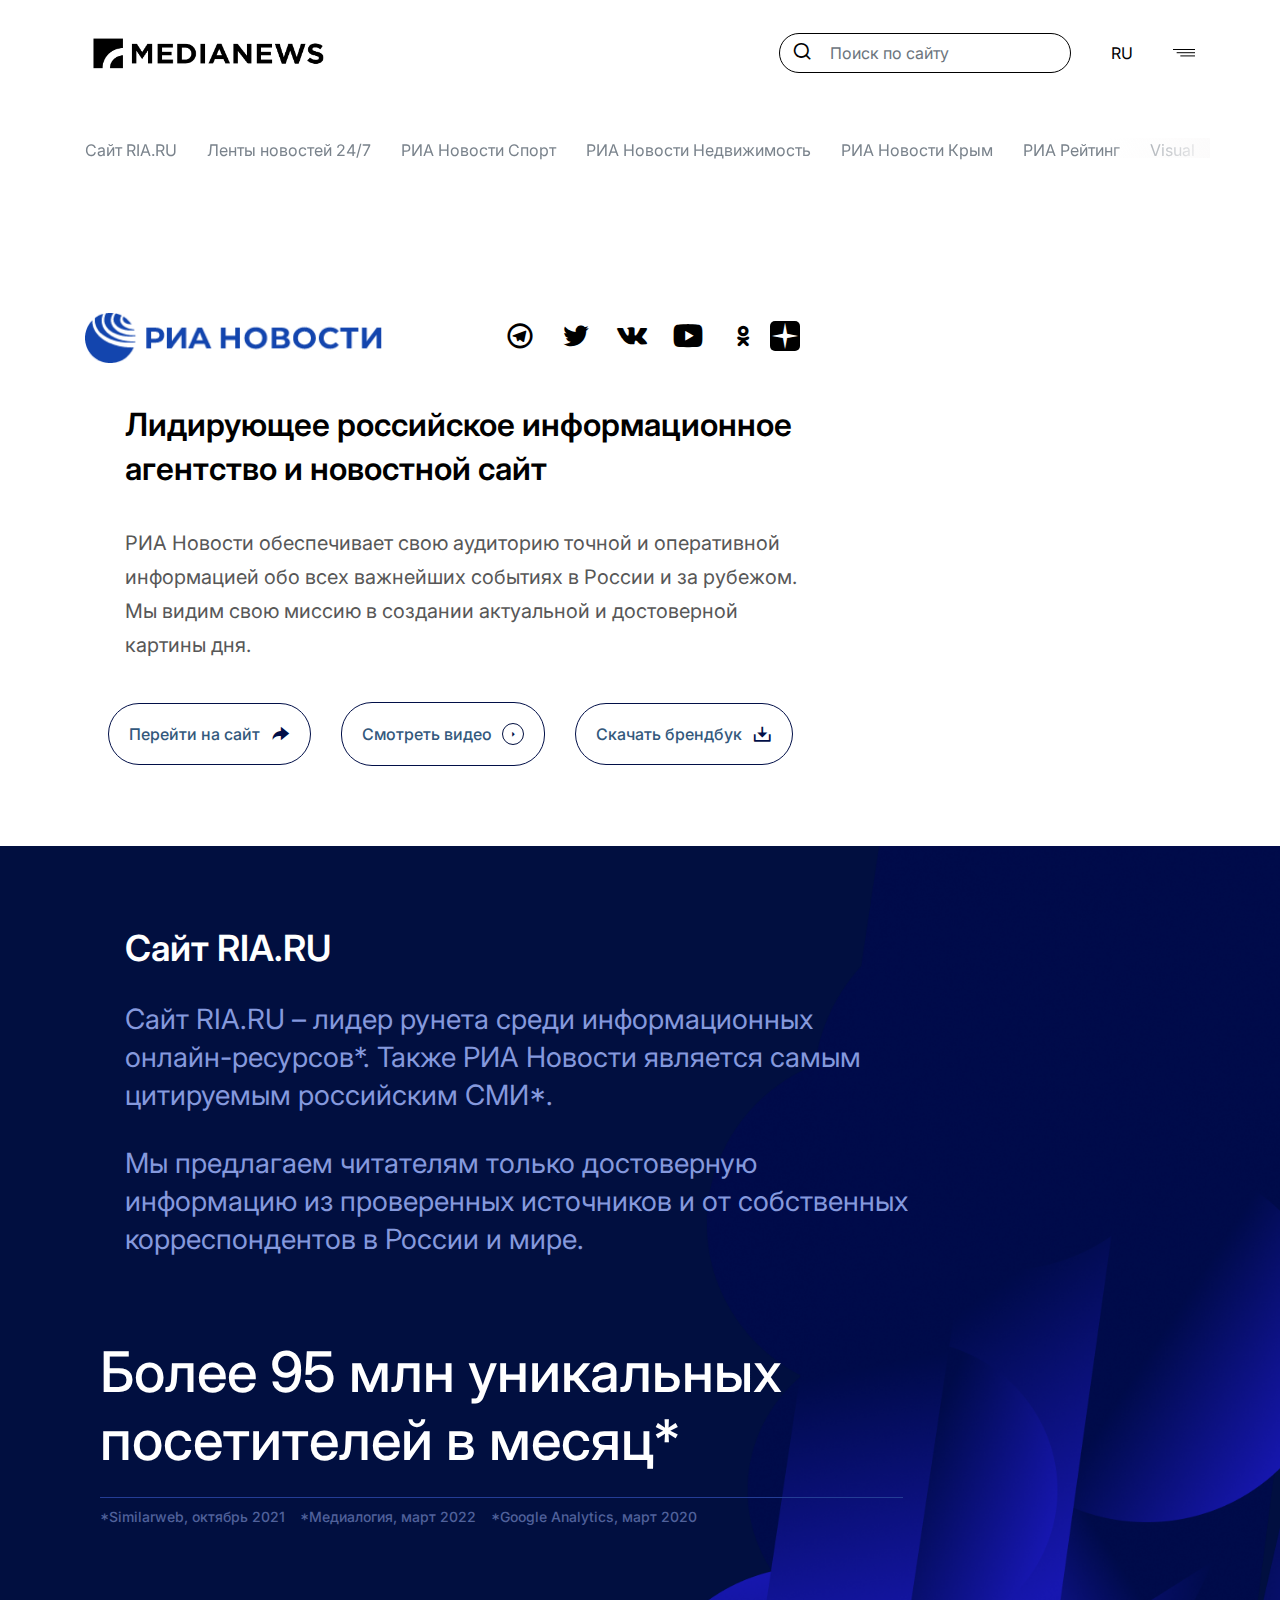
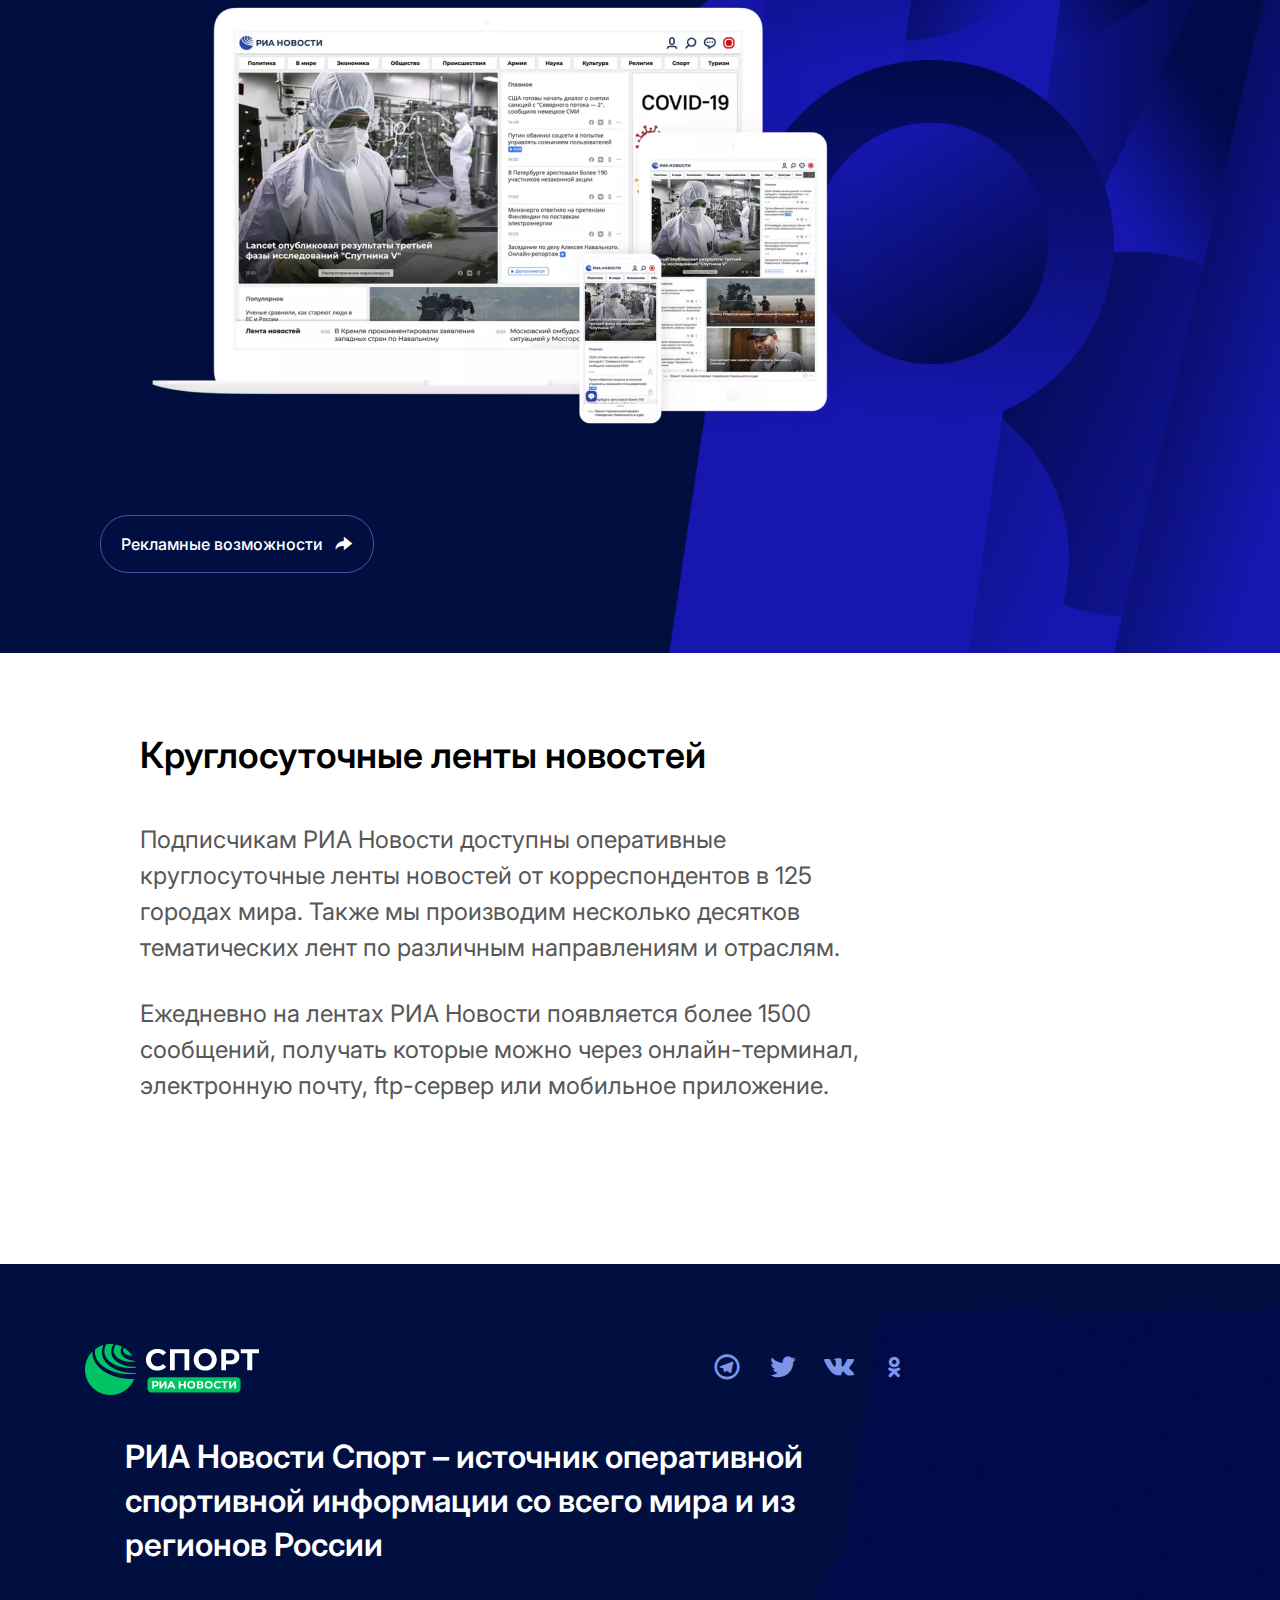
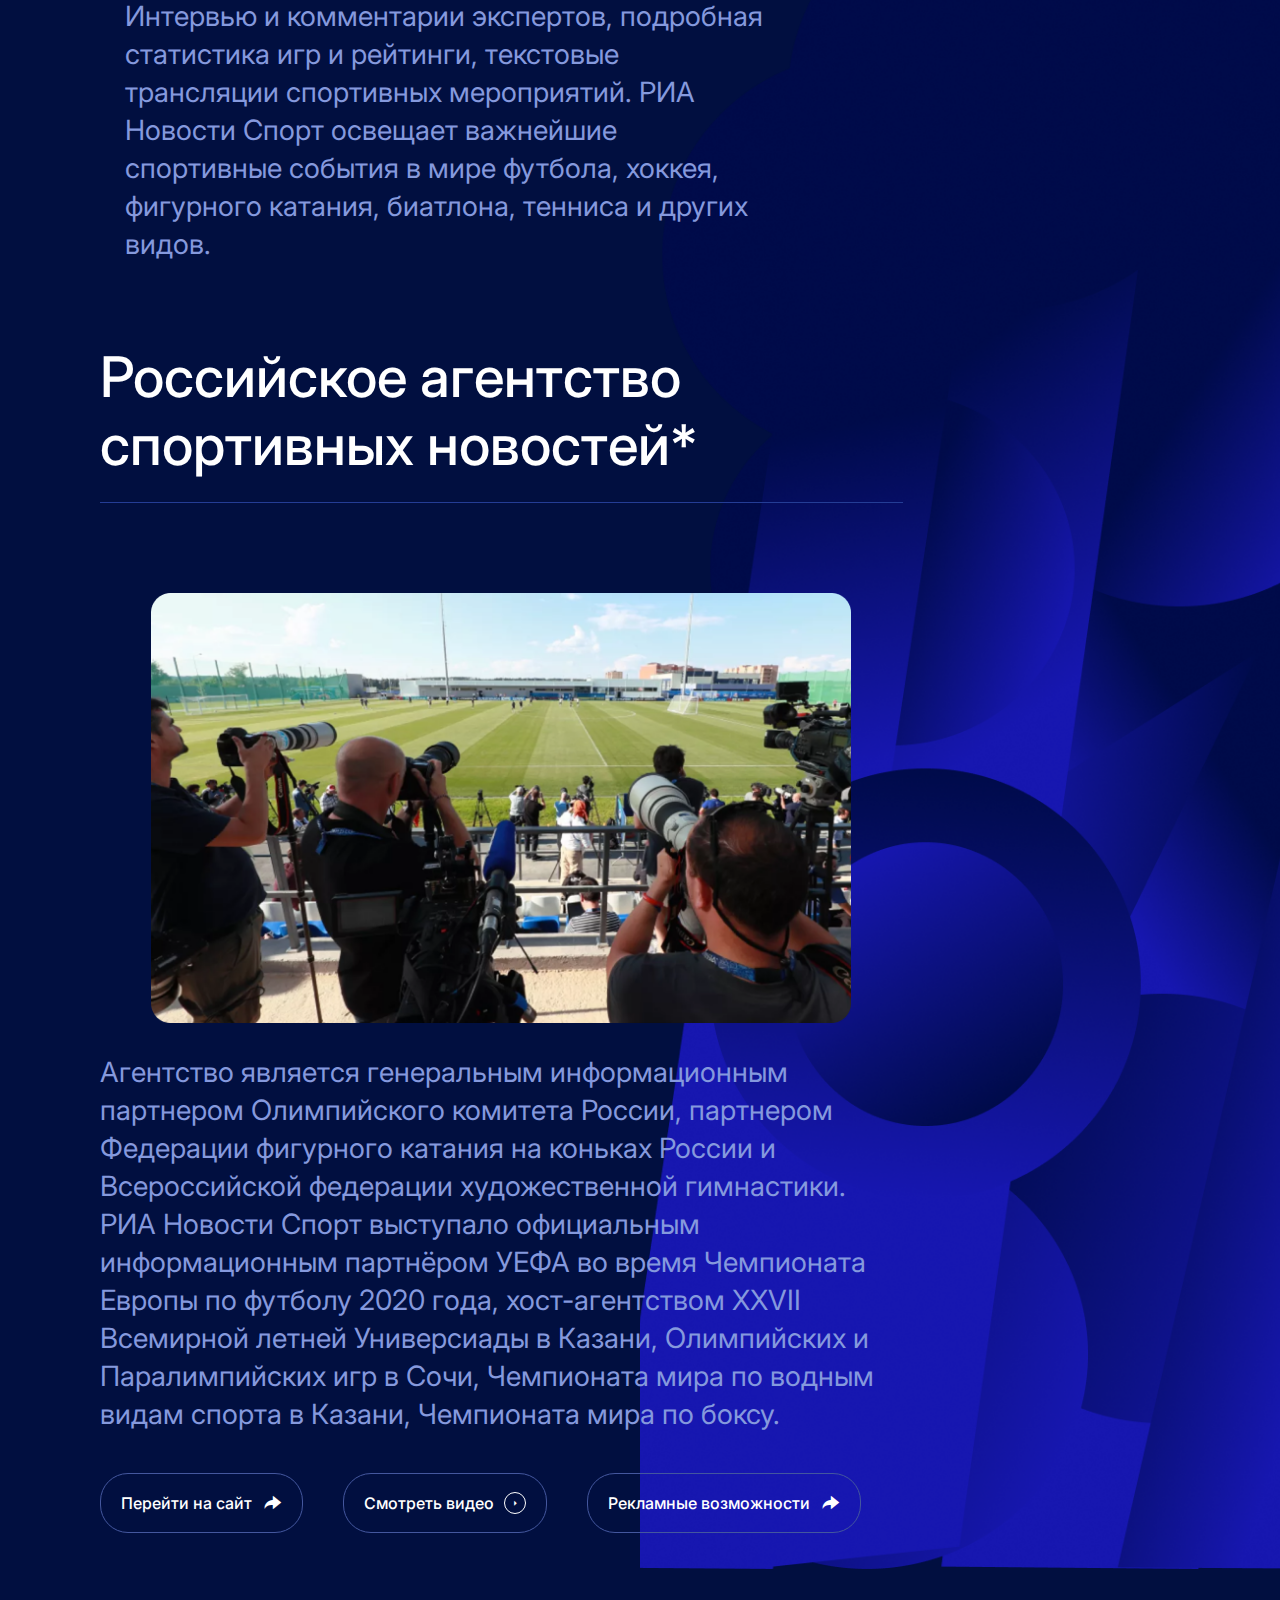
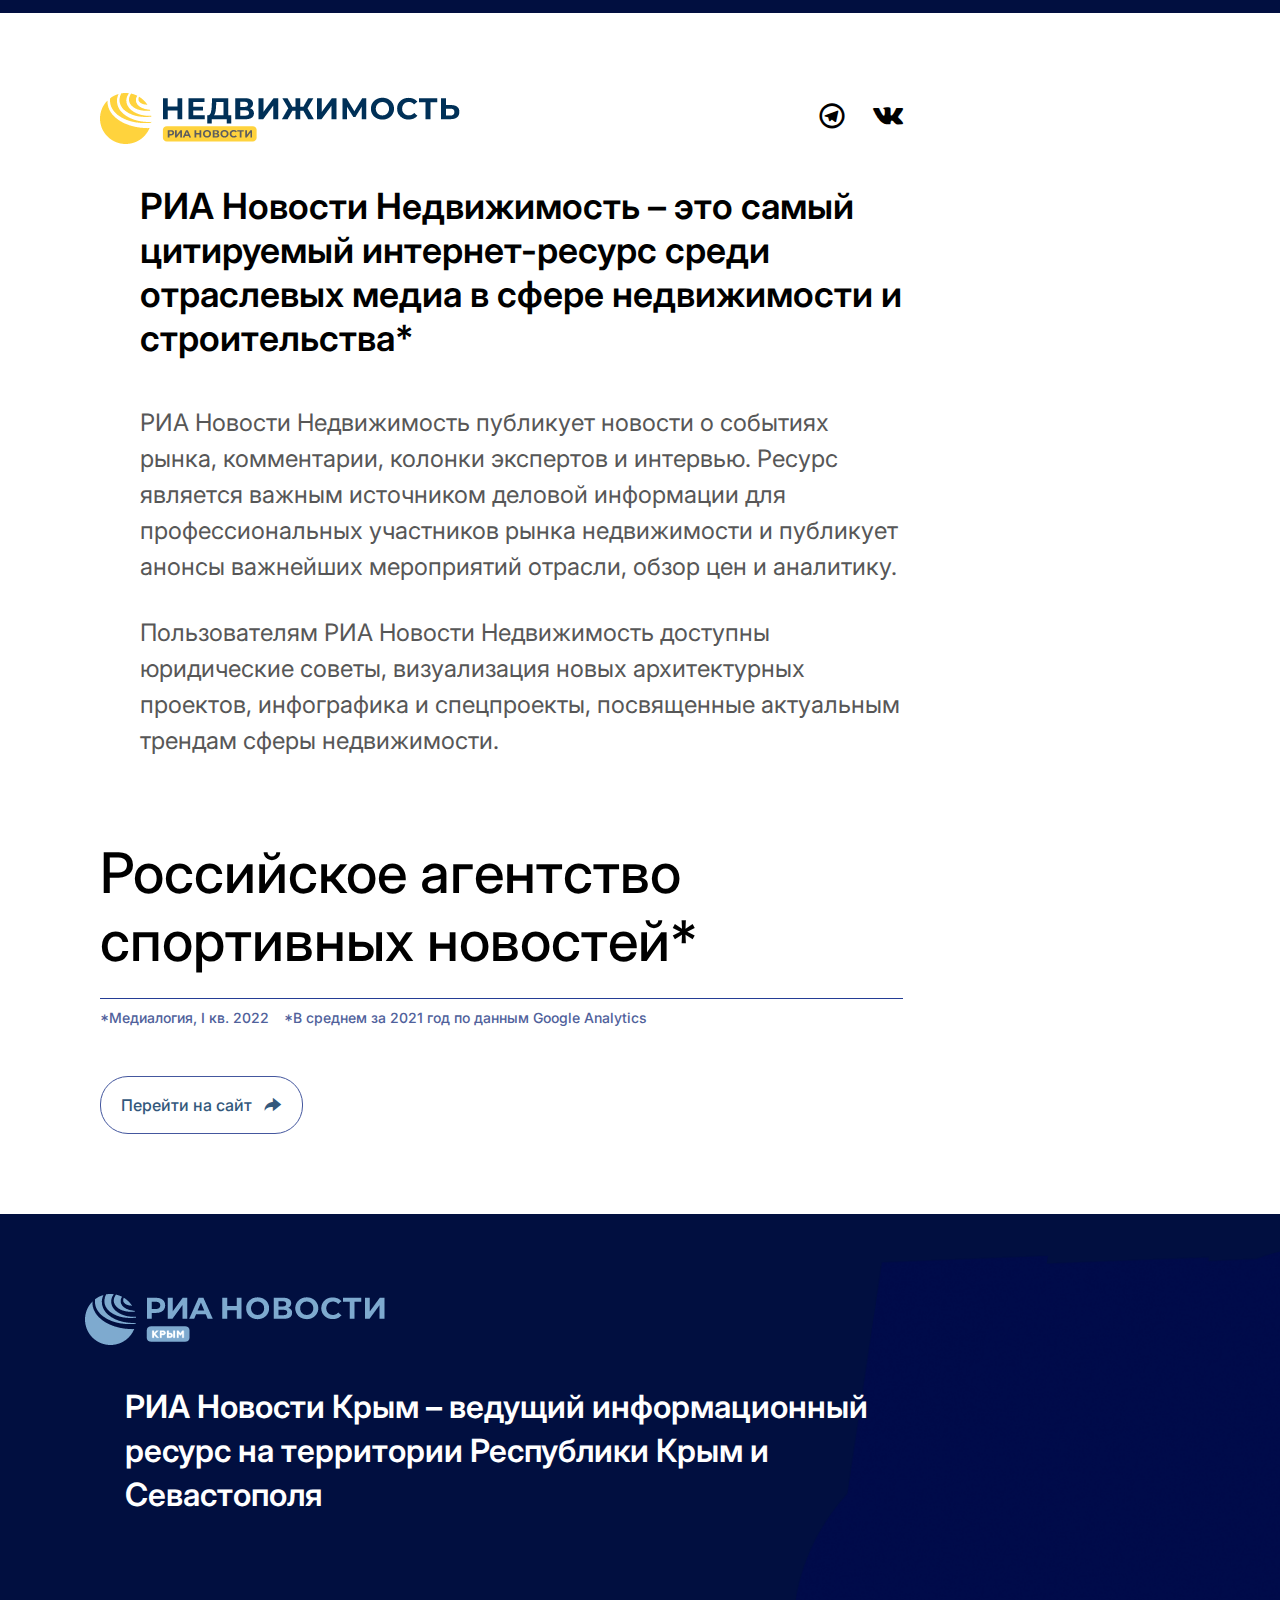
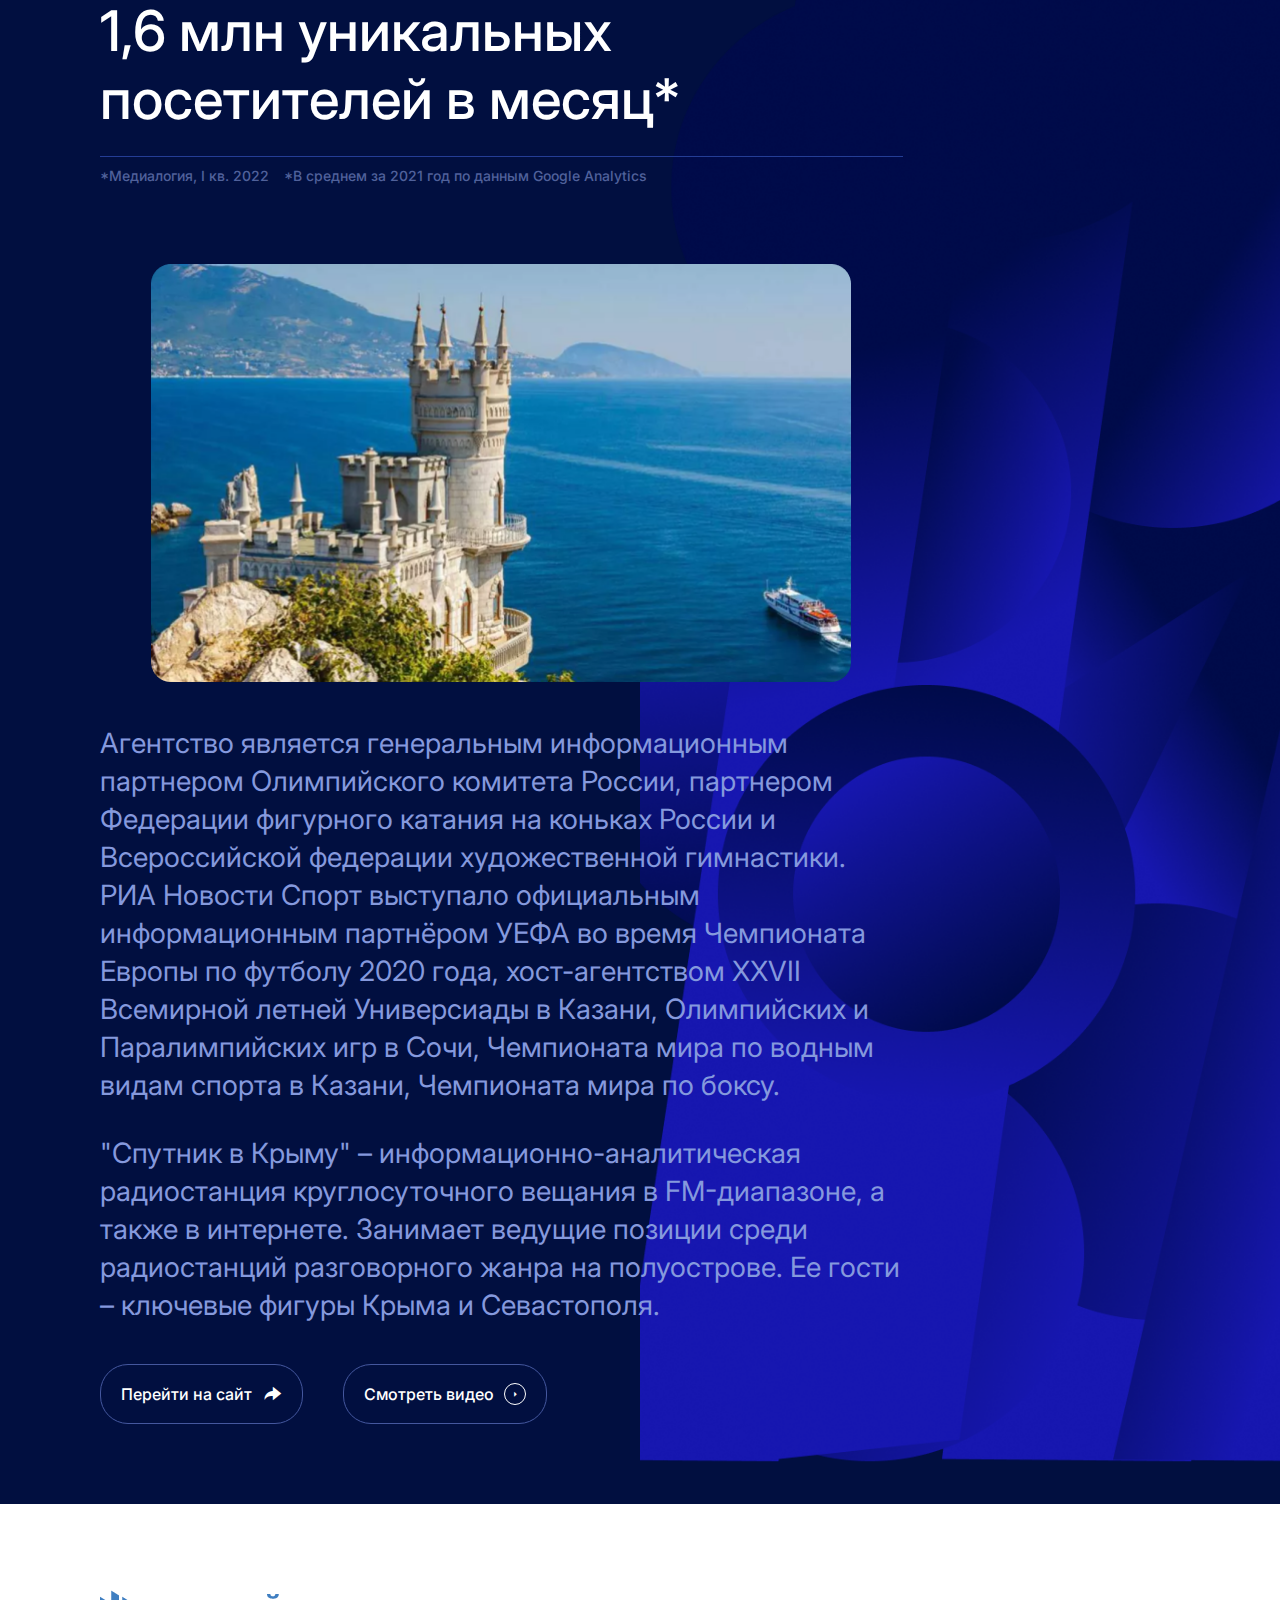
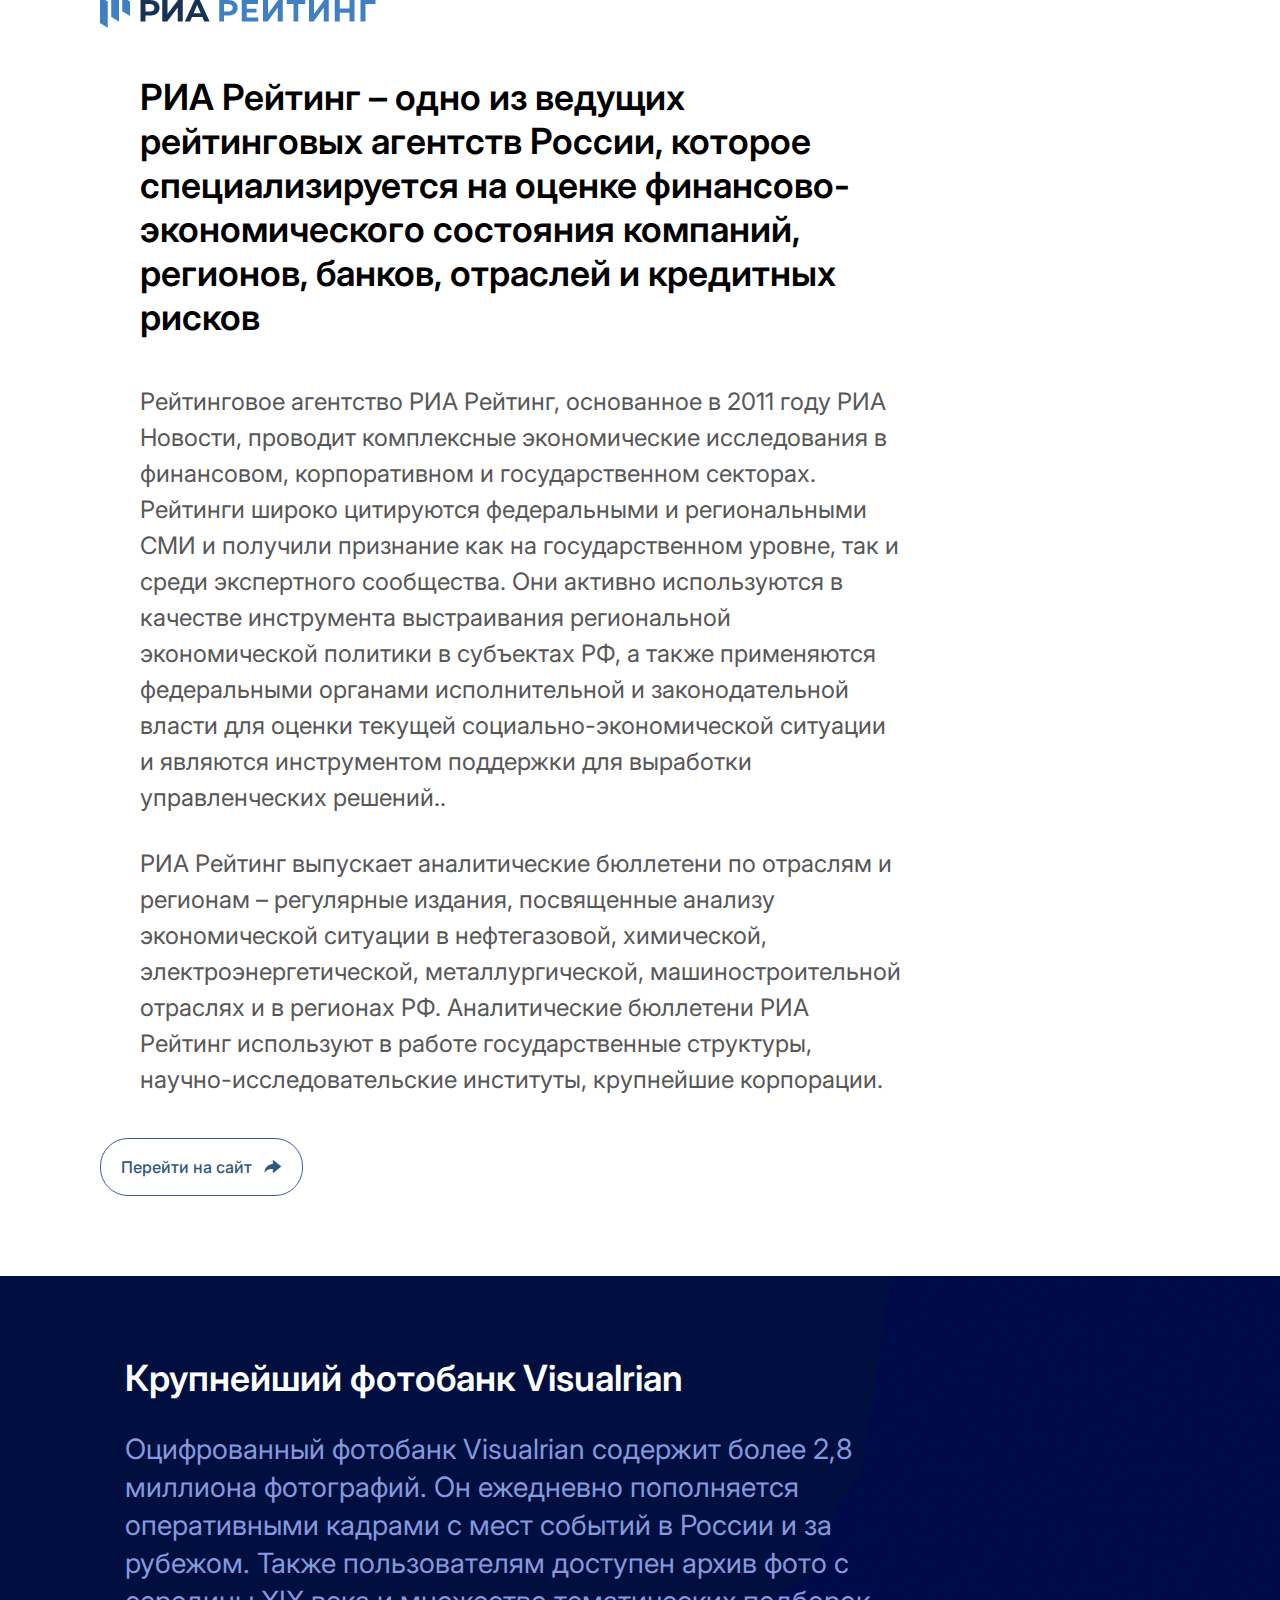
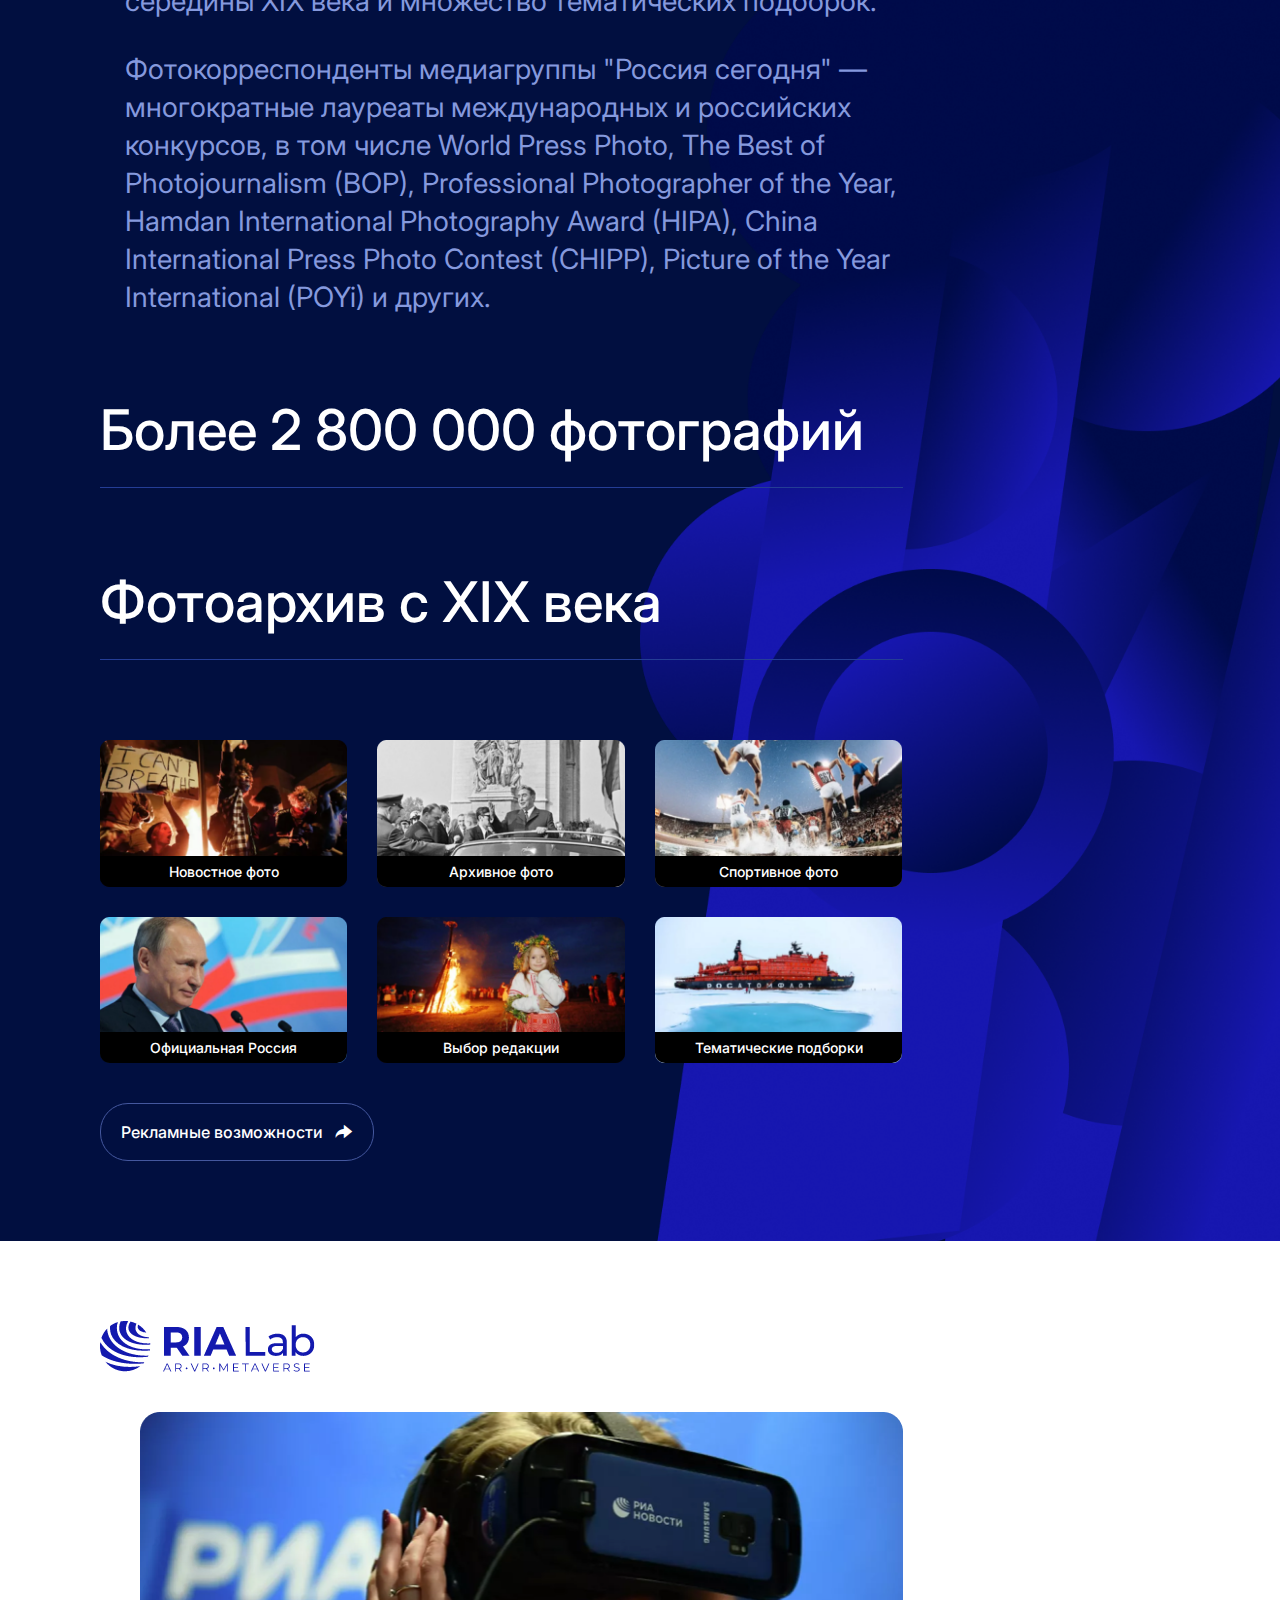
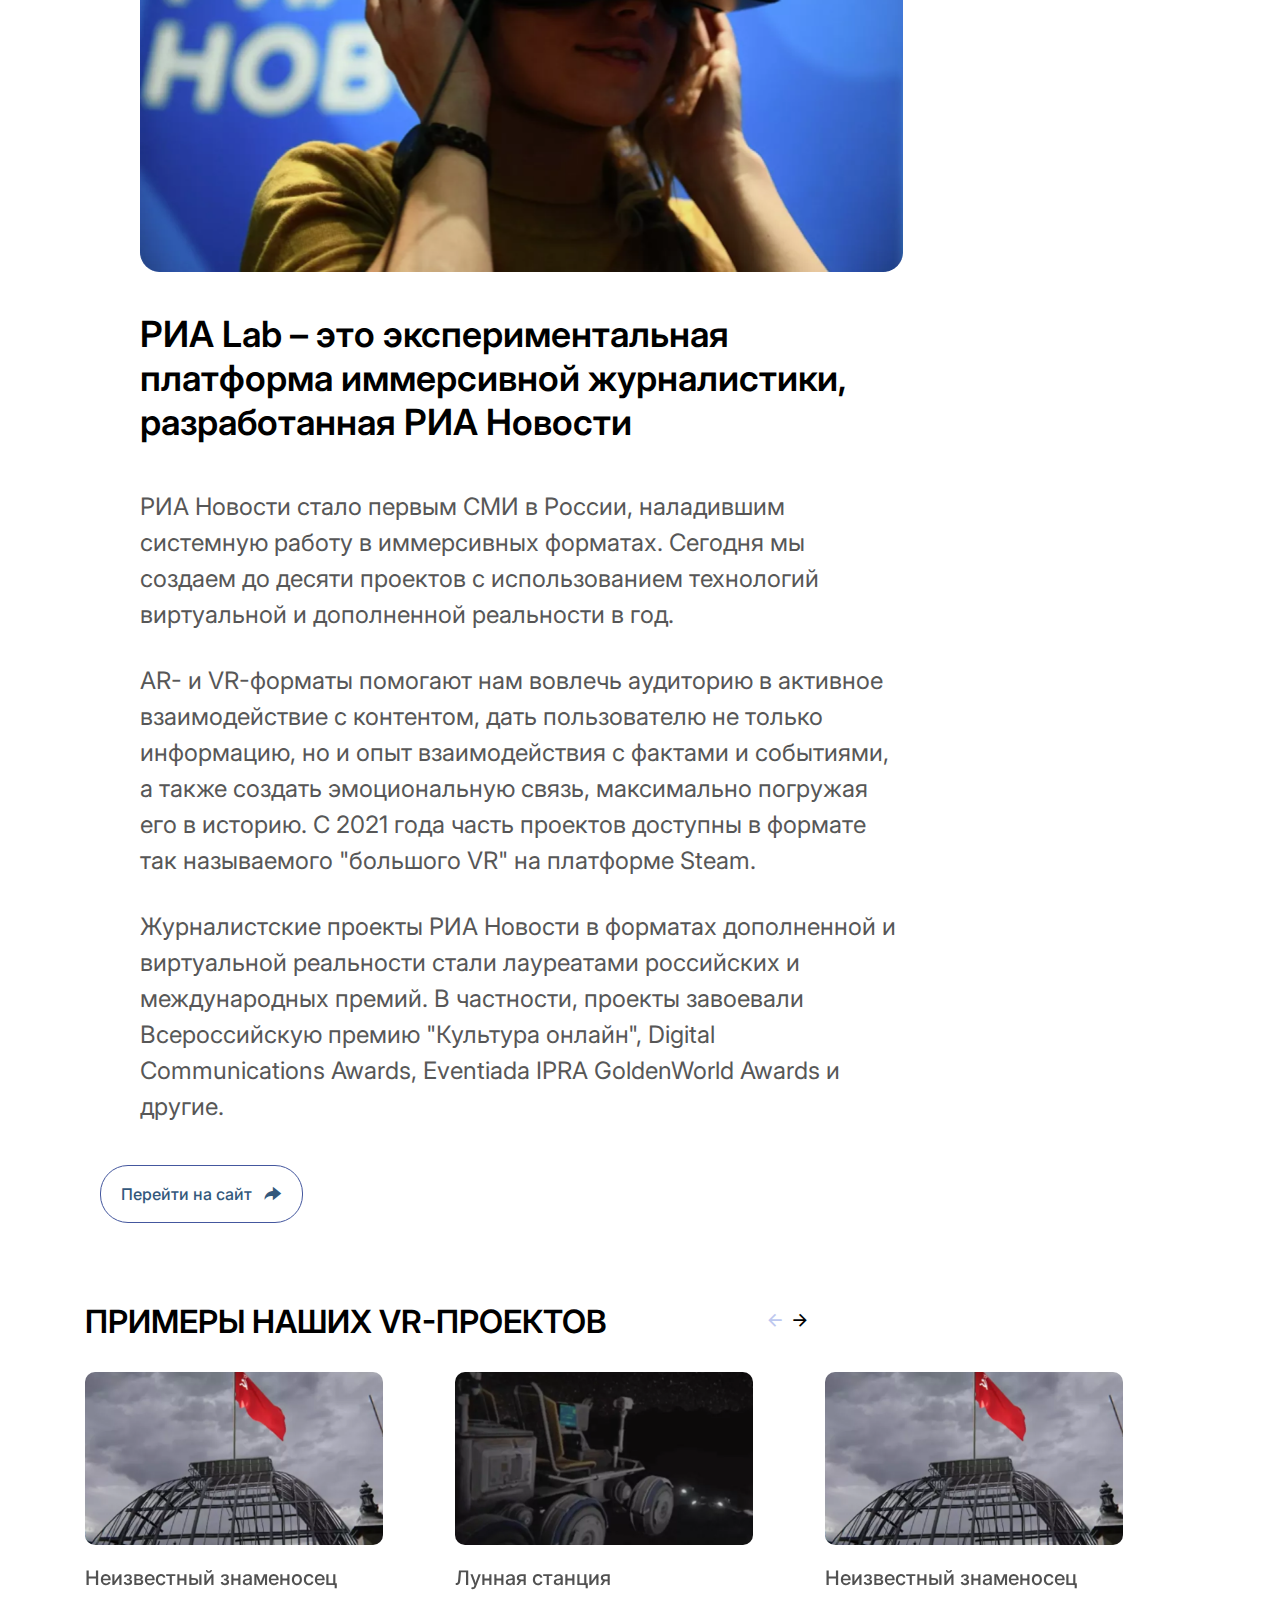
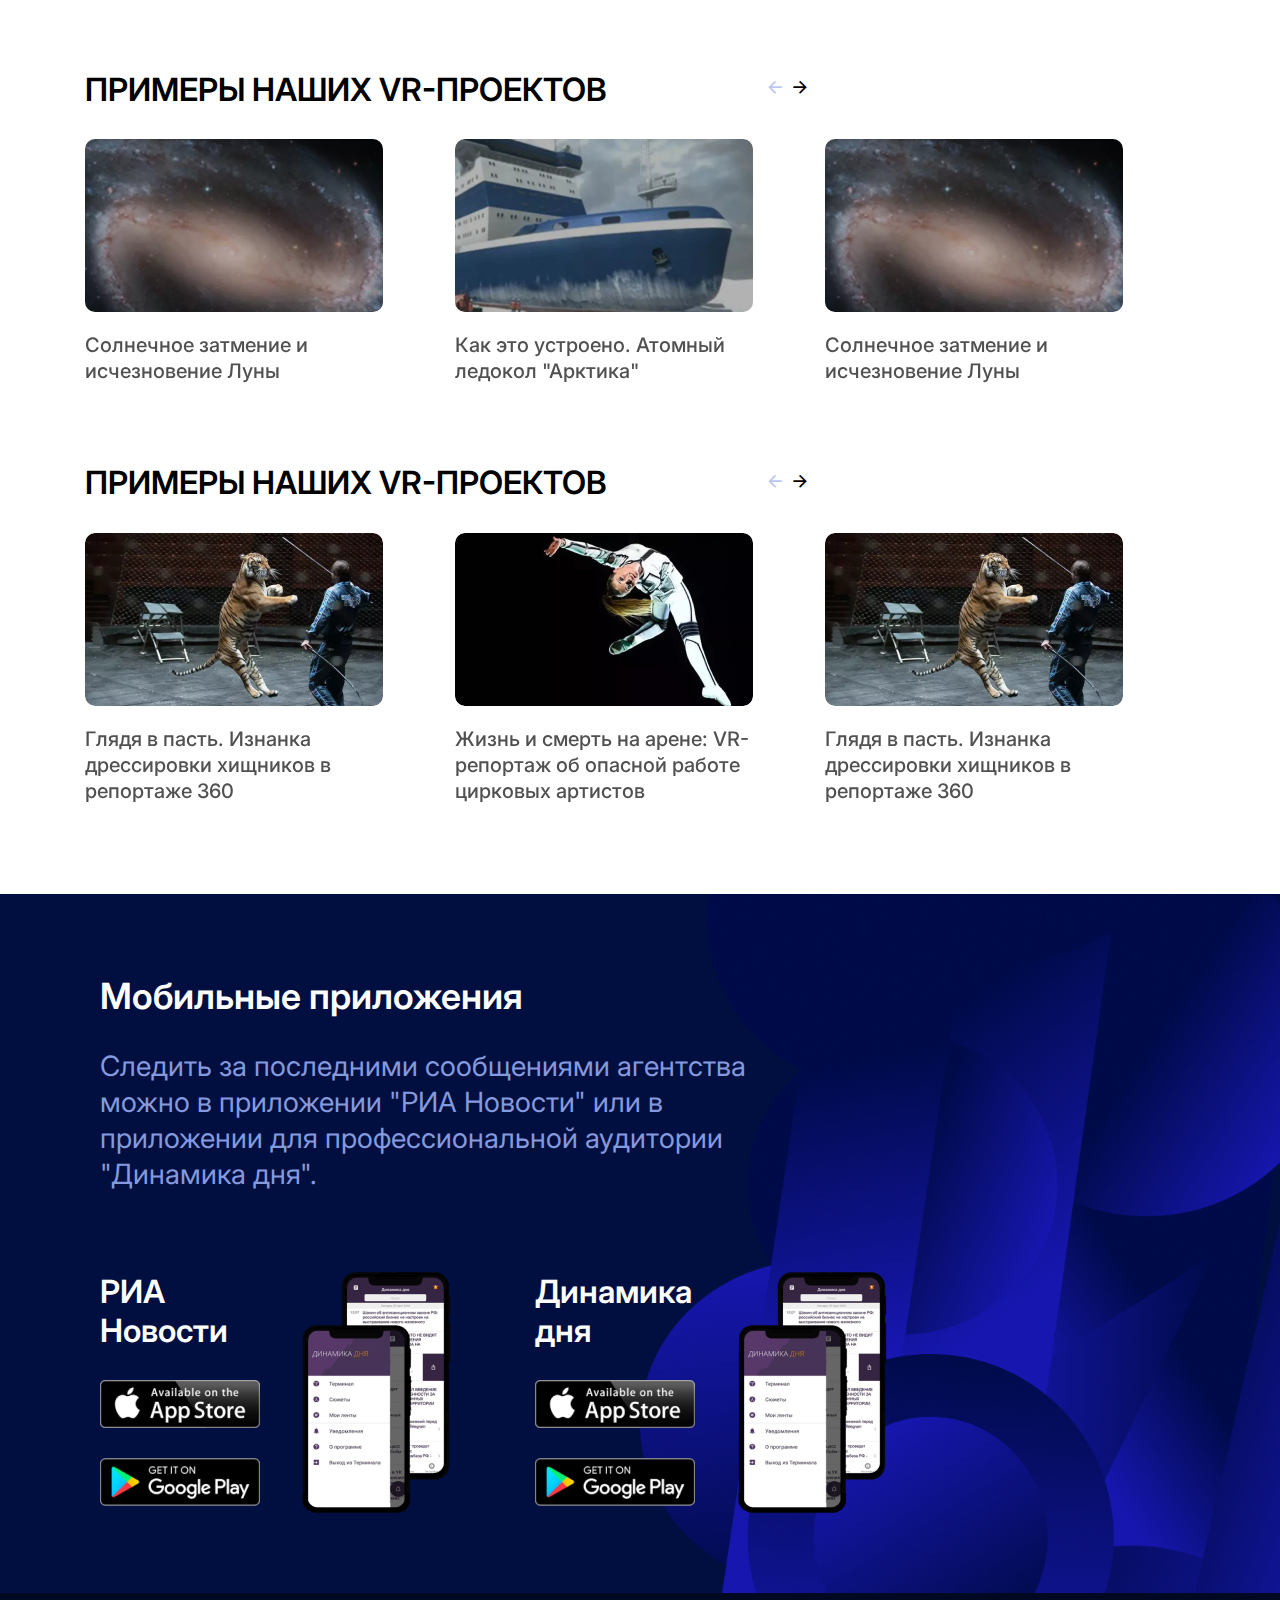
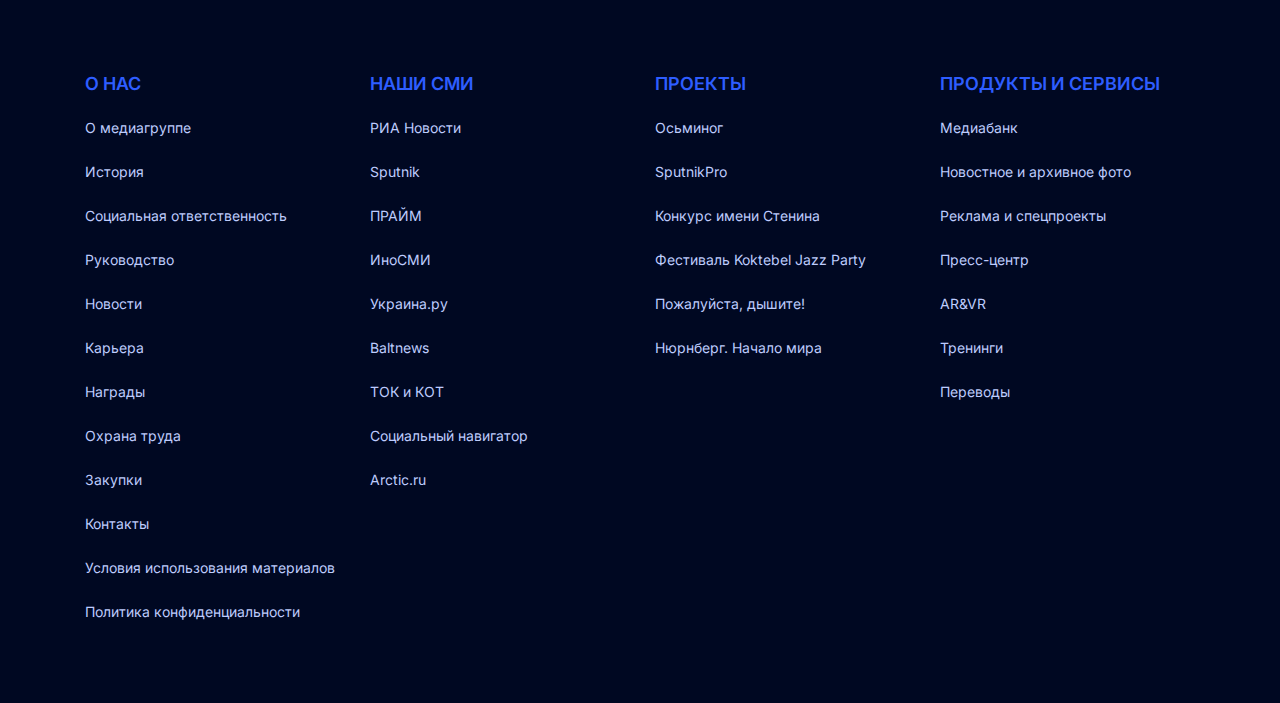
==== carts.html @ cbb86abc "first commit" ====
<!DOCTYPE html>
<html lang="en">
<head>
    <meta charset="UTF-8">
    <meta http-equiv="X-UA-Compatible" content="IE=edge">
    <meta name="viewport" content="width=device-width, initial-scale=1.0">
    <title>Media news</title>
    <link rel="preconnect" href="https://fonts.googleapis.com">
    <link rel="preconnect" href="https://fonts.gstatic.com" crossorigin>
    <link href="https://fonts.googleapis.com/css2?family=Inter:wght@400;500;600&display=swap" rel="stylesheet">
    <link rel="stylesheet" href="css/icons.css">
    <link rel="stylesheet" href="css/slick.css">
    <link rel="stylesheet" href="css/bootstrap.min.css">
    <link rel="stylesheet" href="css/style.css">
    <link rel="stylesheet" href="css/media.css">
</head>
<body class="carts__body">


    
    <div class="header__nav">
        <div class="container-fluid">
            <div class="header__nav_inner">
                <div class="header__nav_exit">
                    <i class="icon-Rc6ba546db26366a011c19329ec5aa"></i>
                </div>
                <div class="row header__nav_row">
                    <div class="col-12">
                        <h1 class="header__nav_title">О НАС
                        </h1>
                    </div>

                    <div class="col-12 header__nav_links">
                        <a href="#!">О медиагруппе</a>
                            <a href="#!">История</a>
                            <a href="#!">Социальная ответственность</a>
                            <a href="#!">Руководство</a>
                            <a href="#!">Новости</a>
                            <a href="#!">Карьера</a>
                            <a href="#!">Награды</a>
                            <a href="#!">Стажировка</a>
                            <a href="#!">Контакты</a>
                    </div>
                </div>

                <div class="row  header__nav_row" >
                    <div class="col-12">
                        <h1 class="header__nav_title">Наши СМИ
                        </h1>
                    </div>

                    <div class="col-12 header__nav_links">
                        <a href="#!">РИА Новости</a>
                            <a href="#!">Sputnik</a>
                            <a href="#!">ПРАЙМ</a>
                            <a href="#!">ИноСМИ</a>
                            <a href="#!">Украина.ру</a>
                            <a href="#!">Baltnews</a>
                            <a href="#!">ТОК и КОТ</a>
                            <a href="#!">Социальный навигатор</a>
                            <a href="#!">Arctic.ru</a>
                    </div>
                </div>

                <div class="row  header__nav_row">
                    <div class="col-12 ">
                        <h1 class="header__nav_title">Проекты
                        </h1>
                    </div>

                    <div class="col-12 header__nav_links">
                        <a href="#!">Осьминог</a>
                            <a href="#!">SputnikPro</a>
                            <a href="#!">Конкурс имени Стенина</a>
                            <a href="#!">Фестиваль Koktebel Jazz Party</a>
                            <a href="#!">Пожалуйста, дышите!</a>
                            <a href="#!">Нюрнберг. Начало мира</a>
                    </div>
                </div>

                <div class="row  header__nav_row">
                    <div class="col-12">
                        <h1 class="header__nav_title">Продукты и сервисы
                        </h1>
                    </div>

                    <div class="col-12 header__nav_links">
                        <a href="#!">Медиабанк</a>
                            <a href="#!">Новостное и архивное фото</a>
                            <a href="#!">Реклама и спецпроекты</a>
                            <a href="#!">Пресс-центр</a>
                            <a href="#!">AR&VR</a>
                            <a href="#!">Тренинги</a>
                            <a href="#!">Переводы</a>
                    </div>
                </div>

                <div class="col-12 header__nav_last">
                    <a href="#!">
                        <h1 class="header__nav_last_link">Мультимедийный пресс-центр</h1>
                    </a>
                </div>

            </div>
        </div>
    </div>

    <div class="search__header">
        <div class="container">
            <div class="search__inner">
                <nav class="navbar navbar-light ">
                    <form class="form-inline sesarch__form">
                      <button class="btn search__button my-2 my-sm-0" type="submit"><i class="search__icon icon-RFrame"></i></button>
                      <input class="form-control mr-sm-2 search__input" type="search" placeholder="Поиск по сайту" aria-label="Search">
                      <label for="headersearch" class="search__exit" href="#!"> <i class="icon-Rc6ba546db26366a011c19329ec5aa"></i></label>
                    </form>
                  </nav>
            </div>
        </div>
    </div>


    <header class="header white__header">
        <div class="container-md">
            <div class="header__inner row">
                <div class="logo col-4 col-md-6">
                    <a class="logo__link" href="index.html">
                        <img class="logo__img" src="img/blacklogo.png" alt="">
                    </a>
                    
                </div>

                <div class="header__activity col-8 col-md-6">
                    <div class="header__activity_inner">

                        <button class="call__input "><i class="search__icon icon-RFrame for__white_header" ></i></button>

                        <div class="search">
                            <form class="form-inline sesarch__form">
                                <button class="btn search__button my-2 my-sm-0" type="submit"><i class="search__icon icon-RFrame for__white_header"></i></button>
                                <input class="form-control mr-sm-2 search__input in_header_input for__white_header_input" type="search" placeholder="Поиск по сайту" aria-label="Search">
                              </form>
                        </div>

                        <div class="language">
                            <a href="#!">
                               <h1 class="language__text for__white_header">RU</h1>
                            </a>
                        </div>

                        <div class="burger">
                            <a href="#!">
                                <img src="icons/burger.svg" alt="">
                            </a>
                        </div>

                    </div>
                   
                </div>
            </div>
        </div>
        <div class="header__navigation">
            <div class="container-md">
                <div class="header__navigation__inner ">
    
                    <nav class="header__navigation_ul  " id="header__ul">
                     
                            <a  href="#page_section-1" class="right__navigation_a "  >Сайт RIA.RU</a>
              
                            <a  href="#page_section-2" class="right__navigation_a "  >Ленты новостей 24/7</a>
                       
                            <a href="#page_section-3"  class="right__navigation_a" >РИА Новости Спорт</a>
                     
                            <a  href="#page_section-4" class="right__navigation_a" >РИА Новости Недвижимость</a>
                       
                            <a  href="#page_section-5" class="right__navigation_a" >РИА Новости Крым</a>
                        
                            <a   href="#page_section-6" class="right__navigation_a" >РИА Рейтинг</a>
                    
                            <a class="right__navigation_a" href="#page_section-7">Visualrian</a>
                    
               
                            <a  class="right__navigation_a" href="#page_section-9">Мобильные приложения</a>
                      
                    </nav>
                   
                   
                
                </div>
                
                <div class="shadow__forPnavigation_menu"></div>
            </div>
        </div>
    </header>

    <div class="top__indent2">
    </div>

    <main >
        <section class="ria__news">
            <div class="container-md">
                <div class="ria__news__inner row">
                    <div class="col-12 col-xl-8 ria__news__block">
                        <div class="logo__and_sociable">
                            <div class="logo__ria">
                                <img src="img/carts/logoria.png" alt="">
                            </div>

                            <div class="sociable">
                                <div class="social__item">
                                    <a href="#!">
                                        <i class="icon-Rtelegram social__item_i"></i>
                                    </a>
                                </div>
                                <div class="social__item">
                                    <a href="#!">
                                        <i class="icon-Rtwitter social__item_i"></i>
                                    </a>              
                                </div>
                                <div class="social__item">
                                    <a href="#!">
                                        <i class="icon-Rvk-social-network-logo_icon-iconscom_73339 social__item_i"></i>
                                    </a>
                                </div>
                                <div class="social__item">
                                    <a href="#!">
                                        <i class="icon-Ryoutube social__item_i"></i>
                                    </a>  
                                </div>
                                <div class="social__item">
                                    <a href="#!">
                                        <i class="icon-ROdnoklassniki_icon-iconscom_55854 social__item_i"></i>
                                    </a>
                                </div>
                                <div class="social__item">
                                    <a href="#!">
                                        <i class="icon-RStar path2 social__item_i"></i>
                                    </a>   
                                </div>
                            </div>
                        </div>

                        <div class="ria__content_text">
                            <h1 class="ria__content_h1">Лидирующее российское информационное агентство и новостной сайт</h1>
                            <p class="ria__content_p">РИА Новости обеспечивает свою аудиторию точной и оперативной информацией обо всех важнейших событиях в России и за рубежом. Мы видим свою миссию в создании актуальной и достоверной картины дня.</p>
                        </div>

                        <div class="ria__buttons">
                            <a class="ria__button">
                                Перейти на сайт <i class="icon-Rnext"></i>
                            </a>

                            <a class="ria__button ">
                                Смотреть видео <i class="icon-Rwatchvideo icon__watch_video"></i>
                            </a>

                            <a class="ria__button">
                                Скачать брендбук <i class="icon-Rdownloadbranbuk"></i>
                            </a>
                        </div>
                    </div>

                    <div class=" right__navigation">
                        <nav class="right__navigation_ul">
                     
                                <a  class="right__navigation_a" href="#page_section-1">Сайт RIA.RU</a>
                         
                
                                <a  class="right__navigation_a"  href="#page_section-2">Ленты новостей 24/7</a>
                         
                                <a  class="right__navigation_a" href="#page_section-3">РИА Новости Спорт</a>
                           
                                <a  class="right__navigation_a" href="#page_section-4">РИА Новости Недвижимость</a>
                         
                                <a  class="right__navigation_a" href="#page_section-5">РИА Новости Крым</a>
                           
                                <a   class="right__navigation_a" href="#page_section-6">РИА Рейтинг</a>
                          
                                <a  class="right__navigation_a" href="#page_section-7">Visualrian</a>
                           
                                <a  class="right__navigation_a" href="#page_section-8">RIA Lab</a>
                            
                                <a  class="right__navigation_a" href="#page_section-9">Мобильные приложения</a>
                         
                        </nav>
                    </div>
                </div>
            </div>
        </section>

        <section class="about__cart  section2" id="page_section-1">
            
                <div class="about__cart_inner">
                    <div class="container-md">
                        <div class="header__about__cart_section row">

                            <div class="header__about__cart_section_inner col-xl-9 col-12">
                                <div >
                                    <h1 class="title__about_cart">Сайт RIA.RU</h1>
                                </div>
    
                                <div class=" text__about__cart_block">
                                    <p class="text__about__cart">Сайт RIA.RU – лидер рунета среди информационных онлайн-ресурсов*. Также РИА Новости является самым цитируемым российским СМИ*.</p>
                                    <p class="text__about__cart">Мы предлагаем читателям только достоверную информацию из проверенных источников и от собственных корреспондентов в России и мире.</p>
                                </div>
                            </div>
                            
                        </div>

                        <div class="main__part_cart">
                            <div class="main__part_cart_title col-xl-9 col-12">
                                <h1 class="main__part_cart_h1">Более 95 млн уникальных посетителей в месяц*</h1>
                                <div class="main__part_cart_ul">
                                    <p>*Similarweb, октябрь 2021 </p>
                                    <p>*Медиалогия, март 2022 </p>
                                    <p>*Google Analytics, март 2020</p>
                                </div>
                            </div>


                            <div class="col-xl-9 col-12 main__part_cart_img_block">
                                <div class="main__part_cart_img">
                                    <img src="img/carts/cartspageimg1.png" alt="">
                                </div>
                            </div>

                            <div class="col-xl-9 col-12 main__part_cart_buttons">
                                <a href="#!" class="main__part_cart_button">
                                    Рекламные возможности <i class="icon-Rnext icon__to_next"></i>
                                </a>
                            </div>
                        </div>
                    </div>
                </div>
           
        </section>


        <section class="cart__white_bg  section2" id="page_section-2">
            <div class="container-md">
                <div class="cart__white_inner cart__white_inner_without_margin col-xl-9 col-12">
                    <h1 class="cart__white_title">Круглосуточные ленты новостей</h1>
                    <p class="cart__white_text">Подписчикам РИА Новости доступны оперативные круглосуточные ленты новостей от корреспондентов в 125 городах мира. Также мы производим несколько десятков тематических лент по различным направлениям и отраслям.</p>
                    <p class="cart__white_text">Ежедневно на лентах РИА Новости появляется более 1500 сообщений, получать которые можно через онлайн-терминал, электронную почту, ftp-сервер или мобильное приложение.</p>
                </div>
            </div>
        </section>

        <section class="about__cart  section2" id="page_section-3">
            
            <div class="about__cart_inner">
                <div class="container-md">

                    

                    <div class="header__about__cart_section row">

                        <div class="col-xl-9 col-12 about__cart_img_social ">
                            <div class="logo__about_car">
                                <img src="img/carts/logosportpage.png" alt="">
                            </div>

                            <div class="sociable">
                                <div class="social__item">
                                    <a href="#!">
                                        <i  class="icon-Rtelegram about__cart__icons"></i>
                                    </a>
                                </div>

                                <div class="social__item">
                                    <a href="#!">
                                        <i class="icon-Rtwitter about__cart__icons"></i>
                                    </a>
                                </div>

                                <div class="social__item">
                                    <a href="#!">
                                        <i class="icon-Rvk-social-network-logo_icon-iconscom_73339 about__cart__icons"></i>
                                    </a>
                                </div>

                                <div class="social__item">
                                    <a href="#!">
                                        <i class="icon-ROdnoklassniki_icon-iconscom_55854 about__cart__icons"></i>
                                    </a>
                                </div>

                            </div>
                        </div>

                        <div class="header__about__cart_section_inner col-xl-9 col-12">
                            <div >
                                <h1 class="title__about_cart title__about_cart_for_second">РИА Новости Спорт – источник оперативной спортивной информации со всего мира и из регионов России</h1>
                            </div>
    
                            <div class="text__about__cart_block text__about__cart_block_for_second">
                                <p class="text__about__cart">Интервью и комментарии экспертов, подробная статистика игр и рейтинги, текстовые трансляции спортивных мероприятий. РИА Новости Спорт освещает важнейшие спортивные события в мире футбола, хоккея, фигурного катания, биатлона, тенниса и других видов.</p>
                            </div>
                        </div>  

                      
                    </div>

                    <div class="main__part_cart">
                        <div class="main__part_cart_title col-xl-9 col-12">
                            <h1 class="main__part_cart_h1">Российское агентство спортивных новостей*</h1>
                            <div class="main__part_cart_ul">
                            </div>
                        </div>


                        <div class="main__part_cart_img_block main__part_cart_img_block_for_second col-xl-9 col-12 ">
                            <div class="main__part_cart_img">
                                <img src="img/carts/cartpageimg2.png" alt="">
                            </div>
                        </div>

                        <div class="col-xl-9 col-12">
                            <div class="main__part_cart_text">
                                <p class="text__about__cart"> Агентство является генеральным информационным партнером Олимпийского комитета России, партнером Федерации фигурного катания на коньках России и Всероссийской федерации художественной гимнастики. РИА Новости Спорт выступало официальным информационным партнёром УЕФА во время Чемпионата Европы по футболу 2020 года, хост-агентством XXVII Всемирной летней Универсиады в Казани, Олимпийских и Паралимпийских игр в Сочи, Чемпионата мира по водным видам спорта в Казани, Чемпионата мира по боксу.</p>
                            </div>
                        </div>

                        <div class="main__part_cart_buttons col-xl-9 col-12">
                            <a href="#!" class="main__part_cart_button">
                                Перейти на сайт <i class="icon-Rnext icon__to_next"></i>
                            </a>
                            <a href="#!" class="main__part_cart_button">
                                Смотреть видео <i class="icon-Rwatchvideo icon__to_next"></i>
                            </a>
                            <a href="#!" class="main__part_cart_button">
                                Рекламные возможности <i class="icon-Rnext icon__to_next"></i>
                            </a>
                        </div>  
                    </div>
                </div>
            </div>
       
        </section>

        <section class="cart__white_bg  section2" id="page_section-4">
            <div class="container-md">

                <div class="col-xl-9 col-12  about__cart_img_social ">
                    <div class="logo__about_car">
                        <img src="img/carts/logopagenedvizimost.png" alt="">
                    </div>

                    <div class="sociable">
                        <div class="social__item">
                            <a href="#!">
                                <i  class="icon-Rtelegram about__cart__icons about__cart__icons_for_white"></i>
                            </a>
                        </div>

                        <div class="social__item">
                            <a href="#!">
                                <i class="icon-Rvk-social-network-logo_icon-iconscom_73339 about__cart__icons about__cart__icons_for_white"></i>
                            </a>
                        </div>

                    </div>
                </div>

                <div class="cart__white_inner col-xl-9 col-12">
                    <h1 class="cart__white_title">РИА Новости Недвижимость – это самый цитируемый интернет-ресурс среди отраслевых медиа в сфере недвижимости и строительства*</h1>
                    <p class="cart__white_text">РИА Новости Недвижимость публикует новости о событиях рынка, комментарии, колонки экспертов и интервью. Ресурс является важным источником деловой информации для профессиональных участников рынка недвижимости и публикует анонсы важнейших мероприятий отрасли, обзор цен и аналитику.</p>
                    <p class="cart__white_text">Пользователям РИА Новости Недвижимость доступны юридические советы, визуализация новых архитектурных проектов, инфографика и спецпроекты, посвященные актуальным трендам сферы недвижимости.</p>
                </div>

                <div class="main__part_cart_title main__part_cart_title_for_white  col-xl-9 col-12">
                    <h1 class="main__part_cart_h1 main__part_cart_h1_for_white">Российское агентство спортивных новостей*</h1>
                    <div class="main__part_cart_ul">
                        <p>*Медиалогия, I кв. 2022 </p>
                        <p>*В среднем за 2021 год по данным Google Analytics</p>
                    </div>
                </div>

                <div class="main__part_cart_buttons col-xl-9 col-12">
                    <a href="#!" class="main__part_cart_button main__part_cart_button_for_white">
                        Перейти на сайт <i class="icon-Rnext icon__to_next icon__to_next_for_white"></i>
                    </a>
                </div> 
            </div>
        </section>

        <section class="about__cart section2" id="page_section-5">
            
            <div class="about__cart_inner">
                <div class="container-md">

                    

                    <div class="header__about__cart_section row">

                        <div class="col-xl-9 col-12  about__cart_img_social ">
                            <div class="logo__about_car">
                                <img src="img/carts/logorialittletransparent.png" alt="">
                            </div>

                        </div>

                        <div class="header__about__cart_section_inner col-xl-9 col-12">
                            <div >
                                <h1 class="title__about_cart title__about_cart_for_second title__about_cart_for_third">РИА Новости Крым – ведущий информационный ресурс на территории Республики Крым и Севастополя</h1>
                            </div>
                        </div>  

                      
                    </div>

                    <div class="main__part_cart">
                        <div class="main__part_cart_title col-xl-9 col-12" >
                            <h1 class="main__part_cart_h1">1,6 млн уникальных посетителей в месяц*</h1>
                            <div class="main__part_cart_ul">
                                <p>*Медиалогия, I кв. 2022 </p>
                                <p>*В среднем за 2021 год по данным Google Analytics</p>
                            </div>
                        </div>


                        <div class="main__part_cart_img_block main__part_cart_img_block_for_second col-xl-9 col-12">
                            <div class="main__part_cart_img">
                                <img src="img/carts/cartpageimg3.png" alt="">
                            </div>
                        </div>

                        <div class="col-xl-9 col-12">
                            <div class="main__part_cart_text">
                                <p class="text__about__cart"> Агентство является генеральным информационным партнером Олимпийского комитета России, партнером Федерации фигурного катания на коньках России и Всероссийской федерации художественной гимнастики. РИА Новости Спорт выступало официальным информационным партнёром УЕФА во время Чемпионата Европы по футболу 2020 года, хост-агентством XXVII Всемирной летней Универсиады в Казани, Олимпийских и Паралимпийских игр в Сочи, Чемпионата мира по водным видам спорта в Казани, Чемпионата мира по боксу.</p>
                                <p class="text__about__cart">"Спутник в Крыму" – информационно-аналитическая радиостанция круглосуточного вещания в FM-диапазоне, а также в интернете. Занимает ведущие позиции среди радиостанций разговорного жанра на полуострове. Ее гости – ключевые фигуры Крыма и Севастополя.</p>
                            </div>
                        </div>

                        <div class="main__part_cart_buttons col-xl-9 col-12">
                            <a href="#!" class="main__part_cart_button">
                                Перейти на сайт <i class="icon-Rnext icon__to_next"></i>
                            </a>
                            <a href="#!" class="main__part_cart_button">
                                Смотреть видео <i class="icon-Rwatchvideo icon__to_next"></i>
                            </a>
                        </div>  
                    </div>
                </div>
            </div>
       
        </section>

        <section class="cart__white_bg  section2" id="page_section-6">
            <div class="container-md">

                <div class="col-xl-9 col-12  about__cart_img_social ">
                    <div class="logo__about_car">
                        <img src="img/carts/logopageriareinting.png" alt="">
                    </div>
                </div>

                <div class="cart__white_inner cart__white_inner_for_margin col-xl-9 col-12">
                    <h1 class="cart__white_title">РИА Рейтинг – одно из ведущих рейтинговых агентств России, которое специализируется на оценке финансово-экономического состояния компаний, регионов, банков, отраслей и кредитных рисков</h1>
                    <p class="cart__white_text">Рейтинговое агентство РИА Рейтинг, основанное в 2011 году РИА Новости, проводит комплексные экономические исследования в финансовом, корпоративном и государственном секторах. Рейтинги широко цитируются федеральными и региональными СМИ и получили признание как на государственном уровне, так и среди экспертного сообщества. Они активно используются в качестве инструмента выстраивания региональной экономической политики в субъектах РФ, а также применяются федеральными органами исполнительной и законодательной власти для оценки текущей социально-экономической ситуации и являются инструментом поддержки для выработки управленческих решений..</p>
                    <p class="cart__white_text">РИА Рейтинг выпускает аналитические бюллетени по отраслям и регионам – регулярные издания, посвященные анализу экономической ситуации в нефтегазовой, химической, электроэнергетической, металлургической, машиностроительной отраслях и в регионах РФ. Аналитические бюллетени РИА Рейтинг используют в работе государственные структуры, научно-исследовательские институты, крупнейшие корпорации.</p>
                </div>


                <div class="main__part_cart_buttons col-xl-9 col-12">
                    <a href="#!" class="main__part_cart_button main__part_cart_button_for_white">
                        Перейти на сайт <i class="icon-Rnext icon__to_next icon__to_next_for_white"></i>
                    </a>
                </div> 
            </div>
        </section>

        <section class="about__cart  section2" id="page_section-7">
            
            <div class="about__cart_inner">
                <div class="container-md">
                    <div class="header__about__cart_section row">

                        <div class="header__about__cart_section_inner col-xl-9 col-12">
                            <div >
                                <h1 class="title__about_cart">Крупнейший фотобанк Visualrian</h1>
                            </div>

                            <div class=" text__about__cart_block">
                                <p class="text__about__cart">Оцифрованный фотобанк Visualrian содержит более 2,8 миллиона фотографий. Он ежедневно пополняется оперативными кадрами с мест событий в России и за рубежом. Также пользователям доступен архив фото с середины XIX века и множество тематических подборок.</p>
                                <p class="text__about__cart">Фотокорреспонденты медиагруппы "Россия сегодня" — многократные лауреаты международных и российских конкурсов, в том числе World Press Photo, The Best of Photojournalism (BOP), Professional Photographer of the Year, Hamdan International Photography Award (HIPA), China International Press Photo Contest (CHIPP), Picture of the Year International (POYi) и других.</p>
                            </div>
                        </div>
                        
                    </div>

                    <div class="main__part_cart">
                        <div class="main__part_cart_title col-xl-9 col-12">
                            <h1 class="main__part_cart_h1 for__margin">Более 2 800 000 фотографий</h1>
                            <h1 class="main__part_cart_h1">Фотоархив с XIX века</h1>
                        </div>


                        <div class="col-xl-9 col-12">
                            <div class="row cart__page_about_photo">
                                <div class="cart__page_about_photo_item col-md-6 col-xl-4">
                                    <div class="images__items">
                                        <img src="img/carts/cartpageminiimg1.png" alt="">
                                        <p class="images__items_p">Новостное фото</p>
                                    </div>
                                </div>
                                <div class="cart__page_about_photo_item col-md-6 col-xl-4">
                                    <div class="images__items">
                                        <img src="img/carts/cartpageminiimg2.png" alt="">
                                        <p class="images__items_p">Архивное фото</p>
                                    </div>
                                </div>
                                <div class="cart__page_about_photo_item col-md-6 col-xl-4">
                                    <div class="images__items">
                                        <img src="img/carts/cartpageminiimg3.png" alt="">
                                        <p class="images__items_p">Спортивное фото</p>
                                    </div>
                                </div>
                                <div class="cart__page_about_photo_item col-md-6 col-xl-4">
                                    <div class="images__items">
                                        <img src="img/carts/cartpageminiimg4.png" alt="">
                                        <p class="images__items_p">Официальная Россия</p>
                                    </div>
                                </div>
                                <div class="cart__page_about_photo_item col-md-6 col-xl-4">
                                    <div class="images__items">
                                        <img src="img/carts/cartpageminiimg5.png" alt="">
                                        <p class="images__items_p">Выбор редакции</p>
                                    </div>
                                </div>
                                <div class="cart__page_about_photo_item col-md-6 col-xl-4">
                                    <div class="images__items">
                                        <img src="img/carts/cartpageminiimg6.png" alt="">
                                        <p class="images__items_p">Тематические подборки</p>
                                    </div>
                                </div>
                            </div>
                        </div>

                        <div class="col-xl-9 col-12 main__part_cart_buttons">
                            <a href="#!" class="main__part_cart_button">
                                Рекламные возможности <i class="icon-Rnext icon__to_next"></i>
                            </a>
                        </div>
                    </div>
                </div>
            </div>

            
       
        </section>

        <section class="cart__white_bg  section2" id="page_section-8">
            <div class="container-md">

                <div class="col-xl-9 col-12 about__cart_img_social ">
                    <div class="logo__about_car">
                        <img src="img/carts/cartppagelogorialab.png" alt="">
                    </div>
                </div>


                <div class="cart__white_inner cart__white_inner_for_margin col-xl-9 col-12">
                    <div class="cart__white_img">
                        <img src="img/carts/cartpageimg5.png" alt="">
                    </div>
                    <h1 class="cart__white_title">РИА Lab – это экспериментальная платформа иммерсивной журналистики, разработанная РИА Новости</h1>
                    <p class="cart__white_text">РИА Новости стало первым СМИ в России, наладившим системную работу в иммерсивных форматах. Сегодня мы создаем до десяти проектов с использованием технологий виртуальной и дополненной реальности в год.</p>
                    <p class="cart__white_text">AR- и VR-форматы помогают нам вовлечь аудиторию в активное взаимодействие с контентом, дать пользователю не только информацию, но и опыт взаимодействия с фактами и событиями, а также создать эмоциональную связь, максимально погружая его в историю. С 2021 года часть проектов доступны в формате так называемого "большого VR" на платформе Steam.</p>
                    <p class="cart__white_text">Журналистские проекты РИА Новости в форматах дополненной и виртуальной реальности стали лауреатами российских и международных премий. В частности, проекты завоевали Всероссийскую премию "Культура онлайн", Digital Communications Awards, Eventiada IPRA GoldenWorld Awards и другие.</p>
                </div>


                <div class="main__part_cart_buttons col-xl-9 col-12">
                    <a href="#!" class="main__part_cart_button main__part_cart_button_for_white">
                        Перейти на сайт <i class="icon-Rnext icon__to_next icon__to_next_for_white"></i>
                    </a>
                </div> 
            </div>
        </section>
        

        <section class="cart_page_sliders ">
            <div class="container-md">

                <div class="cart_page_sliders_inner">
                    <div class="cart_page_sliders_titile">
                        <h1>ПРИМЕРЫ НАШИХ VR-ПРОЕКТОВ</h1>
                    </div>

                    <div class="cart_page_slider">
                        <div class="cart_page_slider_item">
                            <div class="cart_page_slider_img">
                                <img src="img/carts/cartpagesliderimg1.png" alt="">
                            </div>

                            <div class="cart_page_slider_p">
                                <p>Неизвестный знаменосец</p>
                            </div>  

                        </div>

                        <div class="cart_page_slider_item">
                            <div class="cart_page_slider_img">
                                <img src="img/carts/cartpagesliderimg2.png" alt="">
                            </div>

                            <div class="cart_page_slider_p">
                                <p>Лунная станция</p>
                            </div>  

                        </div>

                        <div class="cart_page_slider_item">
                            <div class="cart_page_slider_img">
                                <img src="img/carts/cartpagesliderimg1.png" alt="">
                            </div>

                            <div class="cart_page_slider_p">
                                <p>Неизвестный знаменосец</p>
                            </div>  

                        </div>

                        <div class="cart_page_slider_item">
                            <div class="cart_page_slider_img">
                                <img src="img/carts/cartpagesliderimg2.png" alt="">
                            </div>

                            <div class="cart_page_slider_p">
                                <p>Лунная станция</p>
                            </div>  

                        </div>
                    </div>
                </div>


                <div class="cart_page_sliders_inner">
                    <div class="cart_page_sliders_titile">
                        <h1>ПРИМЕРЫ НАШИХ VR-ПРОЕКТОВ</h1>
                    </div>

                    <div class="cart_page_slider">
                        <div class="cart_page_slider_item">
                            <div class="cart_page_slider_img">
                                <img src="img/carts/cartpagesliderimg3.png" alt="">
                            </div>

                            <div class="cart_page_slider_p">
                                <p>Солнечное затмение и исчезновение Луны</p>
                            </div>  

                        </div>

                        <div class="cart_page_slider_item">
                            <div class="cart_page_slider_img">
                                <img src="img/carts/cartpagesliderimg4.png" alt="">
                            </div>

                            <div class="cart_page_slider_p">
                                <p>Как это устроено. Атомный ледокол "Арктика"</p>
                            </div>  

                        </div>

                        <div class="cart_page_slider_item">
                            <div class="cart_page_slider_img">
                                <img src="img/carts/cartpagesliderimg3.png" alt="">
                            </div>

                            <div class="cart_page_slider_p">
                                <p>Солнечное затмение и исчезновение Луны</p>
                            </div>  

                        </div>

                        <div class="cart_page_slider_item">
                            <div class="cart_page_slider_img">
                                <img src="img/carts/cartpagesliderimg4.png" alt="">
                            </div>

                            <div class="cart_page_slider_p">
                                <p>Как это устроено. Атомный ледокол "Арктика"</p>
                            </div>  

                        </div>
                    </div>
                </div>

                <div class="cart_page_sliders_inner">
                    <div class="cart_page_sliders_titile">
                        <h1>ПРИМЕРЫ НАШИХ VR-ПРОЕКТОВ</h1>
                    </div>

                    <div class="cart_page_slider">
                        <div class="cart_page_slider_item">
                            <div class="cart_page_slider_img">
                                <img src="img/carts/cartpaagesliderimg6.png" alt="">
                            </div>

                            <div class="cart_page_slider_p">
                                <p>Глядя в пасть. Изнанка дрессировки хищников в репортаже 360</p>
                            </div>  

                        </div>

                        <div class="cart_page_slider_item">
                            <div class="cart_page_slider_img">
                                <img src="img/carts/cartpaagesliderimg7.png" alt="">
                            </div>

                            <div class="cart_page_slider_p">
                                <p>Жизнь и смерть на арене: VR-репортаж об опасной работе цирковых артистов</p>
                            </div>  

                        </div>

                        <div class="cart_page_slider_item">
                            <div class="cart_page_slider_img">
                                <img src="img/carts/cartpaagesliderimg6.png" alt="">
                            </div>

                            <div class="cart_page_slider_p">
                                <p>Глядя в пасть. Изнанка дрессировки хищников в репортаже 360</p>
                            </div>  

                        </div>

                        <div class="cart_page_slider_item">
                            <div class="cart_page_slider_img">
                                <img src="img/carts/cartpaagesliderimg7.png" alt="">
                            </div>

                            <div class="cart_page_slider_p">
                                <p>Жизнь и смерть на арене: VR-репортаж об опасной работе цирковых артистов</p>
                            </div>  

                        </div>
                    </div>
                </div>
            </div>
        </section>

        


        <section class="cart__page_mobile_app section2" id="page_section-9" >
            <div class="container-md">
                <div class="cart__page_mobile_app_inner">
                    <div class="col-xl-8 col-12">
                        <h1 class="cart__page_mobile_app_title">Мобильные приложения</h1>
                        <p class="cart__page_mobile_app_text">Следить за последними сообщениями агентства можно в приложении "РИА Новости" или в приложении для профессиональной аудитории "Динамика дня".</p>
                    </div>

                    <div class="col-xl-10 col-12">
                        <div class=" row cart__page_mobile_app_news">
                            <div class="col-12 col-xl-5 cart__page_mobile_app_block">
                                <div class="half__block_of_app_block">
                                    <h1 class="app_block_title">РИА Новости</h1>
                                    <div class="app__img">
                                        <a href="#!">
                                            <img src="img/carts/cartpageappimg1.png" alt="">
                                        </a>
                                    </div>
                                    <div class="app__img">
                                        <a href="#!">
                                            <img src="img/carts/cartpageapp2img.png" alt="">
                                        </a>
                                    </div>
                                </div>

                                <div class="half__block_of_app_block2">
                                    <div class="app__tel_img">
                                        <img src="img/carts/cartpageimgphone.png" alt="">
                                    </div>
                                </div>

                            </div>
                            <div class="col-12 col-xl-5 cart__page_mobile_app_block">
                                <div class="half__block_of_app_block">
                                    <h1 class="app_block_title">Динамика дня</h1>
                                    <div class="app__img">
                                        <a href="#!">
                                            <img src="img/carts/cartpageappimg1.png" alt="">
                                        </a>
                                    </div>
                                    <div class="app__img">
                                        <a href="#!">
                                            <img src="img/carts/cartpageapp2img.png" alt="">
                                        </a>
                                    </div>
                                </div>

                                <div class="half__block_of_app_block2">
                                    <div class="app__tel_img">
                                        <img src="img/carts/cartpageimgphone.png" alt="">
                                    </div>
                                </div>

                            </div>
                        </div>
                    </div>


                </div>
            </div>
        </section>

    </main> 



    <footer>
        <div class="container-md">
            <div class="footer__inner row">
                <div class="col-sm-12 col-md-6 col-xl-3">
                    <div class="footer__block">
                        <h1 class="footer__title"> О НАС </h1>

                     
                            <ul class="footer__links">
                                <li>
                                    <a href="#!">О медиагруппе</a>
                                </li>
                                <li>
                                    <a href="#!">История</a>
                                </li>
                                <li>    
                                    <a href="#!">Социальная ответственность</a>
                                </li>
                                <li>
                                    <a href="#!">Руководство</a>
                                </li>
                                <li>
                                    <a href="#!">Новости</a>
                                </li>
                                <li>
                                    <a href="#!">Карьера</a>
                                </li>
                                <li>
                                    <a href="#!">Награды</a>
                                </li>
                                <li>
                                <a href="#!">Охрана труда</a>
                                </li>
                                <li>
                                    <a href="#!">Закупки</a>
                                </li>
                                <li>
                                    <a href="#!">Контакты</a>
                                </li>
                                <li>
                                    <a href="#!">Условия использования материалов</a>
                                </li>
                                <li>
                                    <a href="#!">Политика конфиденциальности</a>
                                </li>
                            </ul>
                
                  
                    </div>
                </div>

                <div class="col-sm-12 col-md-6 col-xl-3">
                    <div class="footer__block">
                        <h1 class="footer__title"> НАШИ СМИ</h1>

                      

                            <ul class="footer__links">
                                <li>
                                    <a href="#!">РИА Новости</a>
                                </li>
                                <li>
                                    <a href="#!">Sputnik</a>
                                </li>
                                <li>    
                                    <a href="#!">ПРАЙМ</a>
                                </li>
                                <li>
                                    <a href="#!">ИноСМИ</a>
                                </li>
                                <li>
                                    <a href="#!">Украина.ру</a>
                                </li>
                                <li>
                                    <a href="#!">Baltnews</a>
                                </li>
                                <li>
                                    <a href="#!">ТОК и КОТ</a>
                                </li>
                                <li>
                                    <a href="#!">Социальный навигатор</a>
                                </li>
                                <li>
                                    <a href="#!">Arctic.ru</a>
                                </li>
                                
                            </ul>
                            
                         
                          
                           
                            
                           
                           
                            
                            
                          
                        
                    </div>
                </div>
                
                <div class="col-sm-12 col-md-6 col-xl-3">
                    <div class="footer__block">
                        <h1 class="footer__title"> ПРОЕКТЫ</h1>

                        <ul class="footer__links">
                            <li>
                                <a href="#!">Осьминог</a>
                            </li>
                            <li>
                                <a href="#!">SputnikPro</a>
                            </li>
                            <li>    
                                <a href="#!">Конкурс имени Стенина</a>
                            </li>
                            <li>
                                <a href="#!">Фестиваль Koktebel Jazz Party</a>
                            </li>
                            <li>
                                <a href="#!">Пожалуйста, дышите!</a>
                            </li>
                            <li>
                                <a href="#!">Нюрнберг. Начало мира</a>
                            </li>
                            
                        </ul>
                 
                    </div>
                </div>

                <div class="col-sm-12 col-md-6 col-xl-3">
                    <div class="footer__block">
                        <h1 class="footer__title">ПРОДУКТЫ И СЕРВИСЫ</h1>

                        <ul class="footer__links">
                            <li>
                                <a href="#!">Медиабанк</a>
                            </li>
                            <li>
                                <a href="#!">Новостное и архивное фото</a>
                            </li>
                            <li>    
                                <a href="#!">Реклама и спецпроекты</a>
                            </li>
                            <li>
                                <a href="#!">Пресс-центр</a>
                            </li>
                            <li>
                                <a href="#!">AR&VR</a>
                            </li>
                            <li>
                                <a href="#!">Тренинги</a>
                            </li>
                            <li>
                                <a href="#!">Переводы</a>
                            </li>
                            
                        </ul>
                      
                    </div>
                </div>
                
            </div>
        </div>
    </footer>






    <script src="https://ajax.googleapis.com/ajax/libs/jquery/3.6.0/jquery.min.js"></script>
    <script src="js/slick.min.js"></script>
    <script src="js/bootstrap.min.js"></script>
    <script src="js/main.js"></script>
</body>
</html>
---- css/icons.css ----
@font-face {
  font-family: 'icomoon-R';
  src:  url('../fonts/icomoon-R.eot?ro5q33');
  src:  url('../fonts/icomoon-R.eot?ro5q33#iefix') format('embedded-opentype'),
    url('../fonts/icomoon-R.ttf?ro5q33') format('truetype'),
    url('../fonts/icomoon-R.woff?ro5q33') format('woff'),
    url('../fonts/icomoon-R.svg?ro5q33#icomoon-R') format('svg');
  font-weight: normal;
  font-style: normal;
  font-display: block;
}

[class^="icon-R"]::before, [class*=" icon-R"]::before {
  /* use !important to prevent issues with browser extensions that change fonts */
  font-family: 'icomoon-R' !important;
  speak: never;
  font-style: normal;
  font-weight: normal;
  font-variant: normal;
  text-transform: none;
  line-height: 1;

  /* Better Font Rendering =========== */
  -webkit-font-smoothing: antialiased;
  -moz-osx-font-smoothing: grayscale;
}

.icon-Remailicon:before {
  content: "\e917";
  color: #173292;
}
.icon-Rlocationicon:before {
  content: "\e918";
  color: #173292;
}
.icon-Rphoneicon:before {
  content: "\e919";
  color: #173292;
}
.icon-Rpointppointpointicon:before {
  content: "\e91a";
  color: #173292;
}
.icon-RStar.path1:before {
  content: "\e915";
  color: rgb(0, 0, 0);
}
.icon-RStar.path2:before {
  content: "\e916";
  margin-left: -1em;
  color: rgb(255, 255, 255);
}
.icon-Rvk-social-network-logo_icon-iconscom_73339:before {
  content: "\e90b";
}
.icon-ROdnoklassniki_icon-iconscom_55854:before {
  content: "\e90e";
}
.icon-Rdownloadbranbuk:before {
  content: "\e90f";
  color: #010f48;
}
.icon-Rnext:before {
  content: "\e910";
  color: #010f48;
}
.icon-Rtelegram:before {
  content: "\e911";
}
.icon-Rtwitter:before {
  content: "\e912";
}
.icon-Rwatchvideo:before {
  content: "\e913";
  color: #010f48;
}
.icon-Ryoutube:before {
  content: "\e914";
}
.icon-Rburger:before {
  content: "\e90a";
}
.icon-Rc6ba546db26366a011c19329ec5aa:before {
  content: "\e908";
}
.icon-Rarrowleft:before {
  content: "\e902";
  color: #fff;
}
.icon-Rarrowright:before {
  content: "\e903";
  color: #fff;
}
.icon-RFrame:before {
  content: "\e904";
  color: #fff;
}
.icon-Rfacebook-f:before {
  content: "\e900";
}
.icon-Rfi-rr-align-left:before {
  content: "\e901";
  color: #fff;
}
.icon-Rfi-rr-at:before {
  content: "\e905";
}
.icon-Rfi-rr-marker:before {
  content: "\e906";
}
.icon-Rfi-rr-phone-call:before {
  content: "\e907";
}
.icon-Rinstagram:before {
  content: "\e909";
}
.icon-Rtelegram-plane:before {
  content: "\e90c";
}
.icon-Rworld:before {
  content: "\e90d";
}
---- css/style.css ----
html,body{
    margin: 0;
    padding: 0;
    font-family: 'Inter', sans-serif;
    scroll-behavior: smooth;
}

*,
::before,
::after{
    padding: 0;
    margin: 0;
    border: 0;
    box-sizing: border-box;
}

ol,
ul,
li{
    list-style: none;
    margin: 0;
}

h1,
h2,
h3,
h4,
h5,
h6 {
    font-weight: inherit;
    font-size: inherit;
    margin: 0;
    padding: 0;
}

p{
    margin: 0;
}

img{
    vertical-align: top;
}

a:hover,
a{
    text-decoration: none;
    color: #ffffff;
}

.indent{
    height: 80px;
    width: 100%;
}

body.active{
    overflow: hidden;
}

/* header */

.header{
    position: fixed;
    top: 0;
    width: 100%;
    height: auto;
    color: #ffffff;
    z-index: 40;
    background: linear-gradient(180deg, rgba(0, 0, 0, 0.6) 0%, rgba(0, 0, 0, 0.4) 50%, rgba(0, 0, 0, 0) 100%);
}

.header__inner {
    padding-top: 33px;
    padding-bottom: 30px;
}

.logo__link {
    display: flex;
    justify-content: flex-start;
    align-items: center;
    width: 245px;
}


.name__logo_h1{
    font-weight: 500;
    font-size: 24px;
    line-height: 29px;
}

.name__logo_p{
    font-weight: 400;
    font-size: 12px;
    line-height: 15px;
}

.logo__img{
    margin-right: 5px;
    width: 100%;
}

.header__activity {
    display: flex;
    justify-content: flex-end;
    align-items: center;
}

.header__activity_inner{
    display: flex;
    gap: 40px ;
    align-items: center;
    width: 100%;
    justify-content: flex-end;
}

.burger a{
    display: flex;
    justify-content: center;
    align-items: center;
}

.language__text{
    color: #ffffff;
}

/* banner */

.banner__text{
    padding-top: 344px;
    color: #ffffff;
    font-weight: 600;
    font-size: 32px;
    line-height: 40px;
}

.header__banner{
    width: 100%;
    height: 600px;
    background-image: url(../img/banners/banner1.png);
    background-repeat: no-repeat;
    background-position: center;
    background-size: cover;
}

/* scroll text */

.ticker{
    height: 80px;
    font-weight: 600;
    font-size: 32px;
    line-height: 39px;
    overflow: hidden;
}

.ticker_content {
    width: 100%;
    height: 80px;
    box-sizing: content-box;
    overflow: hidden;
    background-color: #fff;
}

.ticker_items {
    display: inline-block;
    height: 80px;
    line-height: 40px;
    white-space: nowrap;
    -moz-box-sizing: content-box;
    box-sizing: content-box;
    -webkit-animation: ticker3 30s linear infinite;
    -moz-animation: ticker3 30s linear infinite;
    animation: ticker3 30s linear infinite;
    display: flex;
    align-items: center;
    gap: 40px   ;
}

.ticker_items h4{
    width: max-content;
}

@keyframes ticker3{
    0% {
        -webkit-transform: translate3d(0px, 0, 0);
        -moz-transform: translate3d(0px, 0, 0);
        transform: translate3d(0px, 0, 0);
    }

    100% {
        -webkit-transform: translate3d(-440px, 0, 0);
        -moz-transform: translate3d(-4400px, 0, 0);
        transform: translate3d(-4400px, 0, 0);
    }
}


/* our mass media */

.mass__media{
    background-image: url(../img/banners/bznnercartsbg.png);
    background-position: center;
    background-repeat: no-repeat;
    background-size: cover;
    position: relative;
    z-index: 4;
    padding: 80px 0px;
}

.mini__carts_inner{
    max-width: 185px;
    width: 100%;
    max-height: 90px;
    object-fit: contain;
    display: flex;
    justify-content: center;
    align-items: center;
}

.mini__carts_inner img{
    object-fit: contain;
}

.mass__media .container-md{
    position: relative;
    z-index: 4;
}

.mass__media::after{
    content: '';
    position: absolute;
    right: 0;
    top: 0;
    height: 100%;
    width: 35%;
    background-image: url(../img/banners/bannercarts.png);
    background-position: center;
    background-repeat: no-repeat;
    background-size: cover;
    z-index: 3;
}

.mass__media__title{
    font-weight: 600;
    font-size: 32px;
    line-height: 39px;
    margin-bottom: 30px;
    color: #ffffff;
}

.mini__carts{
    width: 210px;
    height: 104px;
    display: flex;
    justify-content: center;
    align-items: center;
    border-radius: 8px;
}

.block__carts{
    display: flex;
    justify-content: space-between;
    margin-bottom: 30px;
}

.big__cart{
    height: 340px;
    display: flex;
    justify-content: center;
    align-items: center;
    border-radius: 10px;
    width: 100%;
    padding: 30px;
}

.bg_cart_1{
    background-image: url(../img/carts/rianovosti.png);
    background-repeat: no-repeat;
    background-size: cover;
}

.bg_cart_2{
    background-image: url(../img/carts/sputnik.png);
    background-repeat: no-repeat;
    background-size: cover;
}

.big__cart_text{
    font-weight: 500;
    font-size: 24px;
    line-height: 29px;
    text-align: left;
}

.inosmi{
    font-weight: 600;
    font-size: 20px;
    line-height: 24px;
}

.bg_image_tok img{
    width: 100%;
    height: 100%; 
}


.block__carts2{
    gap: 30px 15px   ;
    margin: 0;
    display: flex;
    justify-content: center;
    align-items: center;
}

.bg_green{
    background-color: 
    #00C463;
}

.bg_yellow{
    background-color: #FFD23D    ;
}

.bg_dark_blue{
    background-color: #124680
    ;
}

.bg_orange{
    background-color: #F17436;
}

.bg_blue{
    background-color: #3D84FA;
}

.bg_light_green{
    background-color: #00B775    ;
}

.bg_light_orange{
    background-color: #FF8D00
    ;
}

.bg_light_blue{
    background-color: #28ACE2
    ;
}

.bg_grey{
    background-color: #6F8DA9
    ;
}

.advertising__inner img{
    width: 100%;
}

/* last news */

.last__news{
    background-color: #000822;
    padding: 80px 0px;
}

.last__news_title{
    display: flex;
    justify-content: flex-start;
    align-items: center;
    margin-bottom: 30px;
}

.last__news_h1{
    font-weight: 600;
    font-size: 32px;
    line-height: 39px;
    margin-right: 20px;
    color: #ffffff;
}

.last__news_a{
    font-weight: 400;
    font-size: 20px;
    line-height: 24px;
    color: #90AAFF;
    transition: all 0.3s ease;
}

.last__news_a:hover{
    color: #7595ff;
    transition: all 0.3s ease;
}

.last__news_items_img{
    width: 197px;
    height: 136px;
    position: absolute;
    top: 0px;
}

.last__news_items_img img{
    width: 100%;
    height: 100%;
    object-fit: cover;
    border-radius: 10px;
}

.last__news_items{
    display: flex !important;
    flex-direction: column;
    justify-content: flex-end;
    align-items: center;
    margin: 0 15px;
    padding-top: 43px;
}

.last__news_content_empty_block{
    height: 70px;
    width: 100%;
    margin-bottom: 12px ;
}

.last__news_items_content{
    background-color: #fff;
    border-radius: 10px;
    display: flex;
    flex-direction: column;
    justify-content: flex-end;
    align-items: flex-start;
    padding: 20px 25px;
    width: 255px;
    height: auto;
}

.last__news .slick-track{
    height: 257px;
}

.last__news_items_p{
    font-weight: 500;
    font-size: 13px;
    line-height: 18px;
    color: #515151;
    margin-bottom: 20px;
}

.last__news_items_a{
    font-weight: 400;
    font-size: 13px;
    line-height: 18px;
    color: #000000;
    transition: all 0.3s ease;
    display: flex;
    justify-content: center;
    align-items: center;
}

.last__news_items_a:hover{
    color: #90AAFF;
    transition: all 0.3s ease;
}

.last__news_items_a:hover i::before{
    color: #90AAFF;
    transition: all 0.3s ease;
}

.last__news_items_a i::before{
    color: #000000;
}

.last__news_items_arrow{
    display: flex;
    justify-content: center;
    align-items: center;
    font-size: 11px;
    margin-left: 4px;
}

.last__news_arrow_right{
    font-size: 20px;
    position: absolute;
    right: 0;
    top: -82px;
    cursor: pointer;
}

.last__news_arrow_left{
    font-size: 20px;
    position: absolute;
    right: 26px;
    top: -82px;
    cursor: pointer;          
}

.last__news_arrow_right.slick-disabled::before{
    color: #696969;
}

.last__news_arrow_left.slick-disabled::before{
    color: #696969;
}


/* product services */

.product__services{
    background-color: #ECF1F7;
    padding: 80px 0;
}

.product__services_title{
    font-weight: 600;
    font-size: 32px;
    line-height: 39px;
    margin-block-end: 30px;
}

.product__cart{
    background-image: url(../img/productandservice/firstcartimg.png);
    background-position: center;
    background-repeat: no-repeat;
    background-size: cover;
    width: 100%;
    height: 386px;
    padding: 30px;
    border-radius: 10px;
    transition: all 0.3s linear;

}

.product__h4{
    font-weight: 500;
    font-size: 20px;
    line-height: 28px;
    color: #ffffff;
}

.service__cart{
    position: relative;
    width: 100%;
    height: 386px;
    background: #FFFFFF;
    border-radius: 10px;
    padding: 30px;
    transition: all 0.3s linear;
}
.product__cart:hover,
.service__cart2:hover,
.service__cart:hover{
    box-shadow: -13px 15px 20px 2px rgb(68 71 77 / 10%);
    transition: all 0.3s linear;
}

.service__cart2{
    position: relative;
    width: 100%;
    height: 344px;
    background-color: #ffffff;
    border-radius: 10px;
    padding: 30px;
    transition: all 0.3s linear;
}

.product__services_second_block {
    gap: 24px 0;
}

.service__cart_h4{
    font-weight: 500;
    font-size: 20px;
    line-height: 28px;
    color: #000000;
    position: relative;
    z-index: 4;
}

.service__cart_img{
    position: absolute;
    left: 0;
    bottom: 0;
    max-width: 280px;
    width: 100%;
}

.product__services_first_block {
    margin-bottom: 30px;
}


/* project */

.project{
    background-color: #010F40;
    position: relative;
    padding: 80px 0;
}

.project::after{
    content: '';
    background-image: url(../img/banners/Group\ 8.png);
    background-position: center;
    background-repeat: no-repeat;
    background-size: cover;
    height: 100%;
    width: 45%;
    position: absolute;
    right: 0;
    top: 0;
    z-index: 3;
}

.project__inner{
    position: relative;
    z-index: 4;
}

.project__title{
    font-weight: 600;
    font-size: 32px;
    line-height: 39px;
    color: #ffffff;
    margin-bottom: 30px;
}

.project__slider_items{
    margin-right: 30px;
    position: relative;
}

.project__slider_items_h1{
    font-weight: 500;
    font-size: 20px;
    line-height: 24px;
    margin-bottom: 15px;
    width: max-content;
}

.border{
    width: 100%;
    height: 2px;
    background-color: #B6A6DA    ;
}

.project__slider_items_img{
    width: 100%;
    height: 0px;
    overflow: hidden;
    position: absolute;
    transition: all 0.3s linear;
}

.project__slider_items_img img{
    width: 100%;
}

.project__slider_items_p{
    font-weight: 500;
    font-size: 14px;
    line-height: 19px;
    margin-top: 20px;
}

.project__slider_items_a:hover .project__slider_items_img{
    height: 130px;
    transition: all 0.2s linear;
}

/* footer */

footer{
    padding: 80px 0;
    background-color: #000822;
}

.footer__block{
    display: flex;
    flex-direction: column;
    justify-content: flex-start;
    align-items: flex-start;
}

.footer__title{
    font-weight: 600;
    font-size: 18px;
    line-height: 22px;
    color: #2E5DFF; 
    margin-bottom: 20px;
}

.footer__links{
    gap: 20px   ;
    display: flex;
    justify-content: center;
    flex-direction: column;
}

.footer__links a{
    transition: all 0.2s linear;
    font-weight: 400;
    font-size: 14px;
    line-height: 17px;
    color: #BECCFD;
}

.footer__links a:hover{
    color: #2E5DFF; 
    transition: all 0.2s linear;
}

/* search block */

.search{
    max-width: 292px;
    width: 100%;
}

.search__header{
    position: fixed;
    top: -155px;
    width: 100%;
    background-color: #000822;
    z-index: 50;
    transition: all 0.2s linear;
    display: none;
}

.search__header.active{
    top: 0;
    transition: all 0.2s linear;
}

.search__inner{
    padding: 30px 25px 30px;
}

.search__button:focus{
    box-shadow: none;
}

.sesarch__form{
    width: 100%;
    position: relative;
}

.search__icon{
    font-size: 20px;
}

.call__input{
    background-color: transparent;
    display: none;
}

.search__input{
    width: 100% !important;
    padding-left: 50px;
    background-color: transparent;
    color: #ffffff;
    border: 1px solid #ffffff;
    margin: 0;
    margin-right: 0 !important;
    border-radius: 20px;
    height: 40px    ;
}

.search__input:focus{
    background-color: transparent;
    color: #ffffff;
    box-shadow: none;
    border: 1px solid #ffffff;
    margin: 0;
}

.search__button{
    position: absolute;
}

.search__exit{
    position: absolute;
    right: 15px;
    font-size: 13px;
    z-index: 3;
    top: 12px;
    color: #ffffff;
}

/* header nav menu */
.header__nav{
    position: fixed;
    top: 0;
    display: none;
    z-index: 60 ;
    width: 100%;
    height: 100%;
    overflow: auto;
    overflow-x: hidden;
    background: url(../img/banners/pattern.svg) 100% 100% no-repeat,linear-gradient(290deg, #000F5A 17%, #010F40 84%);
}

.header__nav.active{
    display: block;
    animation-name: animationmodal;
    animation-duration: 1.5s;
}

.header__nav_exit i{
    color: #ffffff;
    float: right;
    font-size: 13px;
    position: absolute;
    top: 20px;
    right: 55px;
    z-index: 10;
    cursor: pointer;
}

@keyframes animationmodal {
    from {
        opacity: 0.5;
      }
      to {
        opacity: 1;
      }
}

.header__nav_inner{
    padding: 80px 60px;
}

.header__nav_title{
    font-size: 60px;
    line-height: 52px;
    color: #999fb9;
    margin-bottom: 16px;
}


.header__nav_links a{
    font-size: 14px;
    font-weight: 700;
    line-height: 17px;
    color: #ffffff;
    text-transform: uppercase;
    margin-right: 25px ;
}

.header__nav_row{
    margin-bottom: 60px;
}


.header__nav_last_link{
    font-size: 60px;
    line-height: 52px;
    color: #ffffff;
    text-transform: uppercase;
}   

.header__nav_last{
    margin-top: 90px;
    padding: 0;
}


/* NEWS section */

.header__navigation{
    width: 100%;
    background-color: #ffffff;
    padding: 34px 0px 24px 0px; 
    z-index: 40;
}

.white__header{
    background-color: #ffffff ;
    color: #000000;
    background: #ffffff;
}

.for__white_header::before,
.for__white_header{
    color: #000000;
}

.for__white_header_input{
    border: 1px solid #000000;
}

.for__white_header_input:focus{
    border: 1px solid #000000;
    color: #000000;
}

.header__navigation_links{
    color: #787878    ;
    font-weight: 500;
    font-size: 16px;
    line-height: 19px;
    transition: all 0.3s linear;
}

.header__navigation__inner{
/*     overflow-x: auto;
    scroll-behavior: smooth;
    white-space: nowrap;
    -webkit-overflow-scrolling: touch; */
    position: relative;
}

.header__navigation__inner::-webkit-scrollbar{
    width: 0;
    height: 0;
}

.shadow__forPnavigation_menu {
    content: '';
    position: absolute;
    right: 0;
    top: 0;
    height: 20px;
    width: 103px;
    background: rgb(240,240,240);
    background: rgb(252,251,251);
    background: -moz-linear-gradient(290deg, rgba(252,251,251,1) 0%, rgba(251,251,251,0) 100%);
    background: -webkit-linear-gradient(290deg, rgba(252,251,251,1) 0%, rgba(251,251,251,0) 100%);
    background: linear-gradient(290deg, rgba(252,251,251,1) 0%, rgba(251,251,251,0) 100%);
    filter: progid:DXImageTransform.Microsoft.gradient(startColorstr="#fcfbfb",endColorstr="#fbfbfb",GradientType=1);
}

.header__navigation__inner ul{
    display: flex;
    justify-content: flex-start;
    align-items: center;
}

.header__navigation__inner ul li{
    margin-right: 19px;
}

.header__navigation_links:hover{
    color: #000000;
    transition: all 0.3s linear;
}

.header__navigation_links:last-of-type{
    margin-right: 0px;
}

.header__navigation_links.active{
    color: #000000;
}

.header__navigation .container-md{
    position: relative;
}

/* news banner */

.news__banner{
    height: 223px;
    width: 100%;
    background-image: url(../img/banners/newsbanner.png);
    background-position: center;
    background-repeat: no-repeat;
    background-size: cover;
}

.news__banner .container{
    height: 100%;
}

.news__banner_inner{
    width: 100%;
    height: 100%;
    display: flex;
    justify-content: flex-start;
    align-items: flex-end;
}

.news__banner_titile{
    font-weight: 500;
    font-size: 64px;
    line-height: 77px;
    color: #ffffff;
    margin-bottom: 22px;
}


/* news content */
.news__content{
    background-color: #000822;
    padding: 80px 0px;
}

.news__block{
    padding-top: 42px;
}

.news__content_inner {
    gap: 40px 0px   ;
}

.show__more{
    width: 100%;
    display: flex;
    justify-content: center;
    align-items: center;
    margin-top: 60px;
}

.show__more h1{
    font-weight: 600;
    font-size: 24px;
    line-height: 29px;
    color: #ffffff;
}

/* TRANSLATE page */

.translate__section{
    background-color: #010F48;
    width: 100%;
    padding-top: 147px;
    padding-bottom: 80px;
}

.translate__inner{
    position: relative;
}

.translate__inner::after{
    content: '';
    background-image: url(../img/banners/translatebg.png);
    background-position: center;
    background-repeat: no-repeat;
    background-size: contain;
    height: 315px;
    width: 310px;
    position: absolute;
    top: 50%;
    transform: translate(0%, -50%);
    right: 0;
}

.translate__titile{
    font-weight: 700;
    font-size: 32px;
    line-height: 39px;
    margin-bottom: 40px;
    color: #ffffff;
}

.translate__text{
    font-weight: 500;
    font-size: 36px;
    line-height: 48px;
    margin-bottom: 50px;
    color: #ffffff;
    max-width: 729px;
}

.translate__order{
    padding: 15px 21px;
    background-color: #44579E    ;
    font-weight: 500;
    font-size: 16px;
    line-height: 19px;
    color: #FFFFFF;
    border-radius: 50px;
    transition: all 0.3s linear;
    margin-bottom: 50px;
}

.translate__order:hover{
    background-color: #fff;
    color: #44579E;
    transition: all 0.3s linear;
}

.translate__random_languages{
    display: flex;
    color: #ffffff;
    font-weight: 500;
    font-size: 32px;
    line-height: 39px;
    gap: 30px 90px ;
    flex-wrap: wrap;
}

.partners{
    background-color: #000822;
    padding: 80px 0px;
}

.partners__title{
    font-weight: 500;
    font-size: 36px;
    line-height: 44px;
    color: #FFFFFF;
    margin-bottom: 30px;
}

.partners__img{
    width: 100%;
}

.translate__content{
    padding: 80px 0px;
}

.translate__content_inner{
    gap: 80px   0px  ;
}

.translate__content_titile_h1{
    font-weight: 600;
    font-size: 36px;
    line-height: 44px;
    color: #000000;
}

.translate__content_titile{
    font-weight: 600;
    font-size: 30px;
    line-height: 36px;
    color: #000000;
    margin-bottom: 30px;
}

.translate__content_items{
    display: flex;
    gap: 30px    30px;
    flex-wrap: wrap;
}

.translate__content_text{
    font-weight: 500;
    font-size: 20px;
    line-height: 24px;
    color: #010F48;
    padding: 15px 20px;
    border: 1px solid #010F48;
    border-radius: 30px;
}


/* CARTS    page */

.ria__news{
    padding:  80px 0px;
}

.logo__and_sociable{
    display: flex;
    justify-content: space-between;
    align-items: center;
    margin-bottom: 40px;
}

.sociable{
    display: flex;
    gap: 26px   ;
}

.logo__ria{
    width: 297px ;
    height: 50px;
}

.logo__ria img{
    width: 100%;
}

.social__item{
    width: 30px;
    display: flex;
    justify-content: center;
    align-items: center;
}

.social__item_i {
    font-size: 30px;
}

.social__item_i::before{
    color: #000000;
    background-color: #fff;
    transition: all 0.3s linear;
}

.social__item:hover .social__item_i::before{
    color: #1345AE;
    transition: all 0.3s linear;
}

.social__item:last-of-type:hover .social__item_i::before{
    background-color:  #1345AE;
    transition: all 0.3s linear;
}

.social__item:last-of-type .social__item_i::before{
    color: #ffffff;
    background-color: #000000;
    border-radius: 5px;
}

.ria__content_text{
    padding-left: 40px;
}

.ria__content_h1{
    font-weight: 600;
    font-size: 31px;
    line-height: 44px;
    color: #000000;
}

.ria__content_h1{
    font-weight: 600;
    font-size: 32px;
    line-height: 44px;
    color: #000000;
    margin-bottom: 35px;
}

.ria__news__block{
    max-width: 771px;
    width: 100%;
}

.ria__content_p{
    font-weight: 400;
    font-size: 20px;
    line-height: 34px;
    color: #575757;
    margin-bottom: 40px;
}

.ria__buttons{
    display: flex;
    flex-wrap: wrap;
    align-items: center;
    gap: 40px 30px;
    justify-content: center;
}

.ria__button{
    font-weight: 500;
    font-size: 16px;
    line-height: 19px;
    color: #33587C;
    width: auto;
    background-color: transparent;
    padding: 20px 20px;
    border: 1px solid #010F48;
    border-radius: 31px;
    display: flex;
    justify-content: center;
    align-items: center;
    transition: all 0.3s linear;
}

.ria__button:hover{
    color: #ffffff;
    background-color: #010F40;
    transition: all 0.3s linear;
}

.ria__button:hover i::before {
    color: #ffffff;
    transition: all 0.3s linear;
}

.ria__button:hover .icon__watch_video{
    border-color: #ffffff;
    transition: all 0.3s linear;
}

.icon-Rwatchvideo{
    border: 1px solid #ffffff    ;
    border-radius: 50%;
}

.icon__watch_video{
    border: 1px solid #010F40;
}


.ria__button i{
    font-size: 20px;
    margin-left: 10px;
    display: flex;
    justify-content: center;
    align-items: center;
}

.right__navigation_a {
    margin-right: 30px;
    color: #7A838C;
}

.right__navigation_a{
    color: #7A838C;
    transition: all 0.3s linear;
}

.right__navigation_a:hover{
    color: #000000;
    transition: all 0.3s linear;
}

.right__navigation{
    display: flex;
    justify-content: flex-end;
    align-items: flex-start;
    position: fixed;
    right: 165px;
    z-index: 40;
}   

.section2{
    position: relative;
}

.right__navigation_ul a{
    padding: 10px 0px;
    border-bottom: 1px solid #848C94    ;
}

.right__navigation_ul{
    display: flex;
    flex-direction: column;
    gap: 10px;

}


/* cart page main content  */

.about__cart_inner{
    padding: 80px 0px;
    background-color: #010F40;
    position: relative;
}

.about__cart_inner::after{
    content: '';
    height: 100%;
    width: 50%;
    background-image: url(../img/carts/cartpagebgfigures.png);
    background-position: center;
    background-repeat: no-repeat;
    background-size: cover;
    position: absolute;
    right: 0;
    top: 0;
    z-index: 3;
}

.header__about__cart_section_inner {
    padding-left: 55px;
    margin-bottom: 80px;
}

.about__cart_inner .container-md{
    position: relative;
    z-index: 4;
}

.title__about_cart{
    font-weight: 600;
    font-size: 36px;
    line-height: 44px;
    color: #FFFFFF;
    margin-bottom: 30px;
}



.text__about__cart{
    font-weight: 400;
    font-size: 28px;
    line-height: 38px;
    color: #8599DD;
    margin-bottom: 30px;
}

.text__about__cart:last-of-type{
    margin-bottom: 0px;
}

.main__part_cart_title{
    margin-bottom: 80px;
}

.main__part_cart_h1{
    font-weight: 500;
    font-size: 56px;
    line-height: 68px;
    color: #FFFFFF;
    padding-bottom: 23px;
    border-bottom: 1px solid  #243D95;
}

.main__part_cart_ul{
    display: flex;
    gap: 15px   ;
    width: 100%;
    margin-top: 10px;
}

.main__part_cart_ul p{
    font-weight: 500;
    font-size: 14px;
    line-height: 17px;
    color: #50619B;
}

.main__part_cart_img{
    width: 700px;
    height: 430px;
}

.main__part_cart_img_block{
    display: flex;
    justify-content: center;
    align-items: center;
    margin-bottom: 80px;
}

.main__part_cart_img img{
    width: 100%;
}

.main__part_cart_buttons{
    gap: 40px;
    display: flex;
    flex-wrap: wrap;
}

.main__part_cart_button{
    padding: 18px 20px;
    background-color: transparent;
    border: 1px solid  #44579e    ;
    border-radius: 28px;
    color: #ffffff;
    font-weight: 500;
    font-size: 16px;
    line-height: 19px;
    display: flex;
    justify-content: center;
    align-items: center;
    transition: all 0.3s linear;
    width: max-content;
}

.main__part_cart_button:hover{
    color: #44579e;
    transition: all 0.3s linear;
}

.main__part_cart_button:hover i::before{
    color: #44579e;
    transition: all 0.3s linear;
}

.icon__to_next{
    margin-left: 10px;
    font-size: 20px;
    display: flex;
    justify-content: center;
    align-items: center;
    transition: all 0.3s linear;
}

.icon__to_next::before{
    color: #ffffff;
    transition: all 0.3s linear;
}

.cart__white_bg{
    padding: 80px 0;
}

.cart__white_inner{
    padding-left: 55px;
}

.cart__white_title{
    font-weight: 600;
    font-size: 36px;
    line-height: 44px;
    color: #000000;
    margin-bottom: 45px;
}

.cart__white_text{
    font-weight: 400;
    font-size: 24px;
    line-height: 36px;
    color: #575757;
    margin-bottom: 30px;
}

.cart__white_text:last-of-type{
    margin-bottom: 0;
}

.about__cart_img_social{
    display: flex;
    justify-content: space-between;
    align-items: center;
    margin-bottom: 40px;
}

.logo__about_car{
    max-width: 360px;
    height: 51px;
}

.logo__about_car img{
    width: 100%;
}

.about__cart__icons{
    font-size: 30px;
    color: #7E95E7;
    transition: all 0.3s linear;
}

.about__cart__icons:hover{
    color: #ffffff;
    transition: all 0.3s linear;
}

.text__about__cart_block_for_second{
    max-width: 650px;
    width: 100%;
}

.title__about_cart_for_second{
    font-size: 32px;
}

.main__part_cart_img_block_for_second{
    margin-bottom: 30px;
}


.main__part_cart_text{
    margin-bottom: 40px;
}

.main__part_cart_button:hover .icon-Rwatchvideo{
    border: 1px solid #7E95E7;
    transition: all 0.3s linear;
}   

.about__cart__icons_for_white{
    color: #000000;
}

.about__cart__icons_for_white:hover{
    color: #7E95E7;
}

.main__part_cart_h1_for_white{
    color: #000000;
}

.icon__to_next_for_white::before,
.main__part_cart_button_for_white{
    color: #33587C;
}

.cart__white_inner {
    margin-bottom: 80px;
}

.main__part_cart_title_for_white{
    margin-bottom: 50px;
}

.title__about_cart_for_third{
    margin-bottom: 0;
}

.for__margin{
    margin-bottom: 80px;
}

.images__items{
    width: 255px;
    object-fit: cover;
    border-radius: 10px;
    position: relative;
}

.images__items_p{
    font-weight: 500;
    font-size: 14px;
    line-height: 17px;
    color: #FFFFFF;
    position: absolute;
    bottom: 0;
    width: 100%;
    display: flex;
    justify-content: center;
    align-items: center;
    padding: 7px 0px;
    background-color: #000000;
    border-bottom-right-radius: 10px;
    border-bottom-left-radius: 10px;
}

.images__items img{
    width: 100%;
}

.cart__page_about_photo{
    gap: 30px 0px   ;
    margin-bottom: 40px;
}

.cart__white_img{
    margin-bottom: 40px;
}

.cart__white_img img{
    width: 100% ;
}

.cart__white_inner_for_margin{
    margin-bottom: 40px;
}

.cart__page_mobile_app{
    padding: 80px 0;
    background-color: #010F40;
    position: relative;
    margin-top: 10px;
}

.cart__page_mobile_app .container-md{
    position: relative;
    z-index: 4;
}

.cart__page_mobile_app::after{
    content: '';
    background-image: url(../img/carts/cartpagebgfigures.png);
    background-position: center;
    background-repeat: no-repeat;
    background-size: cover;
    height: 100%;
    width: 50%;
    position: absolute;
    right: 0;
    top: 0;
    z-index: 3;
}

.cart__page_mobile_app_title{
    font-weight: 600;
    font-size: 36px;
    line-height: 44px;
    color: #FFFFFF;
    margin-bottom: 30px;
}

.cart__page_mobile_app_text{
    font-weight: 400;
    font-size: 28px;
    line-height: 36px;
    color: #8599DD;
    margin-bottom: 80px;
}

.cart__page_mobile_app_block{
    display: flex;
    align-items: center;
    justify-content: flex-start;
    gap: 18px
}

.half__block_of_app_block{
    height: 100%;
    display: flex;
    gap: 30px 0px;
    flex-direction: column;
    justify-content: flex-start;
    align-items: flex-start;
}

.app_block_title{
    font-weight: 600;
    font-size: 32px;
    line-height: 39px;
    color: #FFFFFF;
}

.cart_page_sliders{
    padding-bottom: 80px;
}

.last__news_h1{
    margin-bottom: 30px;
}

.cart_page_sliders_titile{
    font-weight: 600;
    font-size: 32px;
    line-height: 39px;
    color: #000000;
    margin-bottom: 30px;
}

.cart_page_slider_item{
    display: flex !important;
    flex-direction: column;
    justify-content: flex-start;
    align-items: flex-start;
    gap: 20px   ;
}

.cart_page_slider_img{
    width: 298px;
    height: 173px;
    object-fit: cover;
    border-radius: 10px;
}

.cart_page_slider_img img{
    height: 100%;
    width: 100%;
    object-fit: cover;
    border-radius: 10px;
}

.cart_page_slider_p p{
    font-weight: 500;
    font-size: 20px;
    line-height: 26px;
    color: #515151;
    max-width: 300px;
    width: 100%;
}

.carts_page_arrow_left{
    font-size: 20px;
    position: absolute;
    right: 410px;
    top: -65px;
    cursor: pointer;
}
.carts_page_arrow_right{
    font-size: 20px;
    position: absolute;
    right: 385px;
    top: -65px;
    cursor: pointer;
}

.cart_page_sliders_inner{
    margin-bottom: 80px;
}

.cart_page_sliders_inner:last-of-type{
    margin-bottom: 0;
}

.carts_page_arrow_left::before,
.carts_page_arrow_right::before{
    color: #000000;
}

.carts_page_arrow_left.slick-disabled::before,
.carts_page_arrow_right.slick-disabled::before{
    color: #BDC8EF;
}

.right__navigation_a.active{
    color: #4272d8;
}

.carts__body .header__navigation{
    display: none;
}

.cart__page_about_photo_item {
    display: flex;
    justify-content: center;
    align-items: center;
}
.cart__page_mobile_app_news{
    gap: 50px   ;
}

.cart__white_inner_without_margin_bottom{
    margin-bottom: 0;
}

/* MEDIABANK page */

.lightblue__header{
    background-color: #F2FAFF;
    color: #ffffff;
    background: none;
}

.mediabank__body{
    background-color: #F2FAFF;
}

.mediabank__inner{
    margin-top: 151px;
    margin-bottom: 80px;
}

.mediabank__inner_h1{
    font-weight: 600;
    font-size: 40px;
    line-height: 48px;
    color: #000000;
    margin-bottom: 25px;
}

.mediabank__blocks{
    display: flex;
    flex-wrap: wrap;
    justify-content: center;
    align-items: center;
    gap: 30px;
}

.mediabank__blocks_items{
    padding: 30px 5px;
    width: 255px;
    height: 207px;
    display: flex;
    justify-content: flex-start;
    align-items: center;
    flex-direction: column;
    gap: 15px   ;
    background-color: #fff;
    border-radius: 20px;
}

.mediabank__blocks_text{
    font-weight: 500;
    font-size: 20px;
    line-height: 26px;
    text-align: center;
    color: #000000;
    height: 40%;
    display: flex;
    justify-content: center;
    align-items: center;
}

/* CONTACT page */

.contact__banner{
    height: 155px;
    width: 100%;
    background-color: #010F40    ;
}

.contact__banner .container-md{
    height: 100%;
}

.contact__banner_inner{
    display: flex;
    justify-content: flex-start;
    align-items: flex-end;
    height: 100%;
    width: 100%;
}

.contact__banner_title{
    font-weight: 500;
    font-size: 36px;
    line-height: 44px;
    color: #FFFFFF;
    margin-bottom: 55px;
}

.contact__content{
    padding: 80px 0;
}

.contact__blocks{
    display: flex;
    flex-direction: column;
    justify-content: flex-start;
    align-items: flex-start;
    gap: 30px   ;
}

.contact__blocks_title{
    font-weight: 500;
    font-size: 24px;
    line-height: 29px;
    color: #010F40;

}

.contact__content_inner{
    gap:  80px 0px  ;
}

.contact__blocks_inner{
    display: flex;
    flex-direction: column;
    gap: 30px   ;
}

.contact__blocks_link{
    font-weight: 600;
    font-size: 16px;
    line-height: 19px;
    color: #000000;
    gap: 15px ;
    transition: all 0.3s linear;
    display: flex;
    justify-content: flex-start;
    align-items: flex-start;
}

.contact__blocks_link i{
    font-size: 20px;
    display: flex;
    justify-content: center;
    align-items: center;
}

.contact__blocks_link:hover{
    color:#173292 ;
    transition: all 0.3s linear;
}

.contact__blocks_text a{
    color: #173292    ;
}

/* MANAGMENT page */

.managment{
    padding:  80px 0px;
    background-color: #010F40    ;
}

.managment__inner{
    gap: 80px;
}

.managment__h1{
    font-weight: 600;
    font-size: 36px;
    line-height: 44px;
    color: #FFFFFF;
}

.management__human_block{
    width: 100%;
    display: flex;
}

.management__human_piicture{
    width: 100%;
    height: 490px;
    border-radius: 20px;
}

.management__human_piicture img{
    width: 100%;
    height: 100%;
    object-fit: cover;
    border-radius: 20px;
}

.managment__human_name_rank{
    margin-bottom: 30px;
}

.managment__human_name{
    font-weight: 600;
    font-size: 36px;
    line-height: 44px;
    color: #FFFFFF;
    margin-bottom: 10px;
}

.managment__human_rank{
    font-weight: 600;
    font-size: 20px;
    line-height: 24px; 
    color: #5274EC;    
}

.managment__human_text{
    font-weight: 400;
    font-size: 18px;
    line-height: 30px;
    color: #FFFFFF;
    margin-bottom: 40px;
}

.managment__human_read_more{
    font-weight: 400;
    font-size: 18px;
    line-height: 22px;
    color: #FFFFFF;
    padding: 9px 20px;
    border: 1px solid  #4A64BE;
    border-radius: 20px;
    display: flex;
    justify-content: center;
    align-items: center;
    width: fit-content;
    transition: all 0.3s  linear;   
}

.managment__human_read_more i{
    margin-left: 15px;
    display: flex;
    justify-content: center;
    align-items: center;
    transition: all 0.3s  linear;
}

.managment__human_read_more i::before{
    transition: all 0.3s  linear;
}

.managment__human_read_more:hover i::before,
.managment__human_read_more:hover{
    color: #5274EC;
    transition: all 0.3s  linear;
}

.history__banner{
    width: 100%;
    min-height: 273px;
    background-image: url(../img/banners/historybanner.png) ;
    background-position: center;
    background-repeat: no-repeat;
    background-size: cover;
}

.history__banner_inner{
    display: inline-block;
}


.history__banner__title{
    font-weight: 500;
    font-size: 40px;
    line-height: 55px;
    color: #FFFFFF;
    margin-top: 133px;
}

.about__history{
    padding: 80px 0;
}

.heistory__banner__text{
    margin-bottom: 80px;
}

.heistory__banner__p{
    font-weight: 400;
    font-size: 20px;
    line-height: 38px;
    color: #575757;
}

.about__history_block_title{
    max-width: 635px;
    border-bottom: 1px solid #000822    ;
    padding-bottom: 15px;
    margin-bottom: 80px;
}

.about__history_block_h1{
    font-weight: 600;
    font-size: 40px;
    line-height: 48px;
    color: #000000;
}

.about__history_block_inner{
    display: flex;
    flex-direction: column;
    justify-content: flex-start;
    align-items: flex-start;
    gap: 30px   ;
}

.about__history_block_inner_title{
    font-weight: 600;
    font-size: 40px;
    line-height: 48px;
    color: #000000;
}

.about__history_block_inner_text{
    font-weight: 400;
    font-size: 24px;
    line-height: 38px;
    color: #575757;
}

.top__indent{
    height: 187px;
    width: 100%;
}

.top__indent2{
    height: 103px;
    width: 100%;
}

.history__right_navigation_ul{
    display: flex;
    flex-direction: column;
    justify-content: center;
    align-items: center;
    gap: 40px   ;
}

.history__right_navigation_a{
    display: flex;
    flex-direction: column;
    justify-content: center;
    align-items: center;
    text-align: center;
}

.history__right_navigation_h1{
    font-weight: 600;
    font-size: 40px;
    line-height: 48px;
    color: #000000;
    margin-bottom: 2px;
}

.history__right_navigation_p{
    font-weight: 400;
    font-size: 14px;
    line-height: 17px;
    color: #000000;
}

/* .history__right_navigation{
    position: fixed;
    right: 15%;
} */

.history__right_navigation_li{
    display: flex;
    justify-content: center;
    align-items: center;
    width: 100%;
}

.history__photogallery .container-md{
    position: relative;
    z-index: 4;
}

.history__photogallery_h1{
    font-weight: 600;
    font-size: 32px;
    line-height: 39px;
    color: #FFFFFF;
    margin-bottom: 30px;
}

.history__photogallery{
    padding: 80px 0;
    background-color: #010F40    ;
    position: relative;
}

.history__photogallery::after{
    content: '';
    background-image: url(../img/carts/cartpagebgfigures.png);
    background-position: center;
    background-repeat: no-repeat;
    background-size: cover;
    position: absolute;
    right: 0;
    top: 0;
    height: 100%;
    width: 50%;
    z-index: 3;
}   

.history__photogallery_items{
    position: relative;
    display: flex !important;
    flex-direction: column;
    justify-content: flex-end;
    align-items: center;
    margin: 0 15px;
    padding-top: 43px;
}

.history__photogallery_items_inner{
    background-color: #fff;
    border-radius: 10px;
    display: flex;
    flex-direction: column;
    justify-content: flex-end;
    align-items: flex-start;
    padding: 20px 25px;
    height: auto;
}

.history__photogallery_items_text{
    font-weight: 500;
    font-size: 14px;
    line-height: 22px;
    color: #4A4A4A;
}

.history__photogallery_items_img{
    max-width: 282px;
    height: 142px;
    position: absolute;
    top: 0;
    border-radius: 20px;
}

.history__photogallery_items_img img{
    border-radius: 20px;
    width: 100%;
    height: 100%;
    object-fit: cover;
}

.history_page_arrow_right{
    position: absolute;
    right: 182px;
    top: -39px;
    cursor: pointer;
    font-size: 20px ;
}

.history_page_arrow_left{
    position: absolute;
    right: 208px;
    top: -39px;
    cursor: pointer;
    font-size: 20px ;
}   

.history_page_arrow_left.slick-disabled::before{
    color: #414245;
}

.history_page_arrow_right.slick-disabled::before{
    color: #414245;
}

.history__body{
    background-color: #F2FAFF;
}

.about__history_white_block_between_p{
    width: 100%;
    background-color: #fff;
    padding: 80px 0;
    display: flex;
    justify-content: center;
    align-items: center;
}

.about__history__white_h5{
    font-weight: 500;
    font-size: 28px;
    line-height: 38px;
    color: #181818;
}

.history__body .mass__media{
    padding: 0;
    background-image: none;
}

.history__body .mass__media::after{
    background-image: none;
}

.history__body .big__cart{
    height: 101px;
}

#rightnavigation{
    position: absolute;
    right: 176px    ;
    top: 700px;
}

#rightnavigation.stick {
    position:fixed;
    top:0;
    margin: 220px 0 0;
    z-index: 40;
}
---- css/media.css ----
@media (max-width:1350px){
    .right__navigation{
        display: none;
    }

    .carts__body .header__navigation{
        display: block;
    }

    .right__navigation_ul li{
        padding: 0;
        border-bottom: 0;
    }

    .ria__news {
        padding: 210px 0px 80px 0px;
    }
}

@media (max-width:1230px){
    .header__nav_title{
        font-size: 40px;
        line-height: 42px;
    }

    .header__nav_links a{
        font-weight: 500;
        margin-right: 16px;
    }

    .header__nav_inner{
        padding: 24px 24px 60px;
    }

    .header__nav_row{
        margin-bottom: 24px;
    }

    .header__nav_last_link{
        font-size: 40px;
    }

    .header__nav_last{
        margin-top: 24px    ;
    }

    .block__carts{
        gap: 20px 0px ;
    }

    .product__services_first_block {
        gap: 24px 0px   ;
    }

    .project__slider_items_img{
        position: unset;
        height: 115px;
    }

    .footer__inner {
        gap: 40px 0px   ;
    }

    .carts_page_arrow_right{
        right: 0;
    }

    .carts_page_arrow_left{
        right: 50px;
    }

    .management__human_block{
        flex-direction: column;
    }

    .management__human_piicture {
        margin-bottom: 30px;
    }
    
    #rightnavigation{
        display: none;
    }

    .about__history_block_h1{
        font-size: 32px;
    }
}

@media (max-width:992px){
    .translate__text{
        font-size: 32px;
        max-width: none;
        width: 100%;
    }

    .translate__random_languages{
        font-size:25px;
        gap: 30px 50px  ;
    }

    .logo__and_sociable{
        flex-direction: column;
        justify-content: flex-start;
        align-items: flex-start;
        gap: 20px   ;
    }
    
}   



@media (max-width:767px){

    .search__header{
        display: block;
    }

    .in_header_input{
        display: none !important;
    }

    .search{
        display: none;
    }

    .logo__link{
        width: 200px;
    }

    .call__input{
        display: block;
    }

    .banner__text {
        font-size: 20px;
        line-height: 28px;
        font-weight: 500;
    }

    .logo__and_sociable{
        align-items: center;
        justify-content: center;
    }

    .main__part_cart_img_block{
        margin-bottom: 40px;
    }

    .main__part_cart_h1{
        font-size: 45px;
    }
}

@media (max-width:690px){
    .block__carts2{
        gap: 20px   ;
    }

    .mini__carts{
        width: 48%;
    }

    .bg_image_tok img{
        border-radius: 8px;
        object-fit: cover;
    }

    .bg_image_tok .mini__carts_inner{
        max-width:none;
        max-height: none;
        width: 100%;
        height: 100%;
    }

    .indent__mobile{
        height: 50px;
    }

    .translate__text{
        font-size: 24px;
        line-height: 36px;
    }

    .translate__random_languages{
        font-size:20px;
        gap: 30px 40px  ;
    }
}


@media (max-width:540px){
    .header__nav_last_link{
        font-size: 30px;
    }

    .mini__carts{
        width: 100%;
    }

    .last__news_title{
        flex-direction: column;
        align-items: flex-start;
    }

    .last__news_h1{
        font-size: 22px;
    }

    .last__news_a{
        text-decoration-style: 15px ;
    }

    .ria__content_h1{
        font-size: 25px;
        line-height: 35px;
        margin-bottom: 10px;
    }

    .main__part_cart_h1{
        font-size: 30px;
        line-height: 36px;
    }

    .main__part_cart_img{
        height: auto;
    }

    .text__about__cart{
        font-size: 20px;
    }

    .cart__white_title{
        font-size: 26px;
        line-height: 38px;
    }
    .cart__white_inner{
        padding-left: 0px  ;
    }

    .ria__content_text{
        padding-left: 0;
    }

    .cart__page_mobile_app_block{
        flex-direction: column;
        gap: 20px;
    }

    .header__about__cart_section_inner{
        padding-left: 15px;
    }

    .cart_page_slider_img{
        width: auto;
    }

    .about__cart_img_social{
        flex-direction: column;
        gap: 30px   ;
    }

    .history_page_arrow_left{
        right: 70px;
    }

    .history_page_arrow_right{
        right: 50px;
    }
}   


@media (max-width:376px){
    .header__activity_inner{
        gap: 20px   ;
    }
    .logo__link {
        width: 170px;
    }

  
}
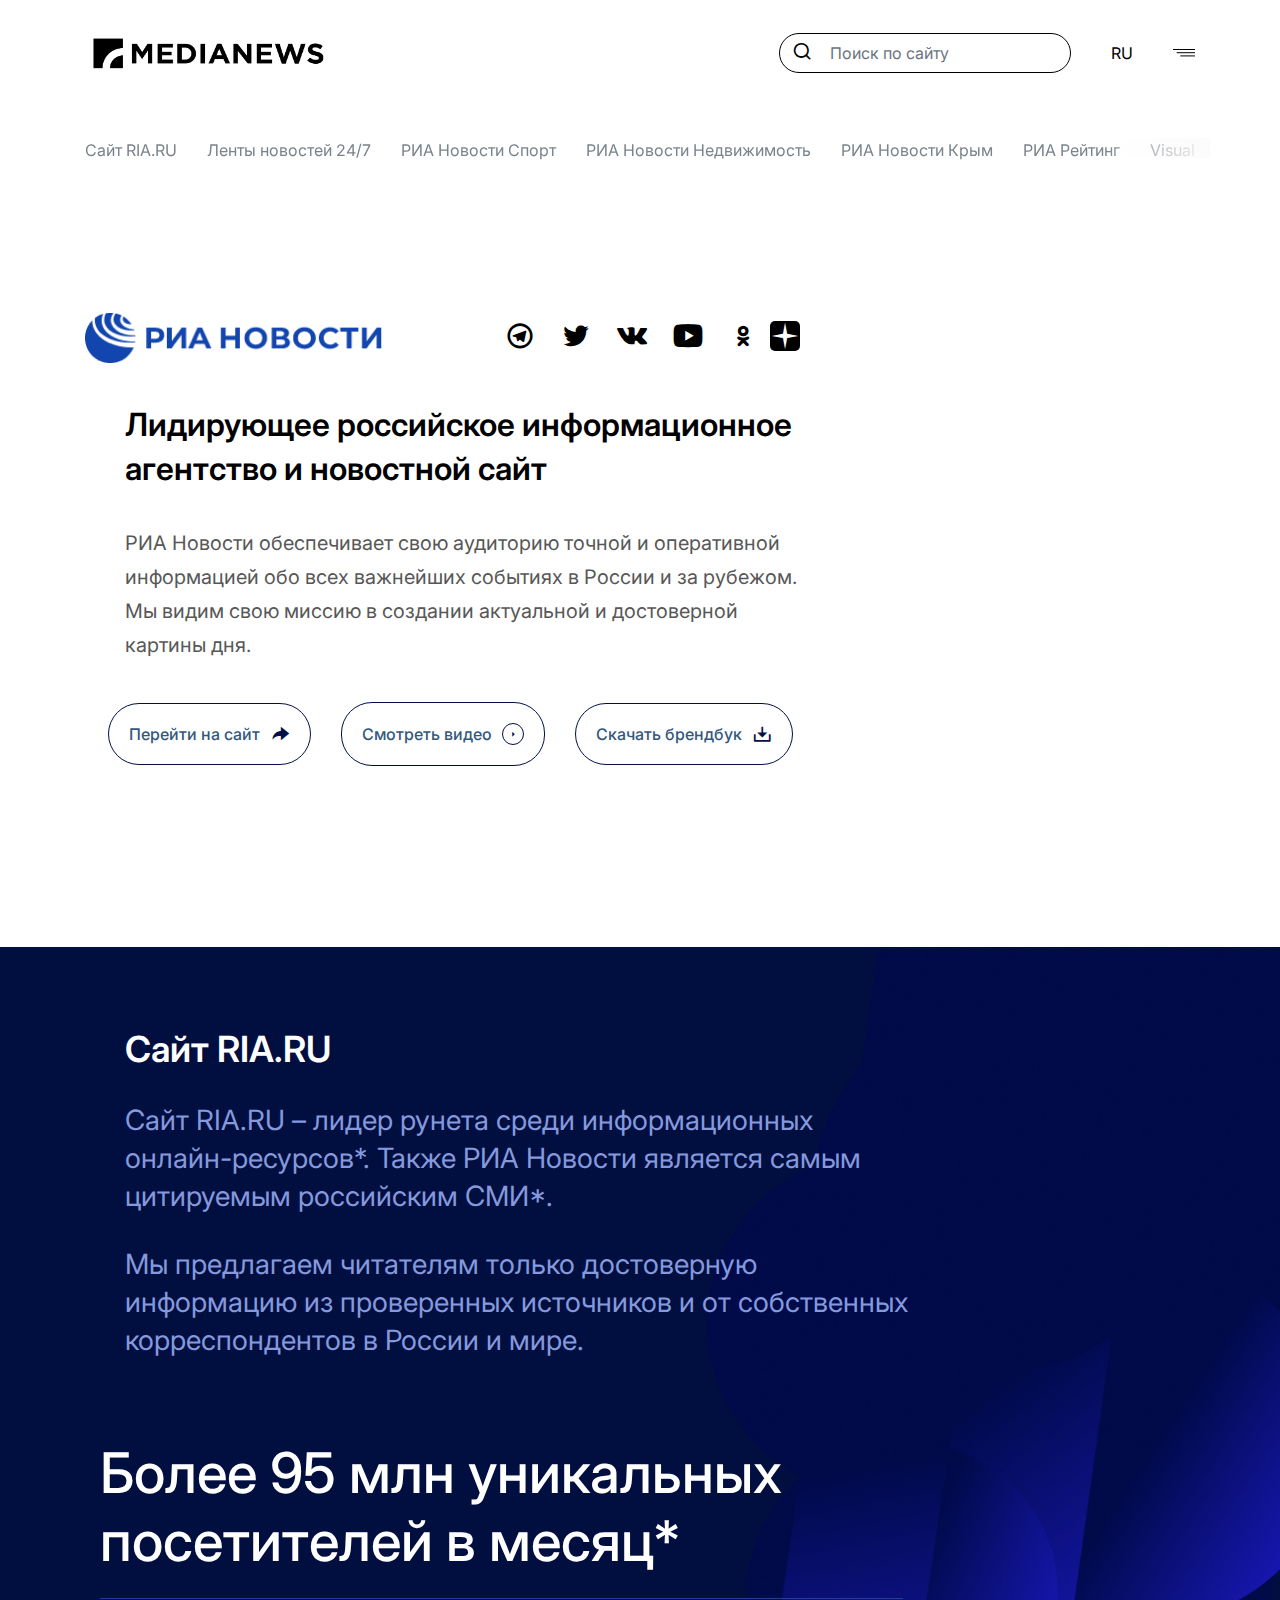
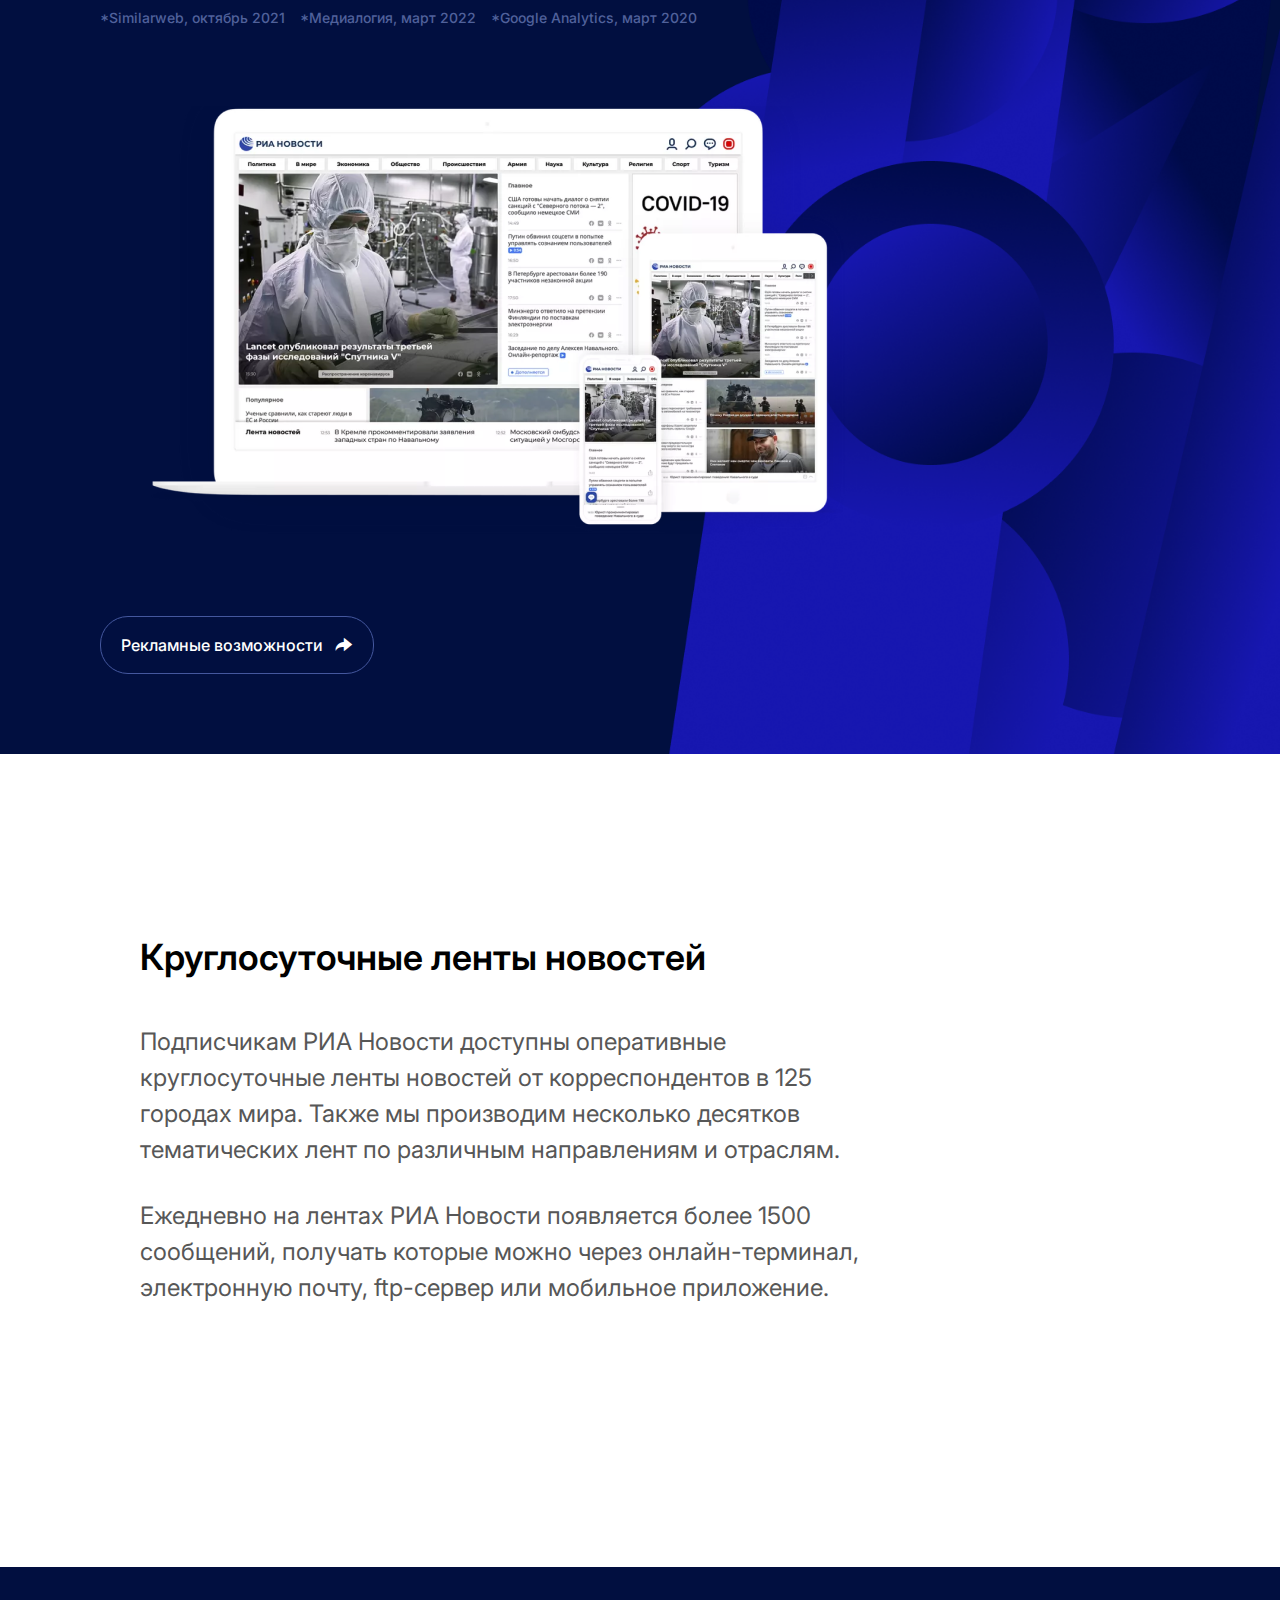
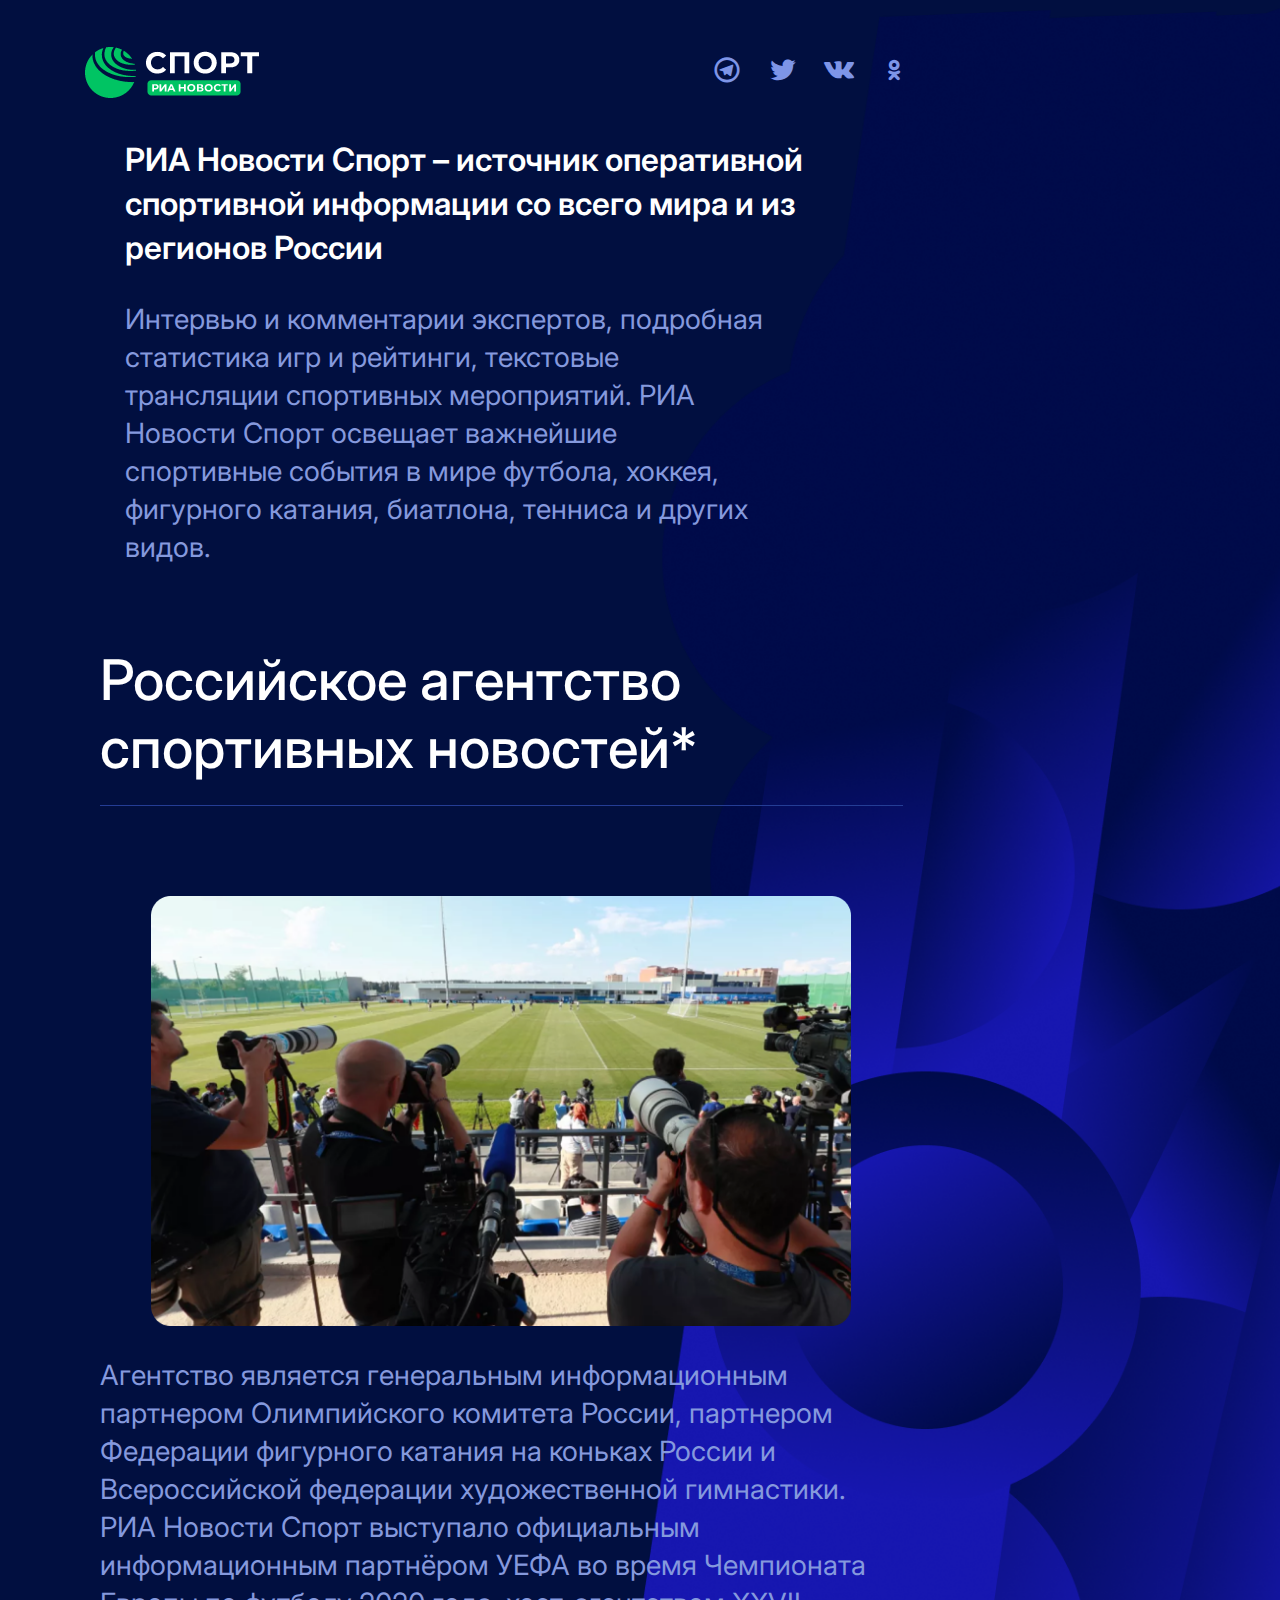
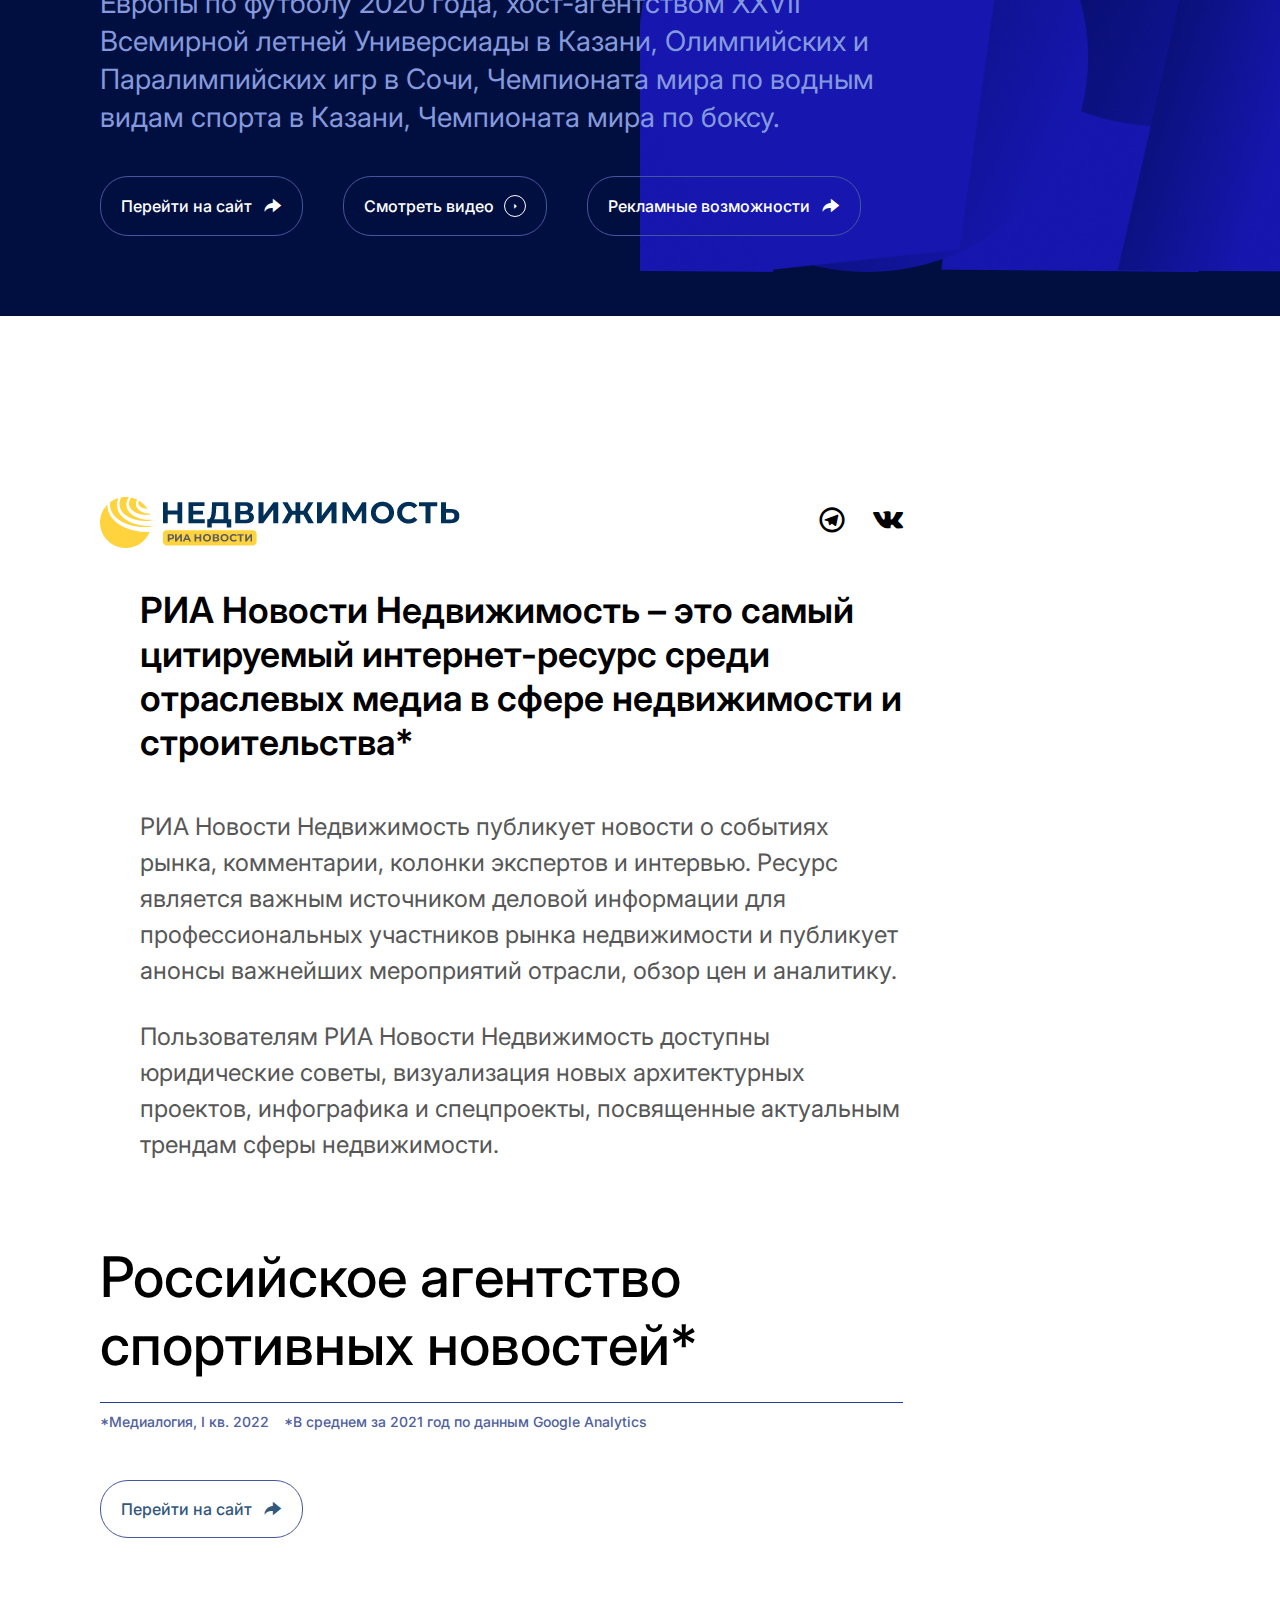
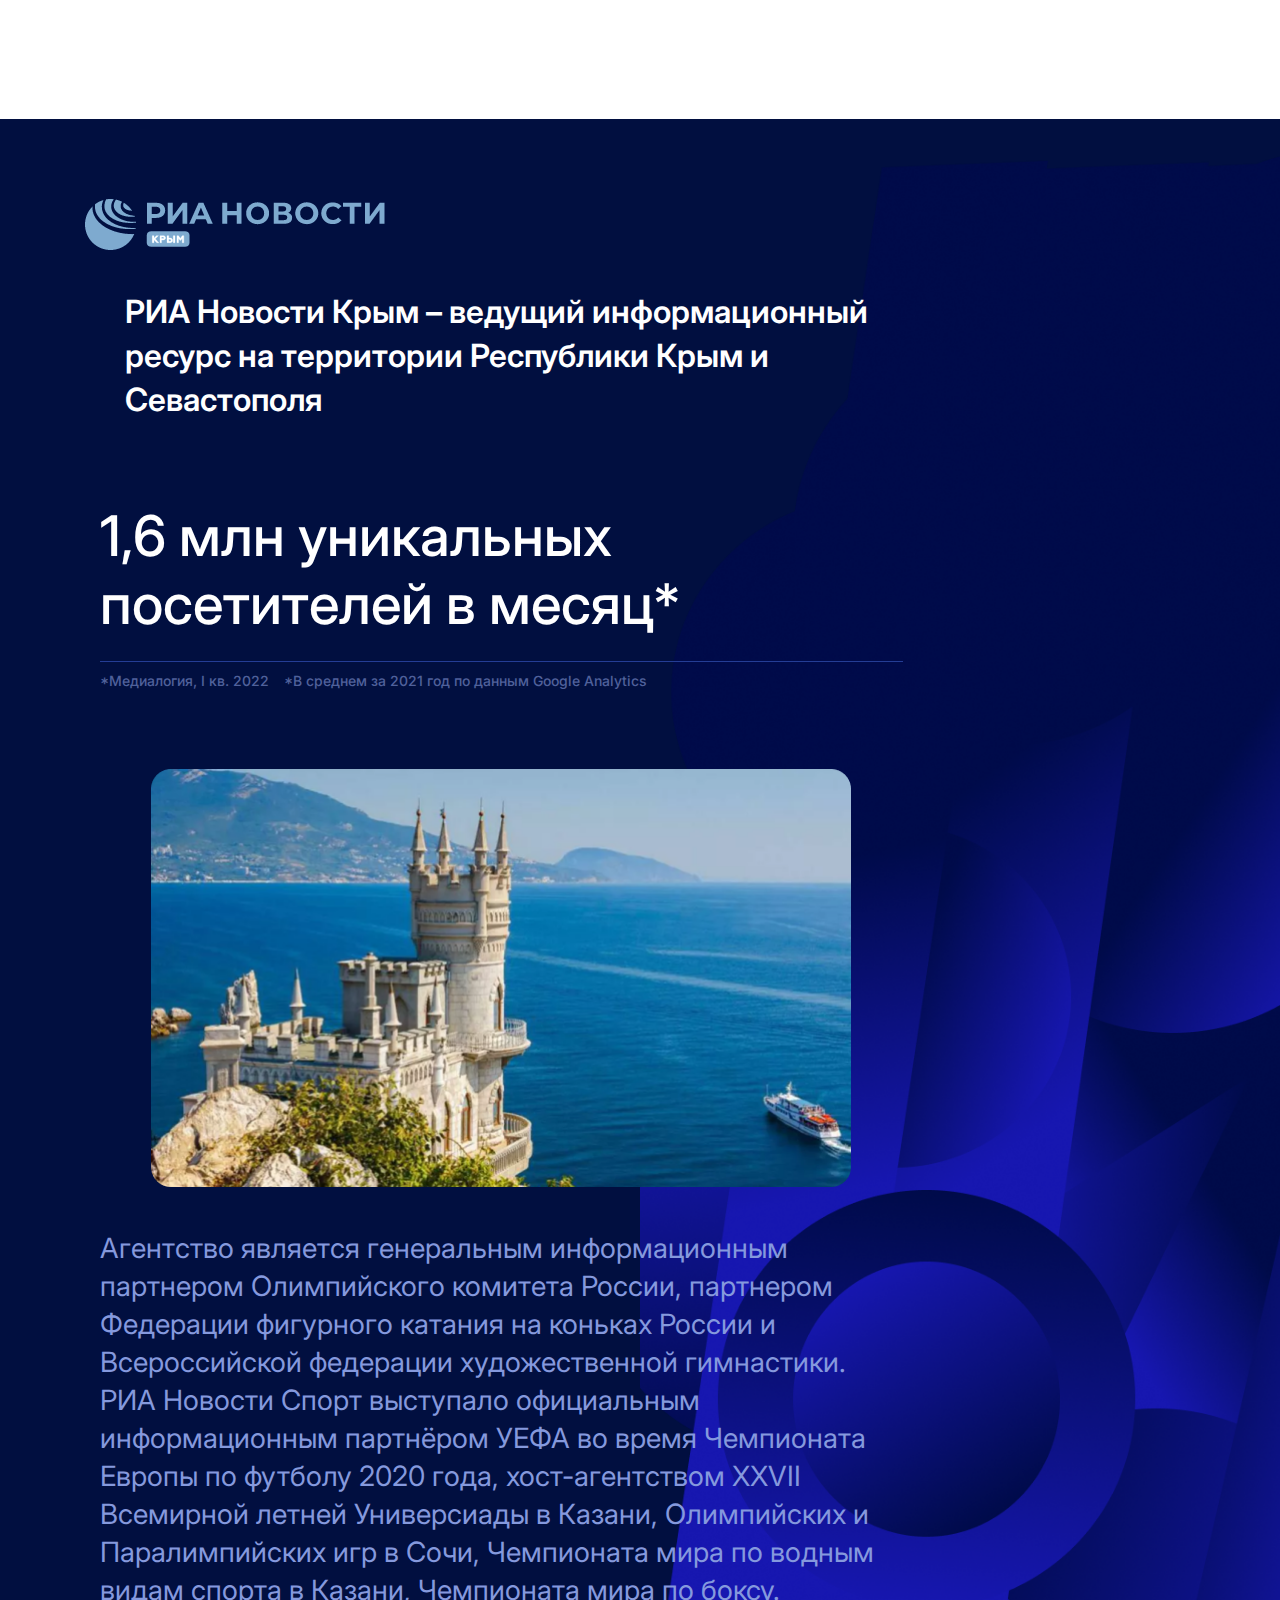
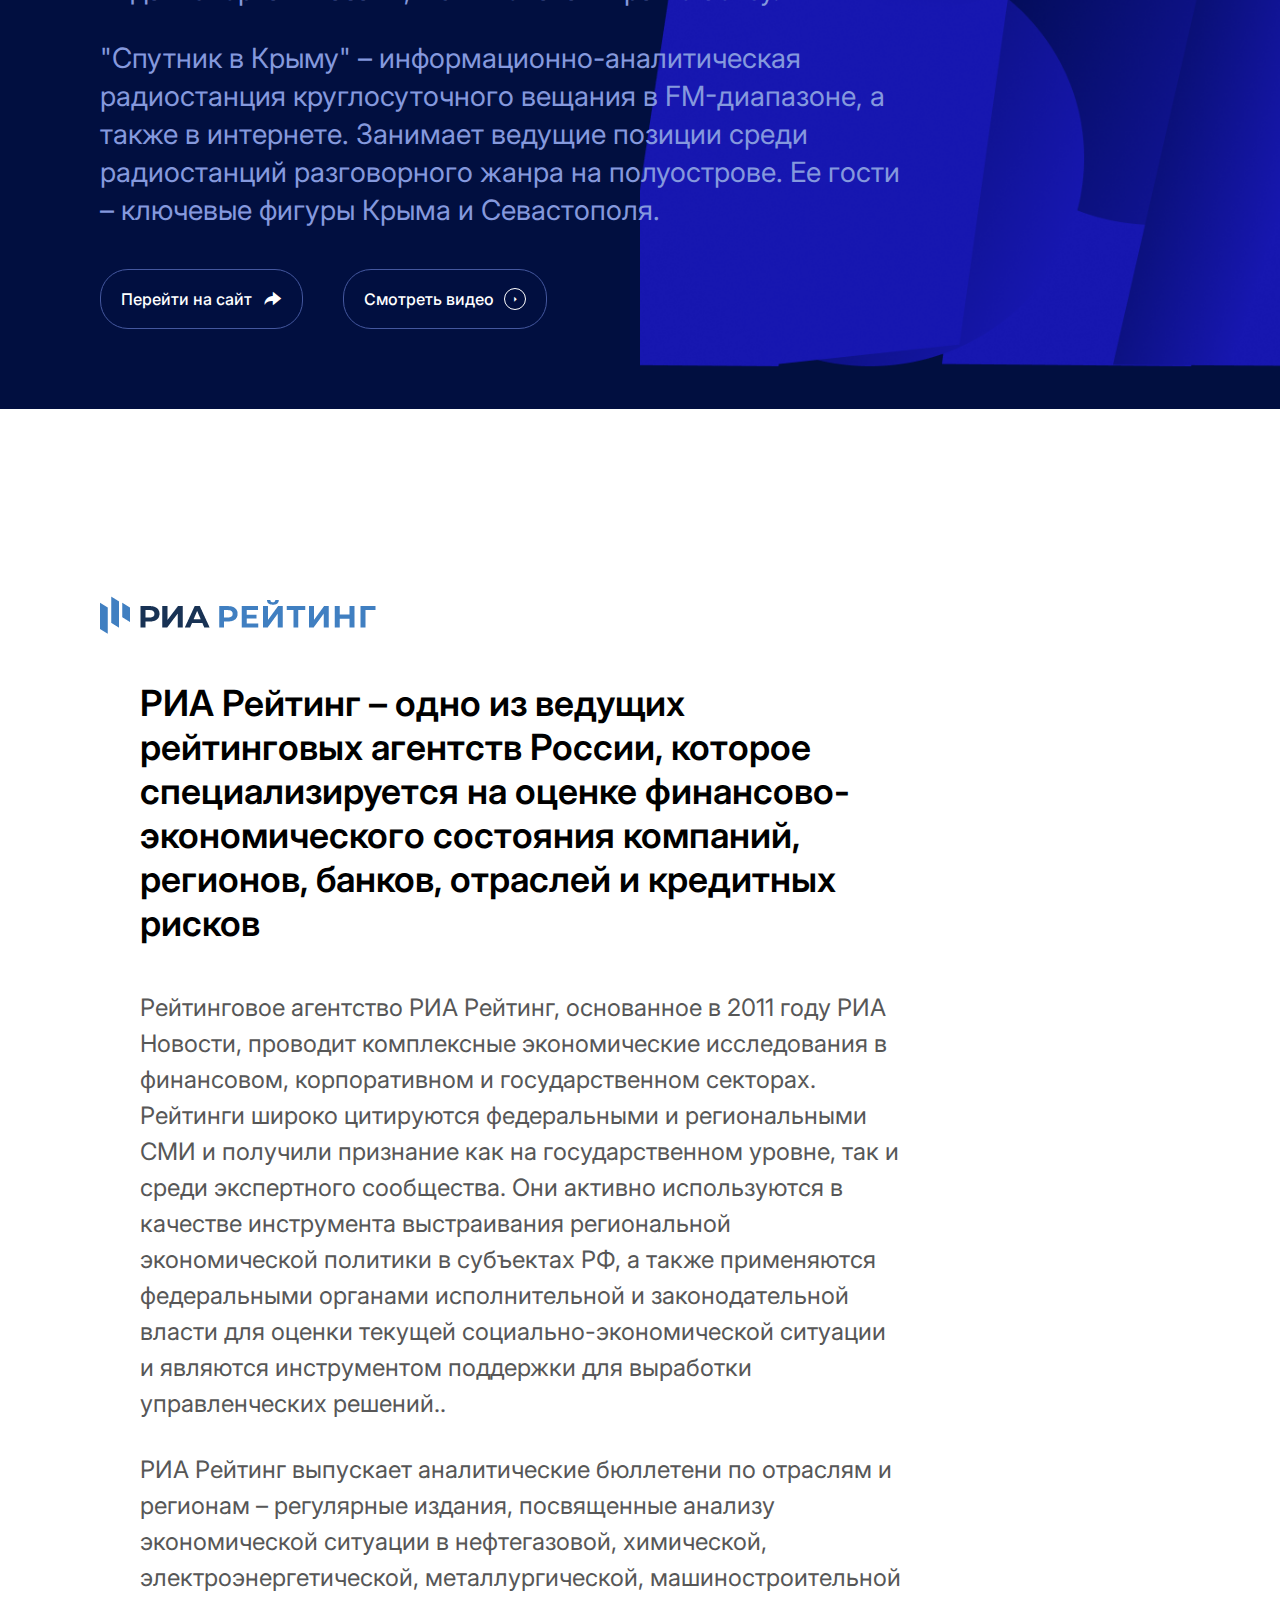
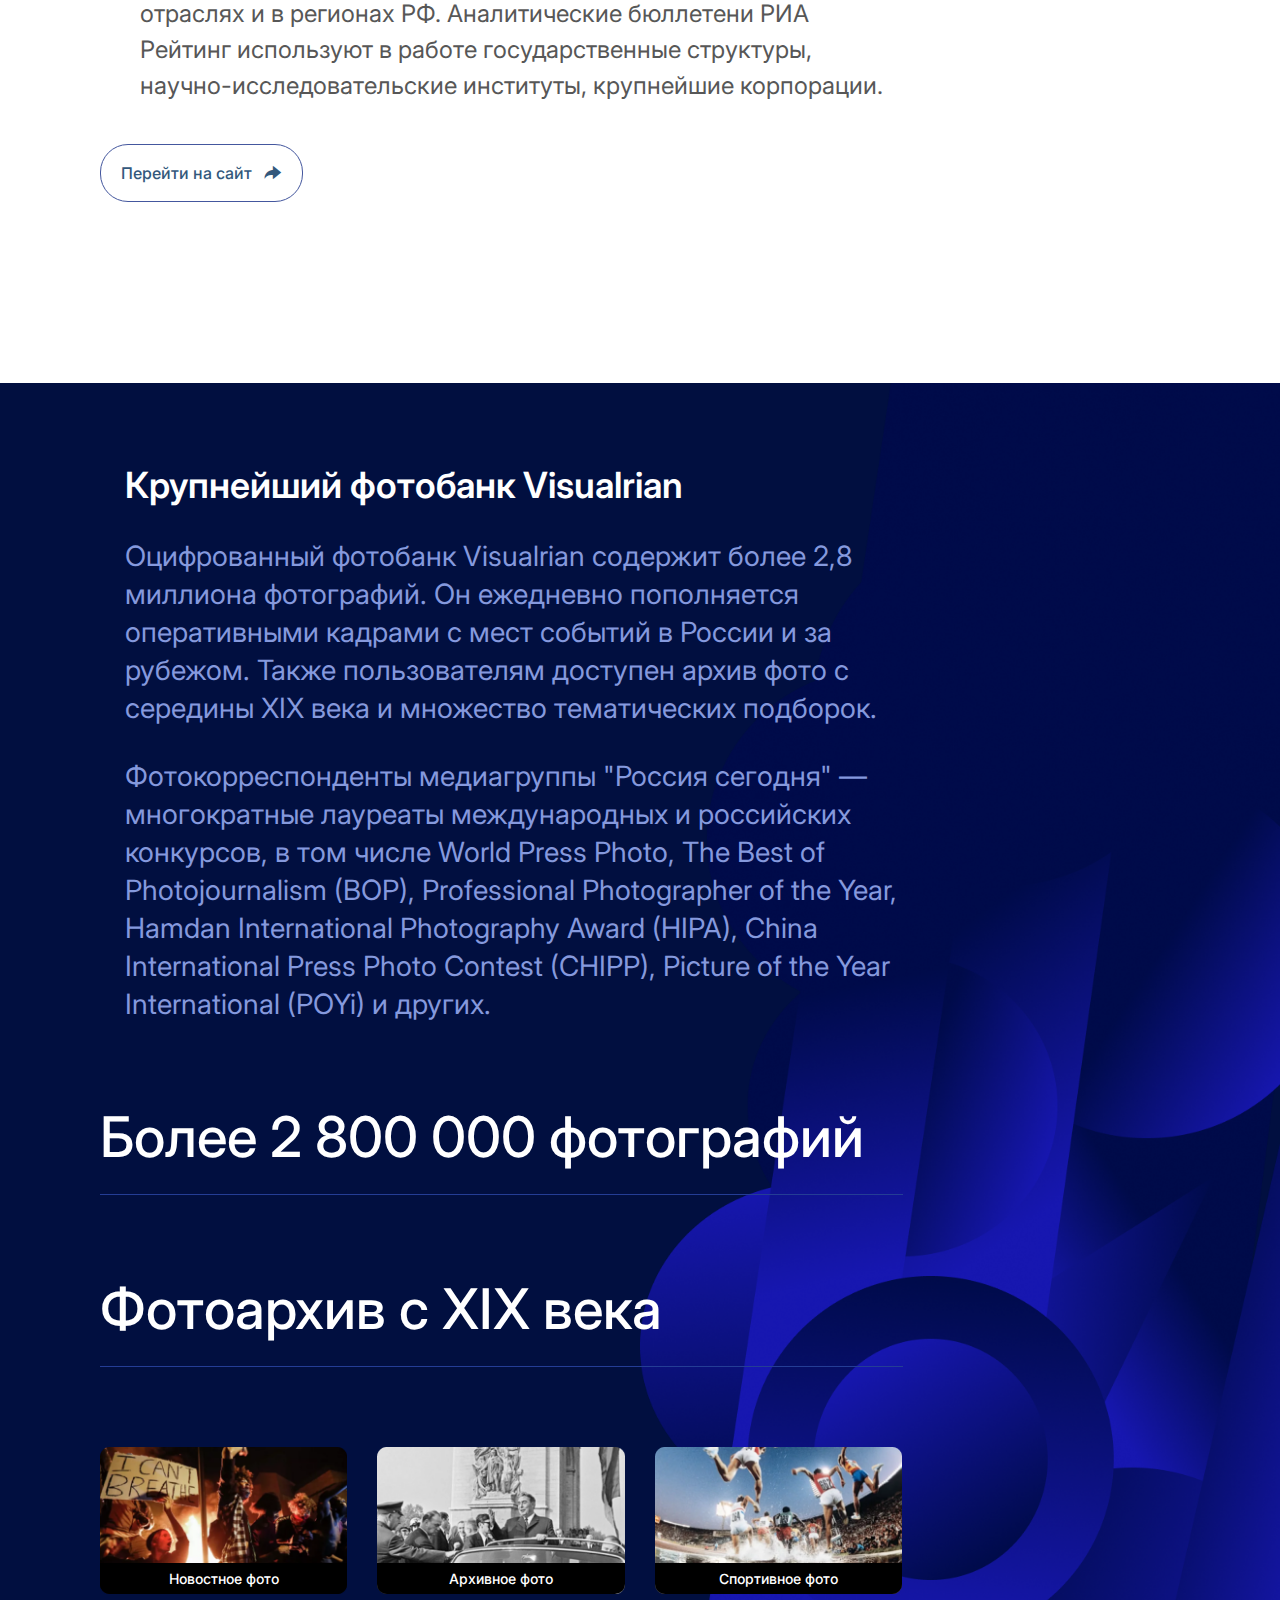
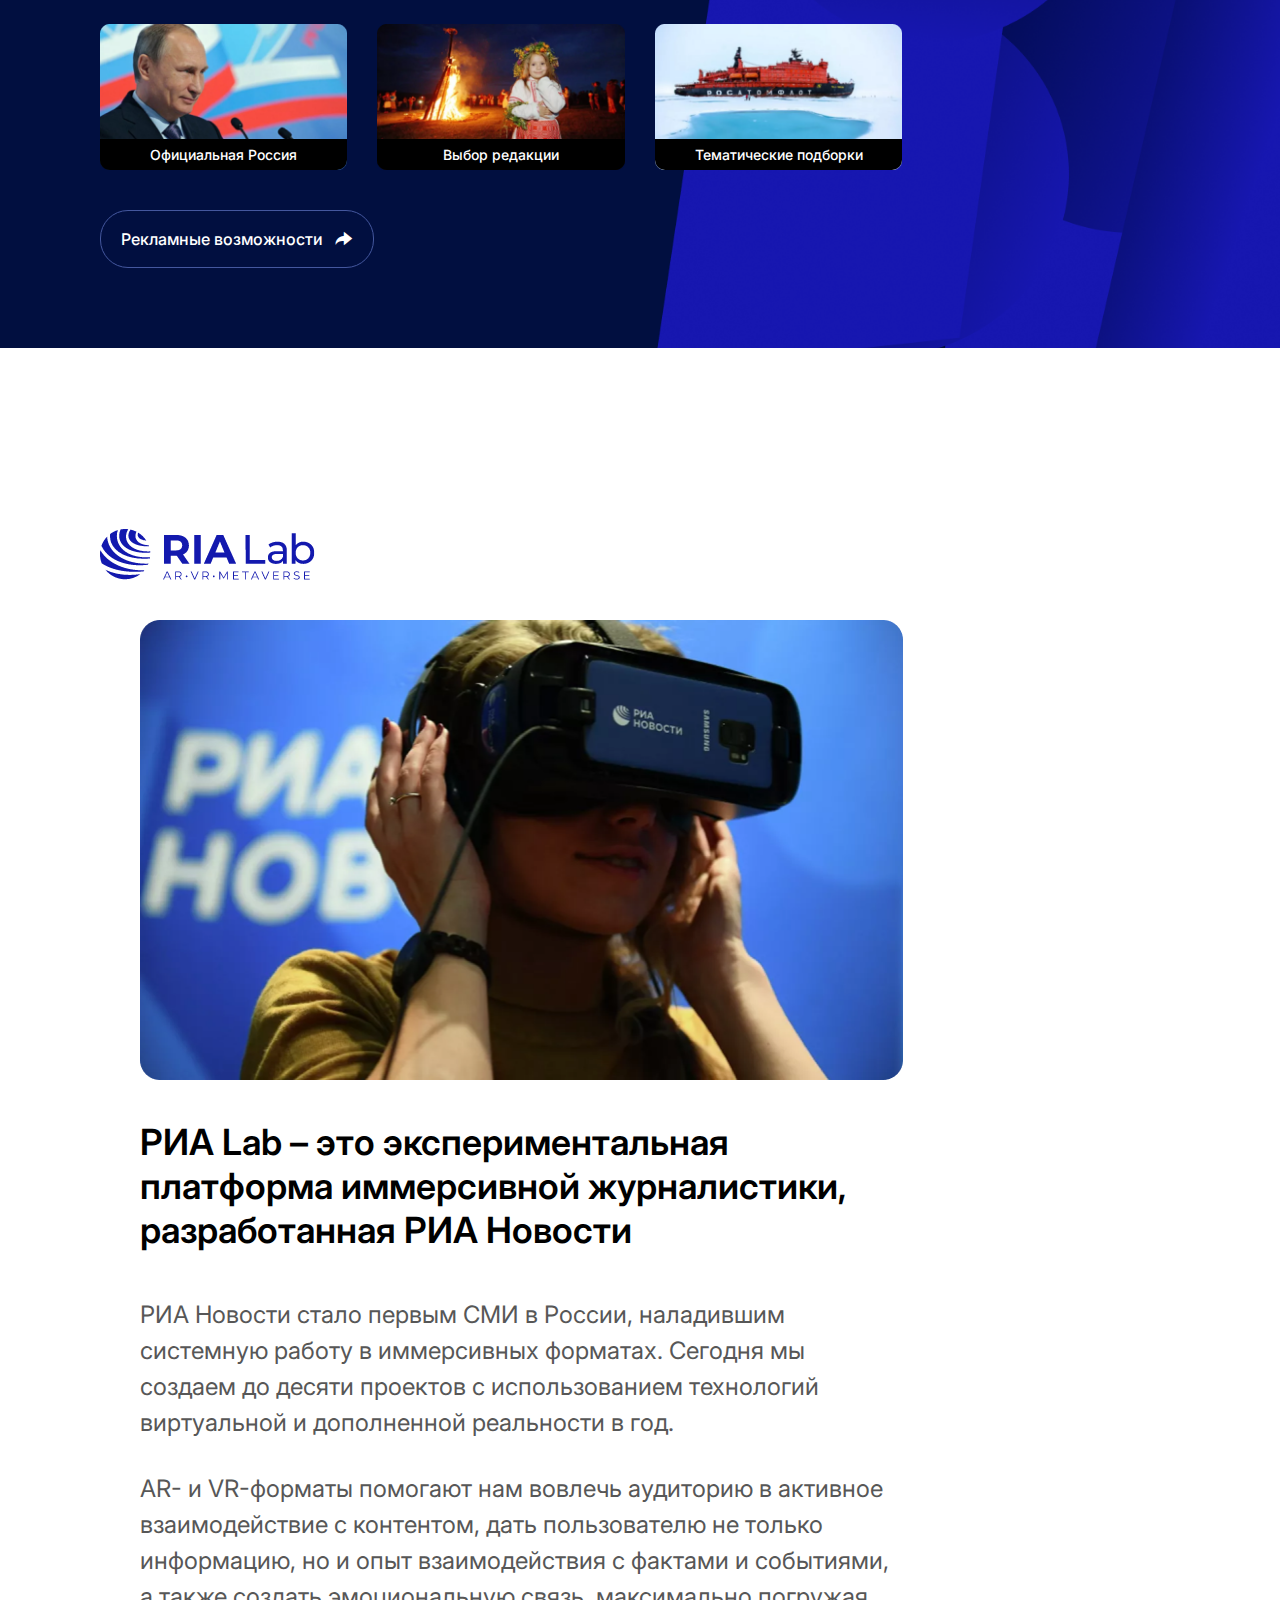
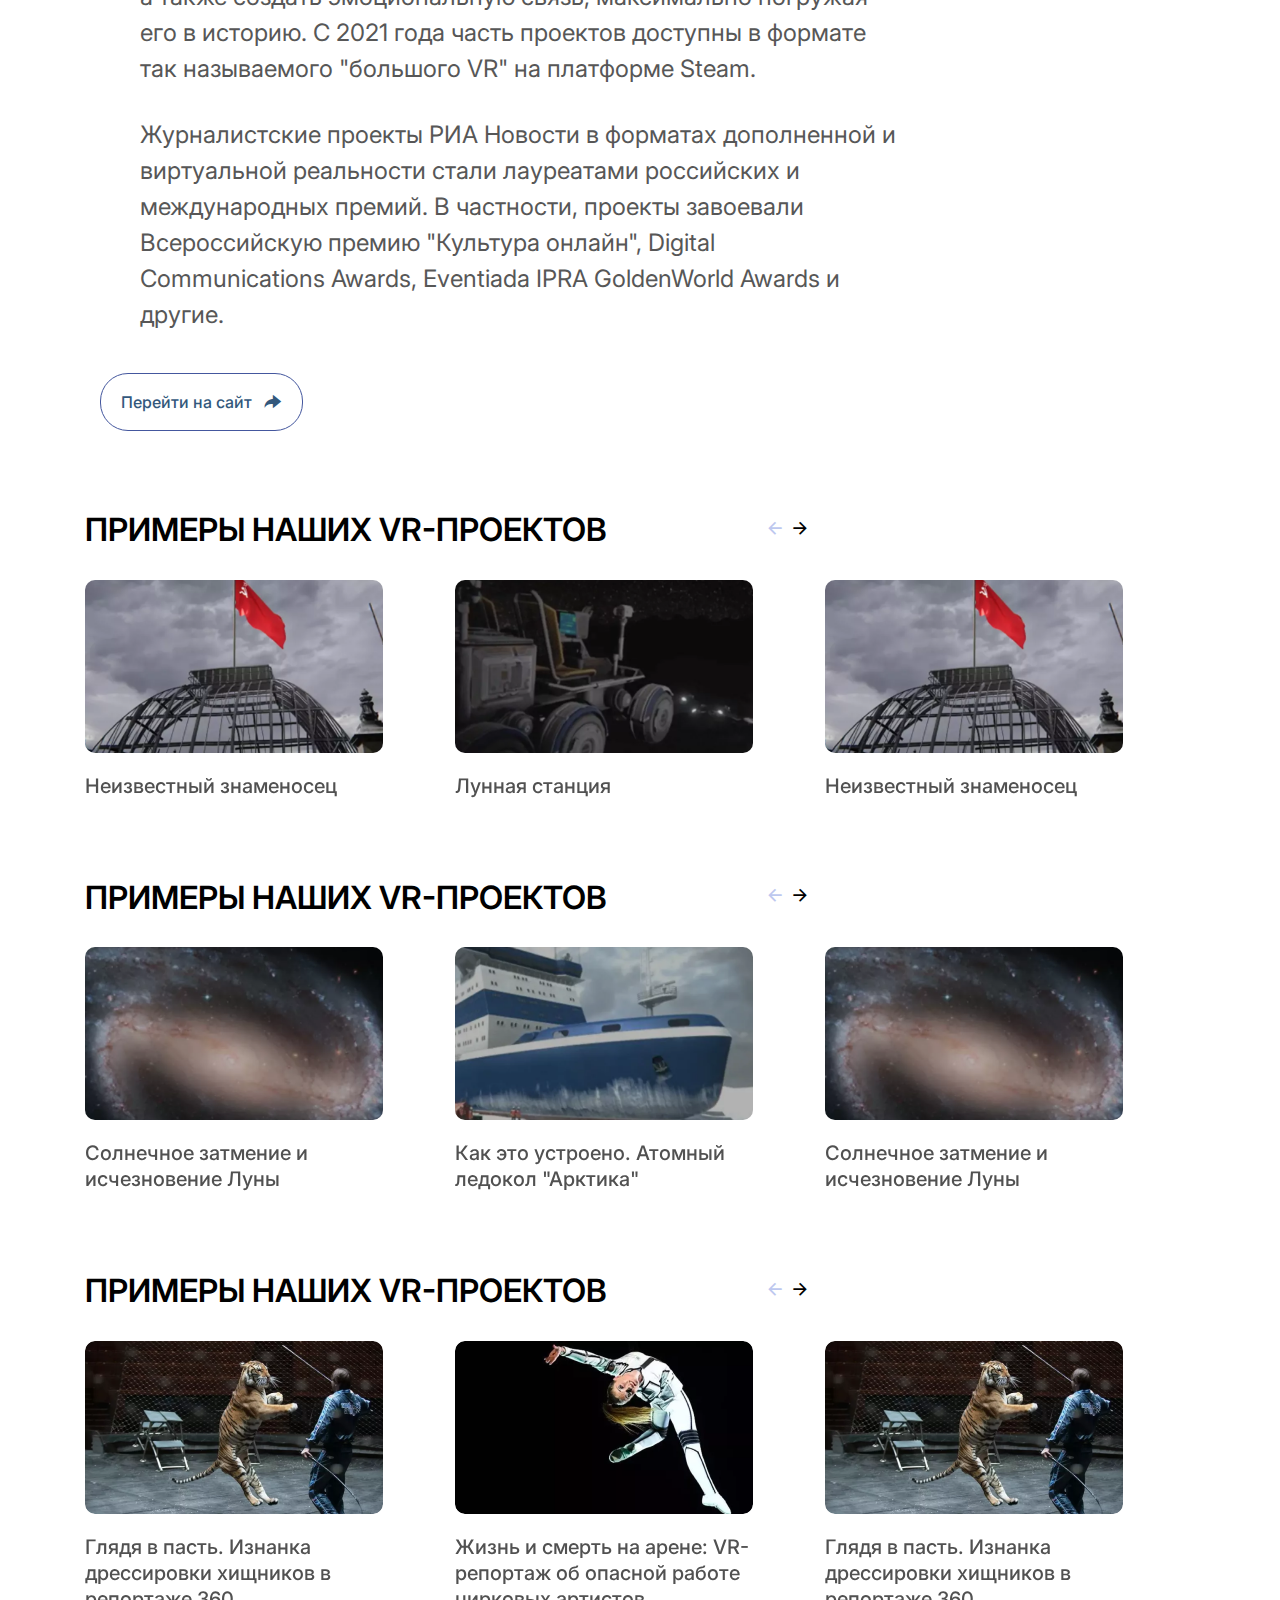
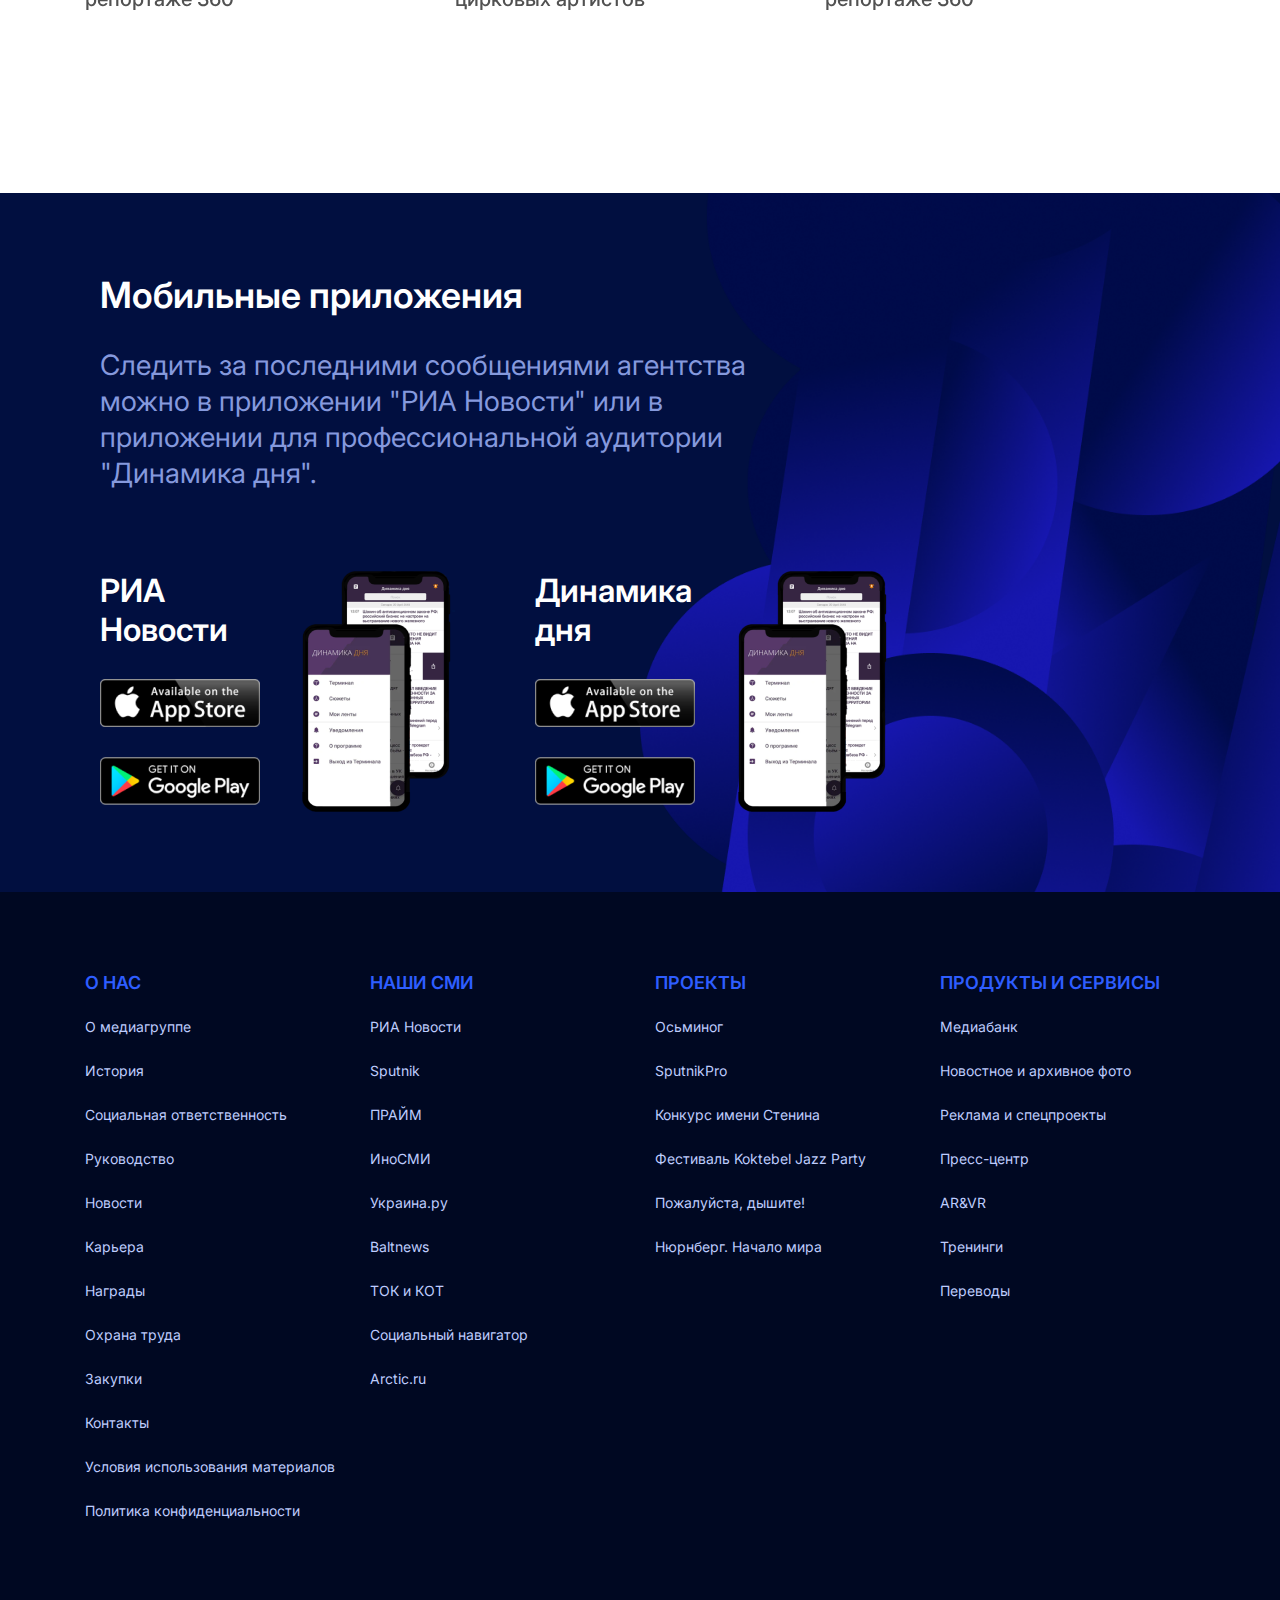
==== commit a2a1d5d4: "asdasda" ====
--- a/carts.html
+++ b/carts.html
@@ -288,8 +288,9 @@
             </div>
         </section>
 
-        <section class="about__cart  section2" id="page_section-1">
-            
+        <section class="about__cart  section2" >
+                <div id="page_section-1" class="anhcor">
+                </div>
                 <div class="about__cart_inner">
                     <div class="container-md">
                         <div class="header__about__cart_section row">
@@ -336,7 +337,9 @@
         </section>
 
 
-        <section class="cart__white_bg  section2" id="page_section-2">
+        <section class="cart__white_bg  section2">
+            <div id="page_section-2" class="anhcor">
+            </div>
             <div class="container-md">
                 <div class="cart__white_inner cart__white_inner_without_margin col-xl-9 col-12">
                     <h1 class="cart__white_title">Круглосуточные ленты новостей</h1>
@@ -346,8 +349,9 @@
             </div>
         </section>
 
-        <section class="about__cart  section2" id="page_section-3">
-            
+        <section class="about__cart  section2" >
+            <div id="page_section-3" class="anhcor">
+            </div>
             <div class="about__cart_inner">
                 <div class="container-md">
 
@@ -438,7 +442,9 @@
        
         </section>
 
-        <section class="cart__white_bg  section2" id="page_section-4">
+        <section class="cart__white_bg  section2" >
+            <div id="page_section-4" class="anhcor">
+            </div>
             <div class="container-md">
 
                 <div class="col-xl-9 col-12  about__cart_img_social ">
@@ -484,7 +490,9 @@
             </div>
         </section>
 
-        <section class="about__cart section2" id="page_section-5">
+        <section class="about__cart section2">
+            <div id="page_section-5" class="anhcor">
+            </div>
             
             <div class="about__cart_inner">
                 <div class="container-md">
@@ -546,7 +554,9 @@
        
         </section>
 
-        <section class="cart__white_bg  section2" id="page_section-6">
+        <section class="cart__white_bg  section2" >
+            <div id="page_section-6" class="anhcor">
+            </div>
             <div class="container-md">
 
                 <div class="col-xl-9 col-12  about__cart_img_social ">
@@ -570,8 +580,9 @@
             </div>
         </section>
 
-        <section class="about__cart  section2" id="page_section-7">
-            
+        <section class="about__cart  section2">
+            <div id="page_section-7" class="anhcor">
+            </div>
             <div class="about__cart_inner">
                 <div class="container-md">
                     <div class="header__about__cart_section row">
@@ -650,7 +661,9 @@
        
         </section>
 
-        <section class="cart__white_bg  section2" id="page_section-8">
+        <section class="cart__white_bg  section2" >
+            <div id="page_section-8" class="anhcor">
+            </div>
             <div class="container-md">
 
                 <div class="col-xl-9 col-12 about__cart_img_social ">
@@ -845,7 +858,9 @@
         
 
 
-        <section class="cart__page_mobile_app section2" id="page_section-9" >
+        <section class="cart__page_mobile_app section2" >
+            <div id="page_section-9" class="anhcor">
+            </div>
             <div class="container-md">
                 <div class="cart__page_mobile_app_inner">
                     <div class="col-xl-8 col-12">
--- a/css/style.css
+++ b/css/style.css
@@ -1320,6 +1320,7 @@
 
 .section2{
     position: relative;
+    margin-top: 101px;
 }
 
 .right__navigation_ul a{
@@ -1331,6 +1332,12 @@
     display: flex;
     flex-direction: column;
     gap: 10px;
+
+}
+
+.anhcor{
+    position: absolute;
+    top: -73px;
 
 }
 
@@ -1638,7 +1645,6 @@
     padding: 80px 0;
     background-color: #010F40;
     position: relative;
-    margin-top: 10px;
 }
 
 .cart__page_mobile_app .container-md{
@@ -2145,6 +2151,7 @@
     line-height: 48px;
     color: #000000;
     margin-bottom: 2px;
+    opacity: 0.4;
 }
 
 .history__right_navigation_p{
@@ -2152,6 +2159,15 @@
     font-size: 14px;
     line-height: 17px;
     color: #000000;
+    opacity: 0.3;
+    transition: all 0.3s linear;
+}
+
+.history__right_navigation_a.active .history__right_navigation_h1{
+    opacity: 1;
+    font-size: 72px;
+    line-height: 80px;
+    transition: all 0.3s linear; 
 }
 
 /* .history__right_navigation{
--- a/css/media.css
+++ b/css/media.css
@@ -83,6 +83,15 @@
 
     .about__history_block_h1{
         font-size: 32px;
+    }
+
+    .section2{
+        margin-top: 0;
+    }
+
+    .anhcor {
+        position: absolute;
+        top: -155px;
     }
 }
 
